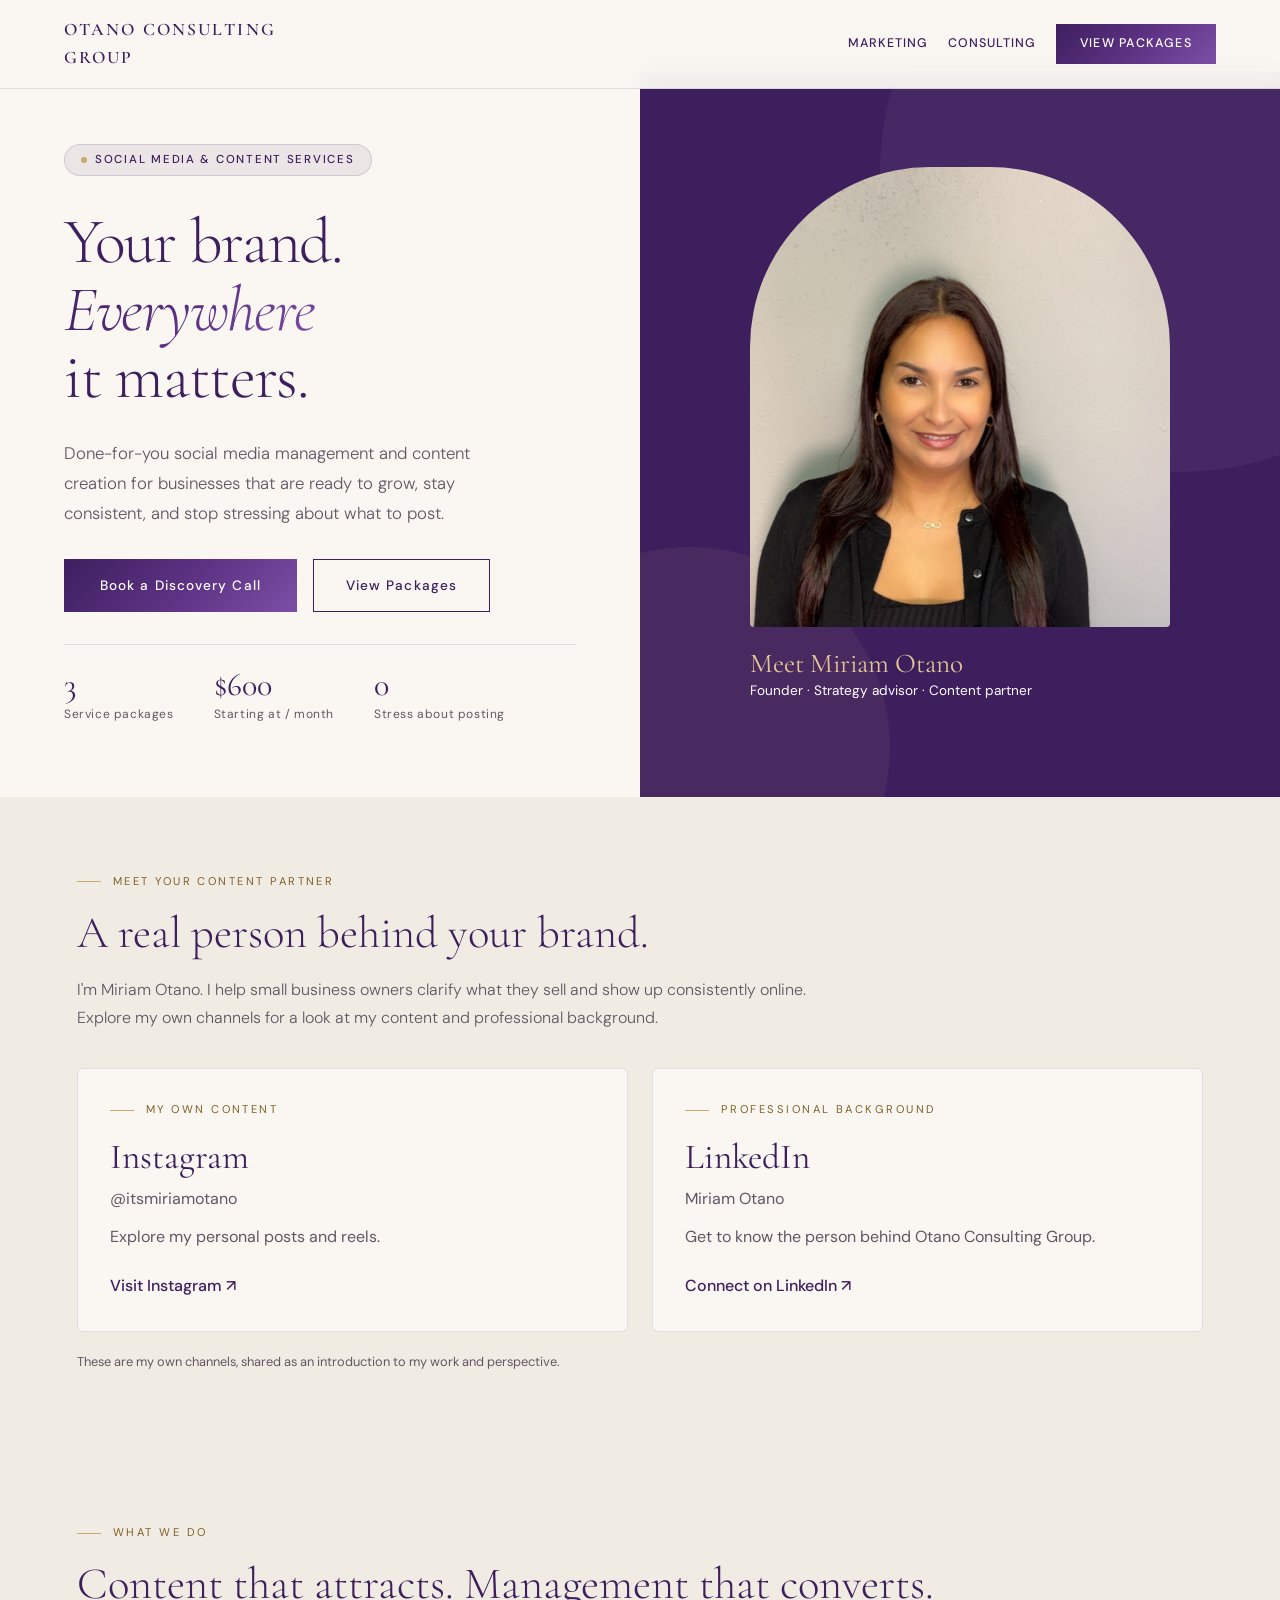
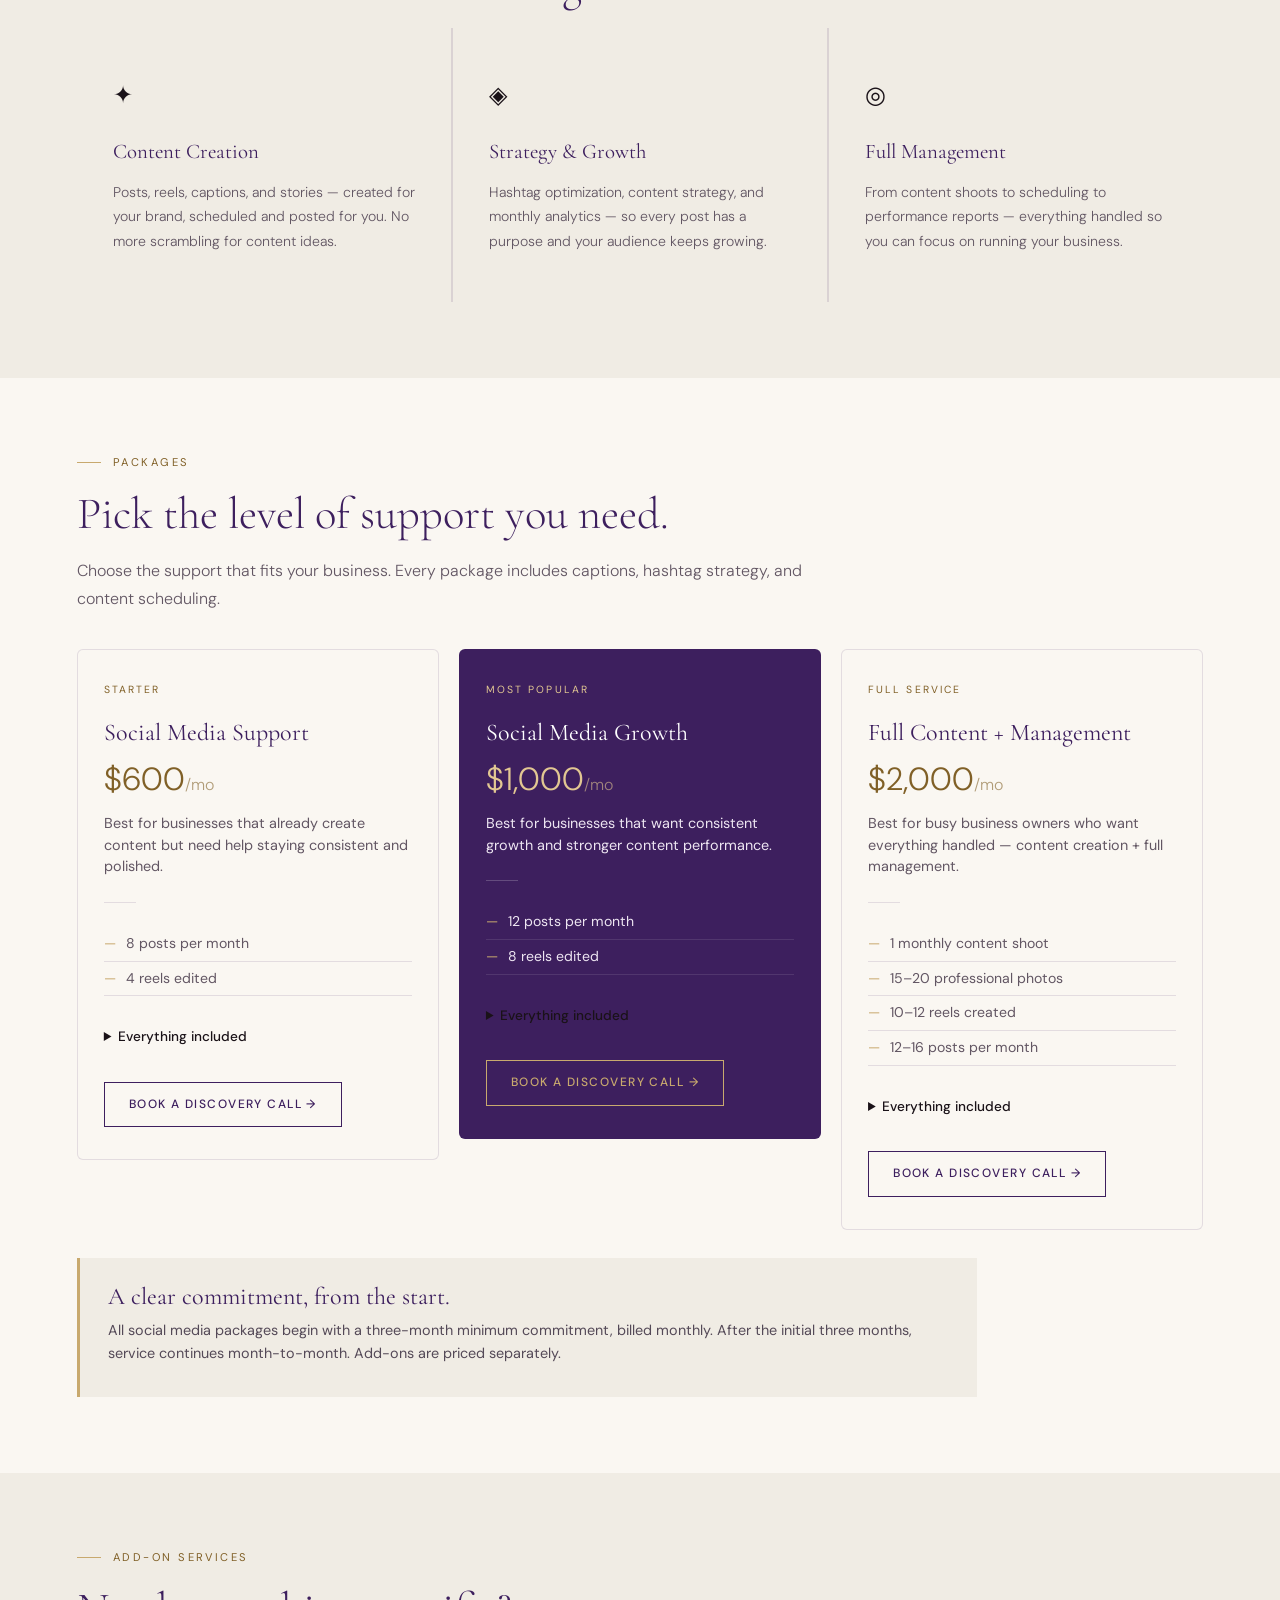
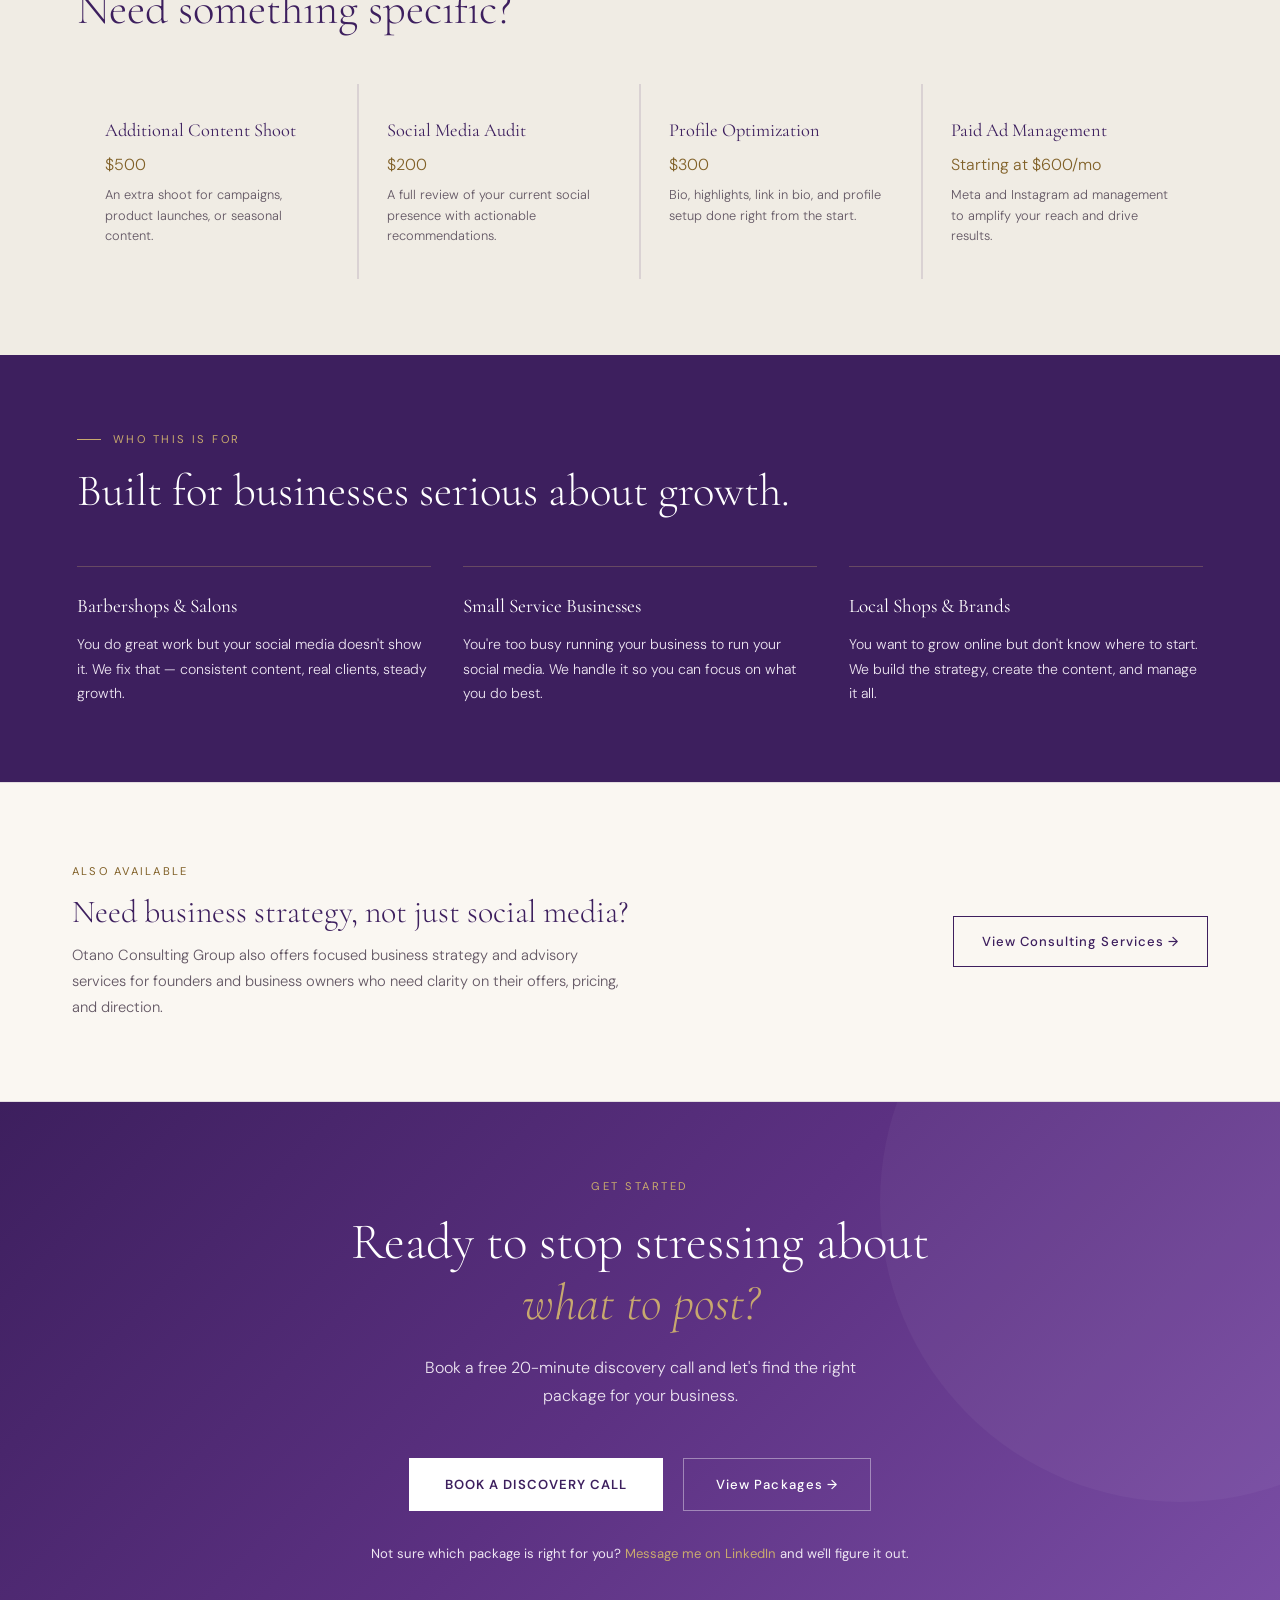
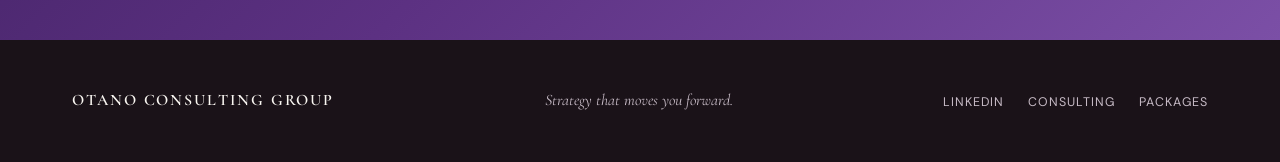
==== index.html @ 42128b5c "Tighten portrait framing to hide wall patch" ====
<!DOCTYPE html>
<html lang="en">
<head>
<meta charset="UTF-8"/>
<meta name="viewport" content="width=device-width, initial-scale=1.0"/>
<title>Otano Consulting Group — Social Media & Content Services</title>
<link href="https://fonts.googleapis.com/css2?family=Cormorant+Garamond:ital,wght@0,300;0,400;0,600;1,300;1,400&family=DM+Sans:wght@300;400;500;600&display=swap" rel="stylesheet"/>
<style>
  :root {
    --ink: #1a1218;
    --purple: #3d1f5e;
    --purple-mid: #5c3182;
    --purple-light: #7b4fa6;
    --gold: #c8a96e;
    --gold-light: #d4b87a;
    --cream: #faf7f2;
    --warm-gray: #f0ece4;
    --text-muted: #7a6e78;
    --border: rgba(61,31,94,0.12);
    --gradient: linear-gradient(135deg, #3d1f5e 0%, #5c3182 50%, #7b4fa6 100%);
  }

  *, *::before, *::after { box-sizing: border-box; margin: 0; padding: 0; }
  html { scroll-behavior: smooth; }
  body {
    font-family: 'DM Sans', sans-serif;
    background: var(--cream);
    color: var(--ink);
    font-size: 16px;
    line-height: 1.6;
    overflow-x: hidden;
  }

  /* ── NAV ── */
  nav {
    position: fixed; top: 0; left: 0; right: 0; z-index: 100;
    padding: 18px 48px;
    display: flex; align-items: center; justify-content: space-between;
    background: rgba(250,247,242,0.95);
    backdrop-filter: blur(12px);
    border-bottom: 1px solid var(--border);
  }
  .nav-logo {
    font-family: 'Cormorant Garamond', serif;
    font-size: 1.1rem;
    font-weight: 600;
    letter-spacing: 0.12em;
    text-transform: uppercase;
    color: var(--purple);
    text-decoration: none;
  }
  .nav-links { display: flex; gap: 16px; align-items: center; }
  .nav-link {
    font-size: 0.78rem;
    font-weight: 500;
    letter-spacing: 0.1em;
    text-transform: uppercase;
    color: var(--purple);
    text-decoration: none;
    opacity: 0.6;
    transition: opacity 0.2s;
  }
  .nav-link:hover { opacity: 1; }
  .nav-link.active { opacity: 1; border-bottom: 1px solid var(--gold); padding-bottom: 2px; }
  .nav-cta {
    font-size: 0.78rem;
    font-weight: 500;
    letter-spacing: 0.1em;
    text-transform: uppercase;
    color: white;
    text-decoration: none;
    background: var(--gradient);
    padding: 10px 24px;
    transition: all 0.25s;
  }
  .nav-cta:hover { opacity: 0.9; }

  /* ── HERO ── */
  .hero {
    min-height: 100vh;
    display: grid;
    grid-template-columns: 1fr 1fr;
    padding-top: 72px;
    overflow: hidden;
  }
  .hero-left {
    display: flex;
    flex-direction: column;
    justify-content: center;
    padding: 80px 56px 80px 72px;
    position: relative;
  }
  .hero-badge {
    display: inline-flex;
    align-items: center;
    gap: 8px;
    background: rgba(61,31,94,0.08);
    border: 1px solid rgba(61,31,94,0.15);
    padding: 6px 16px;
    border-radius: 100px;
    font-size: 0.72rem;
    font-weight: 500;
    letter-spacing: 0.15em;
    text-transform: uppercase;
    color: var(--purple);
    margin-bottom: 32px;
    width: fit-content;
  }
  .hero-badge::before {
    content: '';
    width: 6px; height: 6px;
    border-radius: 50%;
    background: var(--gold);
    animation: pulse 2s infinite;
  }
  @keyframes pulse {
    0%, 100% { opacity: 1; transform: scale(1); }
    50% { opacity: 0.5; transform: scale(0.8); }
  }
  .hero h1 {
    font-family: 'Cormorant Garamond', serif;
    font-size: clamp(3rem, 5vw, 5rem);
    font-weight: 300;
    line-height: 1.05;
    color: var(--purple);
    margin-bottom: 28px;
    letter-spacing: -0.02em;
  }
  .hero h1 em {
    font-style: italic;
    background: var(--gradient);
    -webkit-background-clip: text;
    -webkit-text-fill-color: transparent;
    background-clip: text;
  }
  .hero-sub {
    font-size: 1.05rem;
    font-weight: 300;
    color: var(--text-muted);
    line-height: 1.8;
    max-width: 420px;
    margin-bottom: 48px;
  }
  .hero-actions { display: flex; gap: 16px; flex-wrap: wrap; align-items: center; }
  .btn-gradient {
    display: inline-block;
    background: var(--gradient);
    color: white;
    padding: 16px 36px;
    font-size: 0.85rem;
    font-weight: 500;
    letter-spacing: 0.08em;
    text-decoration: none;
    transition: all 0.3s;
    position: relative;
    overflow: hidden;
  }
  .btn-gradient::after {
    content: '';
    position: absolute;
    inset: 0;
    background: rgba(255,255,255,0.1);
    opacity: 0;
    transition: opacity 0.2s;
  }
  .btn-gradient:hover::after { opacity: 1; }
  .btn-outline {
    display: inline-block;
    color: var(--purple);
    font-size: 0.85rem;
    font-weight: 500;
    letter-spacing: 0.08em;
    text-decoration: none;
    border: 1px solid var(--purple);
    padding: 15px 32px;
    transition: all 0.25s;
  }
  .btn-outline:hover { background: var(--purple); color: white; }
  .hero-stats {
    display: flex;
    gap: 40px;
    margin-top: 56px;
    padding-top: 40px;
    border-top: 1px solid var(--border);
  }
  .stat-number {
    font-family: 'Cormorant Garamond', serif;
    font-size: 2rem;
    font-weight: 400;
    color: var(--purple);
    line-height: 1;
    margin-bottom: 4px;
  }
  .stat-label {
    font-size: 0.75rem;
    font-weight: 400;
    color: var(--text-muted);
    letter-spacing: 0.05em;
  }

  .hero-right {
    background: var(--gradient);
    display: flex;
    align-items: center;
    justify-content: center;
    padding: 80px 56px;
    position: relative;
    overflow: hidden;
  }
  .hero-right::before {
    content: '';
    position: absolute;
    top: -200px; right: -200px;
    width: 600px; height: 600px;
    border-radius: 50%;
    background: rgba(255,255,255,0.04);
    pointer-events: none;
  }
  .hero-right::after {
    content: '';
    position: absolute;
    bottom: -150px; left: -150px;
    width: 400px; height: 400px;
    border-radius: 50%;
    background: rgba(200,169,110,0.08);
    pointer-events: none;
  }
  .hero-cards {
    display: flex;
    flex-direction: column;
    gap: 16px;
    width: 100%;
    max-width: 340px;
    position: relative;
    z-index: 2;
  }
  .hero-card {
    background: rgba(255,255,255,0.08);
    border: 1px solid rgba(255,255,255,0.15);
    backdrop-filter: blur(10px);
    padding: 24px 28px;
    transition: all 0.3s;
  }
  .hero-card:hover { background: rgba(255,255,255,0.12); transform: translateX(4px); }
  .hero-card-label {
    font-size: 0.65rem;
    letter-spacing: 0.2em;
    text-transform: uppercase;
    color: var(--gold);
    margin-bottom: 8px;
  }
  .hero-card-title {
    font-family: 'Cormorant Garamond', serif;
    font-size: 1.2rem;
    font-weight: 400;
    color: white;
    margin-bottom: 4px;
  }
  .hero-card-price {
    font-size: 0.88rem;
    color: rgba(255,255,255,0.6);
    font-weight: 300;
  }
  .hero-card-price span { color: var(--gold); font-weight: 500; }

  /* ── SECTION BASE ── */
  section { padding: 100px 72px; }
  .section-label {
    font-size: 0.7rem;
    letter-spacing: 0.22em;
    text-transform: uppercase;
    color: var(--gold);
    margin-bottom: 16px;
    display: flex;
    align-items: center;
    gap: 12px;
  }
  .section-label::before { content: ''; display: block; width: 24px; height: 1px; background: var(--gold); }
  .section-title {
    font-family: 'Cormorant Garamond', serif;
    font-size: clamp(2rem, 3.5vw, 3rem);
    font-weight: 300;
    line-height: 1.2;
    color: var(--purple);
    margin-bottom: 16px;
  }
  .section-sub {
    font-size: 1rem;
    font-weight: 300;
    color: var(--text-muted);
    max-width: 560px;
    line-height: 1.75;
    margin-bottom: 64px;
  }

  /* ── WHAT WE DO ── */
  .what { background: var(--warm-gray); }
  .what-grid {
    display: grid;
    grid-template-columns: repeat(3, 1fr);
    gap: 2px;
    background: var(--border);
    margin-top: 0;
  }
  .what-card {
    background: var(--warm-gray);
    padding: 48px 36px;
    transition: background 0.3s;
  }
  .what-card:hover { background: white; }
  .what-icon {
    font-size: 1.5rem;
    margin-bottom: 20px;
  }
  .what-title {
    font-family: 'Cormorant Garamond', serif;
    font-size: 1.3rem;
    font-weight: 400;
    color: var(--purple);
    margin-bottom: 12px;
  }
  .what-desc {
    font-size: 0.88rem;
    font-weight: 300;
    color: var(--text-muted);
    line-height: 1.75;
  }

  /* ── PACKAGES ── */
  .packages { background: var(--cream); }
  .packages-grid {
    display: grid;
    grid-template-columns: repeat(3, 1fr);
    gap: 2px;
    background: var(--border);
  }
  .package-card {
    background: var(--cream);
    padding: 48px 36px;
    transition: all 0.3s;
    position: relative;
  }
  .package-card:hover { background: white; transform: translateY(-4px); box-shadow: 0 20px 60px rgba(61,31,94,0.1); z-index: 2; }
  .package-card.featured { background: var(--gradient); }
  .package-card.featured:hover { opacity: 0.95; }
  .package-tag {
    font-size: 0.65rem;
    letter-spacing: 0.2em;
    text-transform: uppercase;
    color: var(--gold);
    margin-bottom: 20px;
    display: block;
  }
  .package-name {
    font-family: 'Cormorant Garamond', serif;
    font-size: 1.5rem;
    font-weight: 400;
    color: var(--purple);
    margin-bottom: 6px;
    line-height: 1.2;
  }
  .package-card.featured .package-name { color: white; }
  .package-price {
    font-size: 2rem;
    font-weight: 300;
    color: var(--gold);
    margin-bottom: 8px;
  }
  .package-ideal {
    font-size: 0.78rem;
    color: var(--text-muted);
    font-style: italic;
    margin-bottom: 24px;
    line-height: 1.5;
  }
  .package-card.featured .package-ideal { color: rgba(255,255,255,0.55); }
  .package-divider { width: 32px; height: 1px; background: var(--border); margin-bottom: 24px; }
  .package-card.featured .package-divider { background: rgba(255,255,255,0.2); }
  .package-includes { list-style: none; margin-bottom: 36px; }
  .package-includes li {
    font-size: 0.82rem;
    color: var(--text-muted);
    padding: 7px 0;
    border-bottom: 1px solid var(--border);
    display: flex;
    gap: 10px;
    align-items: flex-start;
    line-height: 1.4;
  }
  .package-card.featured .package-includes li { color: rgba(255,255,255,0.65); border-color: rgba(255,255,255,0.1); }
  .package-includes li::before { content: '—'; color: var(--gold); flex-shrink: 0; }
  .package-btn {
    display: inline-block;
    font-size: 0.75rem;
    font-weight: 500;
    letter-spacing: 0.12em;
    text-transform: uppercase;
    text-decoration: none;
    padding: 12px 24px;
    border: 1px solid var(--purple);
    color: var(--purple);
    transition: all 0.25s;
  }
  .package-btn:hover { background: var(--purple); color: white; }
  .package-card.featured .package-btn { border-color: var(--gold); color: var(--gold); }
  .package-card.featured .package-btn:hover { background: var(--gold); color: var(--purple); }

  /* ── ADD-ONS ── */
  .addons { background: var(--warm-gray); }
  .addons-grid {
    display: grid;
    grid-template-columns: repeat(4, 1fr);
    gap: 2px;
    background: var(--border);
    margin-top: 48px;
  }
  .addon-card { background: var(--warm-gray); padding: 32px 28px; transition: background 0.2s; }
  .addon-card:hover { background: white; }
  .addon-name { font-family: 'Cormorant Garamond', serif; font-size: 1.15rem; font-weight: 400; color: var(--purple); margin-bottom: 6px; }
  .addon-price { font-size: 1rem; font-weight: 300; color: var(--gold); margin-bottom: 8px; }
  .addon-desc { font-size: 0.8rem; color: var(--text-muted); font-weight: 300; line-height: 1.6; }

  /* ── WHO ── */
  .who { background: var(--purple); padding: 100px 72px; }
  .who .section-label { color: var(--gold); }
  .who .section-label::before { background: var(--gold); }
  .who .section-title { color: white; margin-bottom: 48px; }
  .who-grid { display: grid; grid-template-columns: repeat(3, 1fr); gap: 32px; }
  .who-card { border-top: 1px solid rgba(200,169,110,0.3); padding-top: 24px; }
  .who-card-title { font-family: 'Cormorant Garamond', serif; font-size: 1.2rem; font-weight: 400; color: white; margin-bottom: 10px; }
  .who-card p { font-size: 0.88rem; font-weight: 300; color: rgba(255,255,255,0.6); line-height: 1.75; }

  /* ── CONSULTING CALLOUT ── */
  .consulting-callout {
    background: var(--cream);
    padding: 80px 72px;
    display: grid;
    grid-template-columns: 1fr auto;
    gap: 48px;
    align-items: center;
    border-top: 1px solid var(--border);
    border-bottom: 1px solid var(--border);
  }
  .callout-label { font-size: 0.7rem; letter-spacing: 0.2em; text-transform: uppercase; color: var(--gold); margin-bottom: 12px; }
  .callout-title { font-family: 'Cormorant Garamond', serif; font-size: 2rem; font-weight: 300; color: var(--purple); margin-bottom: 12px; line-height: 1.2; }
  .callout-desc { font-size: 0.92rem; font-weight: 300; color: var(--text-muted); line-height: 1.75; max-width: 560px; }
  .btn-ghost-dark {
    display: inline-block;
    color: var(--purple);
    font-size: 0.82rem;
    font-weight: 500;
    letter-spacing: 0.08em;
    text-decoration: none;
    border: 1px solid var(--purple);
    padding: 14px 28px;
    white-space: nowrap;
    transition: all 0.25s;
  }
  .btn-ghost-dark:hover { background: var(--purple); color: white; }

  /* ── CTA ── */
  .cta-section { background: var(--gradient); padding: 120px 72px; text-align: center; position: relative; overflow: hidden; }
  .cta-section::before {
    content: '';
    position: absolute;
    top: -200px; right: -200px;
    width: 600px; height: 600px;
    border-radius: 50%;
    background: rgba(255,255,255,0.04);
    pointer-events: none;
  }
  .cta-section .section-label { justify-content: center; color: var(--gold); }
  .cta-section .section-label::before { display: none; }
  .cta-title {
    font-family: 'Cormorant Garamond', serif;
    font-size: clamp(2.2rem, 4vw, 3.8rem);
    font-weight: 300;
    color: white;
    max-width: 680px;
    margin: 0 auto 20px;
    line-height: 1.2;
  }
  .cta-title em { font-style: italic; color: var(--gold); }
  .cta-sub { font-size: 1rem; font-weight: 300; color: rgba(255,255,255,0.65); max-width: 460px; margin: 0 auto 48px; line-height: 1.75; }
  .cta-actions { display: flex; gap: 20px; justify-content: center; flex-wrap: wrap; }
  .btn-white {
    display: inline-block;
    background: white;
    color: var(--purple);
    padding: 16px 36px;
    font-size: 0.82rem;
    font-weight: 600;
    letter-spacing: 0.08em;
    text-transform: uppercase;
    text-decoration: none;
    transition: all 0.3s;
  }
  .btn-white:hover { background: var(--gold); color: white; }
  .btn-outline-white {
    display: inline-block;
    color: white;
    font-size: 0.82rem;
    font-weight: 500;
    letter-spacing: 0.08em;
    text-decoration: none;
    border: 1px solid rgba(255,255,255,0.4);
    padding: 15px 32px;
    transition: all 0.25s;
  }
  .btn-outline-white:hover { border-color: white; background: rgba(255,255,255,0.1); }
  .cta-note { margin-top: 32px; font-size: 0.82rem; color: rgba(255,255,255,0.5); }
  .cta-note a { color: var(--gold); text-decoration: none; }

  /* ── FOOTER ── */
  footer { background: var(--ink); padding: 48px 72px; display: flex; align-items: center; justify-content: space-between; }
  .footer-logo { font-family: 'Cormorant Garamond', serif; font-size: 1rem; font-weight: 600; letter-spacing: 0.12em; text-transform: uppercase; color: var(--cream); opacity: 0.6; }
  .footer-tagline { font-family: 'Cormorant Garamond', serif; font-size: 1rem; font-style: italic; color: rgba(250,247,242,0.35); }
  .footer-links { display: flex; gap: 24px; list-style: none; }
  .footer-links a { font-size: 0.78rem; color: rgba(250,247,242,0.4); text-decoration: none; letter-spacing: 0.08em; text-transform: uppercase; transition: color 0.2s; }
  .footer-links a:hover { color: var(--gold); }

  /* ── ANIMATIONS ── */
  .fade-up { opacity: 0; transform: translateY(28px); transition: opacity 0.7s ease, transform 0.7s ease; }
  .fade-up.visible { opacity: 1; transform: translateY(0); }

  /* ── RESPONSIVE ── */
  @media (max-width: 900px) {
    nav { padding: 16px 24px; }
    .hero { grid-template-columns: 1fr; min-height: auto; }
    .hero-left { padding: 100px 24px 60px; }
    .hero-right { display: none; }
    section, .who, .consulting-callout, .cta-section { padding: 72px 24px; }
    .what-grid, .packages-grid, .who-grid { grid-template-columns: 1fr; }
    .addons-grid { grid-template-columns: 1fr 1fr; }
    .consulting-callout { grid-template-columns: 1fr; }
    .hero-stats { gap: 24px; }
    footer { flex-direction: column; gap: 20px; text-align: center; padding: 40px 24px; }
    .footer-links { justify-content: center; }
  }

/* Shared visual refresh */
:root { --text-muted:#625663; }
html { scroll-padding-top:100px; }
section { padding:76px 6%; }
nav { padding:16px 5%; }
.nav-logo { max-width:260px; }
.nav-links { display:flex; gap:20px; align-items:center; }
.nav-link { color:var(--purple); opacity:1; text-decoration:none; font-size:.78rem; letter-spacing:.08em; text-transform:uppercase; }
.menu-toggle { display:none; }
a:focus-visible, summary:focus-visible, button:focus-visible { outline:3px solid #9b732f; outline-offset:5px; }
.hero { min-height:680px; }
.hero-left { padding:72px 10%; }
.hero-sub { color:#625663; margin-bottom:30px; }
.hero-right.portrait-panel { display:flex; padding:36px; background:var(--purple); }
.portrait { margin:0; width:100%; max-width:420px; position:relative; z-index:2; }
.portrait img { display:block; width:100%; height:460px; object-fit:cover; object-position:50% 40%; border-radius:180px 180px 4px 4px; }
.portrait figcaption { color:#fff; padding-top:20px; font-size:.85rem; }
.portrait figcaption strong { display:block; color:#e2c792; font:1.7rem 'Cormorant Garamond',Georgia,serif; }
.section-label,.callout-label,.package-tag,.offer-tag { color:#806027; }
.section-sub { max-width:740px; margin-bottom:36px; }
.packages-grid,.offers-grid { gap:20px; background:transparent; margin-top:32px; align-items:start; }
.package-card,.offer-card { border:1px solid var(--border); padding:32px 26px; border-radius:6px; }
.package-card.featured,.offer-card.featured { background:var(--purple); }
.package-price,.offer-price,.addon-price { color:#806027; }
.featured .package-price,.featured .offer-price,.featured .package-tag,.featured .offer-tag { color:#e2c792; }
.package-card.featured .package-ideal,.package-card.featured .package-includes li,.offer-card.featured .offer-desc,.offer-card.featured .offer-includes li { color:#eee6f2; }
.package-ideal,.offer-desc { font-style:normal; font-size:.9rem; }
.package-includes,.offer-includes { margin-bottom:20px; }
.package-includes li,.offer-includes li { font-size:.88rem; }
.service-details { margin:0 0 24px; }
.service-details summary { cursor:pointer; padding:10px 0; font-size:.85rem; font-weight:500; }
.service-details ul { margin-top:12px; }
.terms-panel { margin-top:28px; padding:24px 28px; background:var(--warm-gray); border-left:3px solid var(--gold); max-width:900px; color:#544957; }
.terms-panel h3 { font:1.5rem 'Cormorant Garamond',Georgia,serif; color:var(--purple); margin-bottom:8px; }
.terms-panel p { font-size:.9rem; margin:8px 0; }
.who,.cta-section { padding:76px 6%; }
.who-card p,.cta-section .cta-sub,.cta-section .cta-note { color:#eee6f2; }
.consulting-page .cta-section .cta-sub,.consulting-page .cta-section .cta-note { color:#625663; }
.about-left,.about-right { padding:64px 10%; }
.about-left p { color:#eee6f2; }
.footer-logo { opacity:1; }
.footer-links a,.footer-tagline { color:#c6bac5; }
.hero-stats { margin-top:32px; padding-top:24px; }
.fade-up { opacity:1; transform:none; }
@media(max-width:900px) {
 .hero { min-height:auto; }
 .hero-left { padding:64px 24px 36px; }
 .hero-right.portrait-panel { padding:28px 24px; }
 .portrait { max-width:340px; }
 .portrait img { height:360px; }
 section,.who,.cta-section { padding:52px 24px; }
 .package-card,.offer-card { padding:28px 24px; }
 .offers-grid { gap:20px; }
 .about-left,.about-right { padding:48px 24px; }
 nav { padding:14px 20px; }
 .nav-logo { font-size:.85rem; max-width:205px; }
 .menu-toggle { display:block; border:1px solid var(--purple); background:transparent; color:var(--purple); padding:9px 12px; font:inherit; font-size:.8rem; cursor:pointer; }
 .nav-links { display:none; position:absolute; top:100%; left:0; right:0; background:var(--cream); border-bottom:1px solid var(--border); padding:20px 24px; align-items:stretch; flex-direction:column; gap:20px; }
 .nav-links.is-open { display:flex; }
 .nav-links a { padding:8px; }
 .nav-links .nav-cta { padding:12px; text-align:center; }
 .hero-actions { gap:16px; flex-wrap:wrap; }
 .addons-grid { grid-template-columns:1fr; }
 .package-btn,.offer-btn { font-size:.72rem; letter-spacing:.06em; }
}
@media(prefers-reduced-motion:reduce) { html { scroll-behavior:auto; } *,*::before,*::after { animation:none!important; transition:none!important; } }

.social-proof { background:#f0ece4; }.social-grid { display:grid;grid-template-columns:1fr 1fr;gap:24px; }.social-card { display:block; padding:32px; background:#faf7f2; border:1px solid var(--border); text-decoration:none; color:var(--purple); border-radius:6px; }.social-card h3 { font:2.2rem 'Cormorant Garamond',Georgia,serif; margin-bottom:8px; }.social-card p { color:#625663; margin-bottom:12px; }.social-arrow { display:block; margin-top:24px; font-weight:500; }.social-note { font-size:.8rem; color:#625663; margin-top:20px; }@media(max-width:600px){.social-grid{grid-template-columns:1fr;}}
.consulting-page .hero h1 em { color:#806027; }
.portrait-crop { overflow:hidden; border-radius:180px 180px 4px 4px; }
.portrait-crop img { border-radius:0; transform:scale(1.18); transform-origin:50% 28%; object-position:50% 32%; }
</style>
<!-- Google tag (gtag.js) -->
<script async src="https://www.googletagmanager.com/gtag/js?id=G-FG1D96ST3H"></script>
<script>
  window.dataLayer = window.dataLayer || [];
  function gtag(){dataLayer.push(arguments);}
  gtag('js', new Date());
  gtag('config', 'G-FG1D96ST3H');
</script>
</head>
<body class="marketing-page">

<!-- NAV -->
<nav aria-label="Main navigation">
<a href="index.html" class="nav-logo">Otano Consulting Group</a>
<button class="menu-toggle" type="button" aria-expanded="false" aria-controls="site-menu">Menu</button>
<div class="nav-links" id="site-menu">
<a href="index.html" class="nav-link" aria-current="page">Marketing</a>
<a href="consulting.html" class="nav-link">Consulting</a>
<a href="#packages" class="nav-cta">View Packages</a>
</div></nav>

<!-- HERO -->
<div class="hero">
  <div class="hero-left">
    <div class="hero-badge">Social Media & Content Services</div>
    <h1>Your brand.<br/><em>Everywhere</em><br/>it matters.</h1>
    <p class="hero-sub">Done-for-you social media management and content creation for businesses that are ready to grow, stay consistent, and stop stressing about what to post.</p>
    <div class="hero-actions">
      <a href="https://calendly.com/otanoconsultinggroup/new-meeting-1" target="_blank" class="btn-gradient">Book a Discovery Call</a>
      <a href="#packages" class="btn-outline">View Packages</a>
    </div>
    <div class="hero-stats">
      <div>
        <div class="stat-number">3</div>
        <div class="stat-label">Service packages</div>
      </div>
      <div>
        <div class="stat-number">$600</div>
        <div class="stat-label">Starting at / month</div>
      </div>
      <div>
        <div class="stat-number">0</div>
        <div class="stat-label">Stress about posting</div>
      </div>
    </div>
  </div>
  <div class="hero-right portrait-panel">
<figure class="portrait"><div class="portrait-crop"><img src="miriam-otano.jpg" alt="Miriam Otano, founder of Otano Consulting Group" width="1242" height="2208" fetchpriority="high"/></div><figcaption><strong>Meet Miriam Otano</strong>Founder · Strategy advisor · Content partner</figcaption></figure>
</div>
</div>

<section class="social-proof" id="content"><div class="section-label">Meet your content partner</div><h2 class="section-title">A real person behind your brand.</h2><p class="section-sub">I'm Miriam Otano. I help small business owners clarify what they sell and show up consistently online. Explore my own channels for a look at my content and professional background.</p><div class="social-grid"><a class="social-card" href="https://www.instagram.com/itsmiriamotano/" target="_blank" rel="noopener noreferrer"><span class="section-label">My own content</span><h3>Instagram</h3><p>@itsmiriamotano</p><p>Explore my personal posts and reels.</p><span class="social-arrow">Visit Instagram ↗</span></a><a class="social-card" href="https://www.linkedin.com/in/miriamotano/" target="_blank" rel="noopener noreferrer"><span class="section-label">Professional background</span><h3>LinkedIn</h3><p>Miriam Otano</p><p>Get to know the person behind Otano Consulting Group.</p><span class="social-arrow">Connect on LinkedIn ↗</span></a></div><p class="social-note">These are my own channels, shared as an introduction to my work and perspective.</p></section>

<!-- WHAT WE DO -->
<section class="what">
  <div class="section-label">What We Do</div>
  <h2 class="section-title">Content that attracts. Management that converts.</h2>
  <div class="what-grid">
    <div class="what-card fade-up">
      <div class="what-icon">✦</div>
      <div class="what-title">Content Creation</div>
      <p class="what-desc">Posts, reels, captions, and stories — created for your brand, scheduled and posted for you. No more scrambling for content ideas.</p>
    </div>
    <div class="what-card fade-up">
      <div class="what-icon">◈</div>
      <div class="what-title">Strategy & Growth</div>
      <p class="what-desc">Hashtag optimization, content strategy, and monthly analytics — so every post has a purpose and your audience keeps growing.</p>
    </div>
    <div class="what-card fade-up">
      <div class="what-icon">◎</div>
      <div class="what-title">Full Management</div>
      <p class="what-desc">From content shoots to scheduling to performance reports — everything handled so you can focus on running your business.</p>
    </div>
  </div>
</section>

<!-- PACKAGES -->
<section class="packages" id="packages">
  <div class="section-label">Packages</div>
  <h2 class="section-title">Pick the level of support you need.</h2>
  <p class="section-sub">Choose the support that fits your business. Every package includes captions, hashtag strategy, and content scheduling.</p>

  <div class="packages-grid">
    <div class="package-card fade-up">
      <span class="package-tag">Starter</span>
      <div class="package-name">Social Media Support</div>
      <div class="package-price">$600<span style="font-size:1rem;opacity:0.6">/mo</span></div>
      <p class="package-ideal">Best for businesses that already create content but need help staying consistent and polished.</p>
      <div class="package-divider"></div>
      <ul class="package-includes"><li>8 posts per month</li><li>4 reels edited</li></ul><details class="service-details"><summary>Everything included</summary><ul class="package-includes"><li>Caption writing</li><li>Hashtag strategy</li><li>Content scheduling</li><li>Monthly content calendar</li></ul></details>
      <a href="https://calendly.com/otanoconsultinggroup/new-meeting-1" target="_blank" class="package-btn">Book a Discovery Call →</a>
    </div>

    <div class="package-card featured fade-up">
      <span class="package-tag">Most Popular</span>
      <div class="package-name">Social Media Growth</div>
      <div class="package-price">$1,000<span style="font-size:1rem;opacity:0.6">/mo</span></div>
      <p class="package-ideal">Best for businesses that want consistent growth and stronger content performance.</p>
      <div class="package-divider"></div>
      <ul class="package-includes"><li>12 posts per month</li><li>8 reels edited</li></ul><details class="service-details"><summary>Everything included</summary><ul class="package-includes"><li>Content strategy</li><li>Caption writing</li><li>Hashtag optimization</li><li>Story guidance</li><li>Monthly analytics report</li><li>Scheduling + posting</li></ul></details>
      <a href="https://calendly.com/otanoconsultinggroup/new-meeting-1" target="_blank" class="package-btn">Book a Discovery Call →</a>
    </div>

    <div class="package-card fade-up">
      <span class="package-tag">Full Service</span>
      <div class="package-name">Full Content + Management</div>
      <div class="package-price">$2,000<span style="font-size:1rem;opacity:0.6">/mo</span></div>
      <p class="package-ideal">Best for busy business owners who want everything handled — content creation + full management.</p>
      <div class="package-divider"></div>
      <ul class="package-includes"><li>1 monthly content shoot</li><li>15–20 professional photos</li><li>10–12 reels created</li><li>12–16 posts per month</li></ul><details class="service-details"><summary>Everything included</summary><ul class="package-includes"><li>Full social media management</li><li>Content strategy</li><li>Caption writing</li><li>Scheduling + posting</li><li>Monthly performance report</li></ul></details>
      <a href="https://calendly.com/otanoconsultinggroup/new-meeting-1" target="_blank" class="package-btn">Book a Discovery Call →</a>
    </div>
  </div>
<div class="terms-panel"><h3>A clear commitment, from the start.</h3><p>All social media packages begin with a three-month minimum commitment, billed monthly. After the initial three months, service continues month-to-month. Add-ons are priced separately.</p></div>
</section>

<!-- ADD-ONS -->
<section class="addons">
  <div class="section-label">Add-On Services</div>
  <h2 class="section-title">Need something specific?</h2>
  <div class="addons-grid">
    <div class="addon-card fade-up">
      <div class="addon-name">Additional Content Shoot</div>
      <div class="addon-price">$500</div>
      <p class="addon-desc">An extra shoot for campaigns, product launches, or seasonal content.</p>
    </div>
    <div class="addon-card fade-up">
      <div class="addon-name">Social Media Audit</div>
      <div class="addon-price">$200</div>
      <p class="addon-desc">A full review of your current social presence with actionable recommendations.</p>
    </div>
    <div class="addon-card fade-up">
      <div class="addon-name">Profile Optimization</div>
      <div class="addon-price">$300</div>
      <p class="addon-desc">Bio, highlights, link in bio, and profile setup done right from the start.</p>
    </div>
    <div class="addon-card fade-up">
      <div class="addon-name">Paid Ad Management</div>
      <div class="addon-price">Starting at $600/mo</div>
      <p class="addon-desc">Meta and Instagram ad management to amplify your reach and drive results.</p>
    </div>
  </div>
</section>

<!-- WHO THIS IS FOR -->
<div class="who">
  <div class="section-label">Who This Is For</div>
  <h2 class="section-title">Built for businesses serious about growth.</h2>
  <div class="who-grid">
    <div class="who-card fade-up">
      <div class="who-card-title">Barbershops & Salons</div>
      <p>You do great work but your social media doesn't show it. We fix that — consistent content, real clients, steady growth.</p>
    </div>
    <div class="who-card fade-up">
      <div class="who-card-title">Small Service Businesses</div>
      <p>You're too busy running your business to run your social media. We handle it so you can focus on what you do best.</p>
    </div>
    <div class="who-card fade-up">
      <div class="who-card-title">Local Shops & Brands</div>
      <p>You want to grow online but don't know where to start. We build the strategy, create the content, and manage it all.</p>
    </div>
  </div>
</div>

<!-- CONSULTING CALLOUT -->
<div class="consulting-callout">
  <div>
    <div class="callout-label">Also Available</div>
    <div class="callout-title">Need business strategy, not just social media?</div>
    <p class="callout-desc">Otano Consulting Group also offers focused business strategy and advisory services for founders and business owners who need clarity on their offers, pricing, and direction.</p>
  </div>
  <a href="consulting.html" class="btn-ghost-dark">View Consulting Services →</a>
</div>

<!-- CTA -->
<section class="cta-section">
  <div class="section-label">Get Started</div>
  <h2 class="cta-title">Ready to stop stressing about <em>what to post?</em></h2>
  <p class="cta-sub">Book a free 20-minute discovery call and let's find the right package for your business.</p>
  <div class="cta-actions">
    <a href="https://calendly.com/otanoconsultinggroup/new-meeting-1" target="_blank" class="btn-white">Book a Discovery Call</a>
    <a href="#packages" class="btn-outline-white">View Packages →</a>
  </div>
  <p class="cta-note">Not sure which package is right for you? <a href="https://www.linkedin.com/in/miriamotano/" target="_blank">Message me on LinkedIn</a> and we'll figure it out.</p>
</section>

<!-- FOOTER -->
<footer>
  <div class="footer-logo">Otano Consulting Group</div>
  <div class="footer-tagline">Strategy that moves you forward.</div>
  <ul class="footer-links">
    <li><a href="https://www.linkedin.com/in/miriamotano/" target="_blank">LinkedIn</a></li>
    <li><a href="consulting.html">Consulting</a></li>
    <li><a href="#packages">Packages</a></li>
  </ul>
</footer>

<script>
  const observer = new IntersectionObserver((entries) => {
    entries.forEach((entry, i) => {
      if (entry.isIntersecting) {
        setTimeout(() => entry.target.classList.add('visible'), i * 120);
      }
    });
  }, { threshold: 0.1 });
  document.querySelectorAll('.fade-up').forEach(el => observer.observe(el));
</script>


<script>
const menuButton = document.querySelector('.menu-toggle');
const menu = document.querySelector('#site-menu');
function closeMenu() { menu.classList.remove('is-open'); menuButton.setAttribute('aria-expanded','false'); }
menuButton.addEventListener('click', () => { const open=menu.classList.toggle('is-open'); menuButton.setAttribute('aria-expanded',String(open)); });
menu.querySelectorAll('a').forEach(link => link.addEventListener('click',closeMenu));
document.addEventListener('keydown', event => { if(event.key==='Escape' && menu.classList.contains('is-open')) { closeMenu(); menuButton.focus(); } });
</script>

</body>
</html>
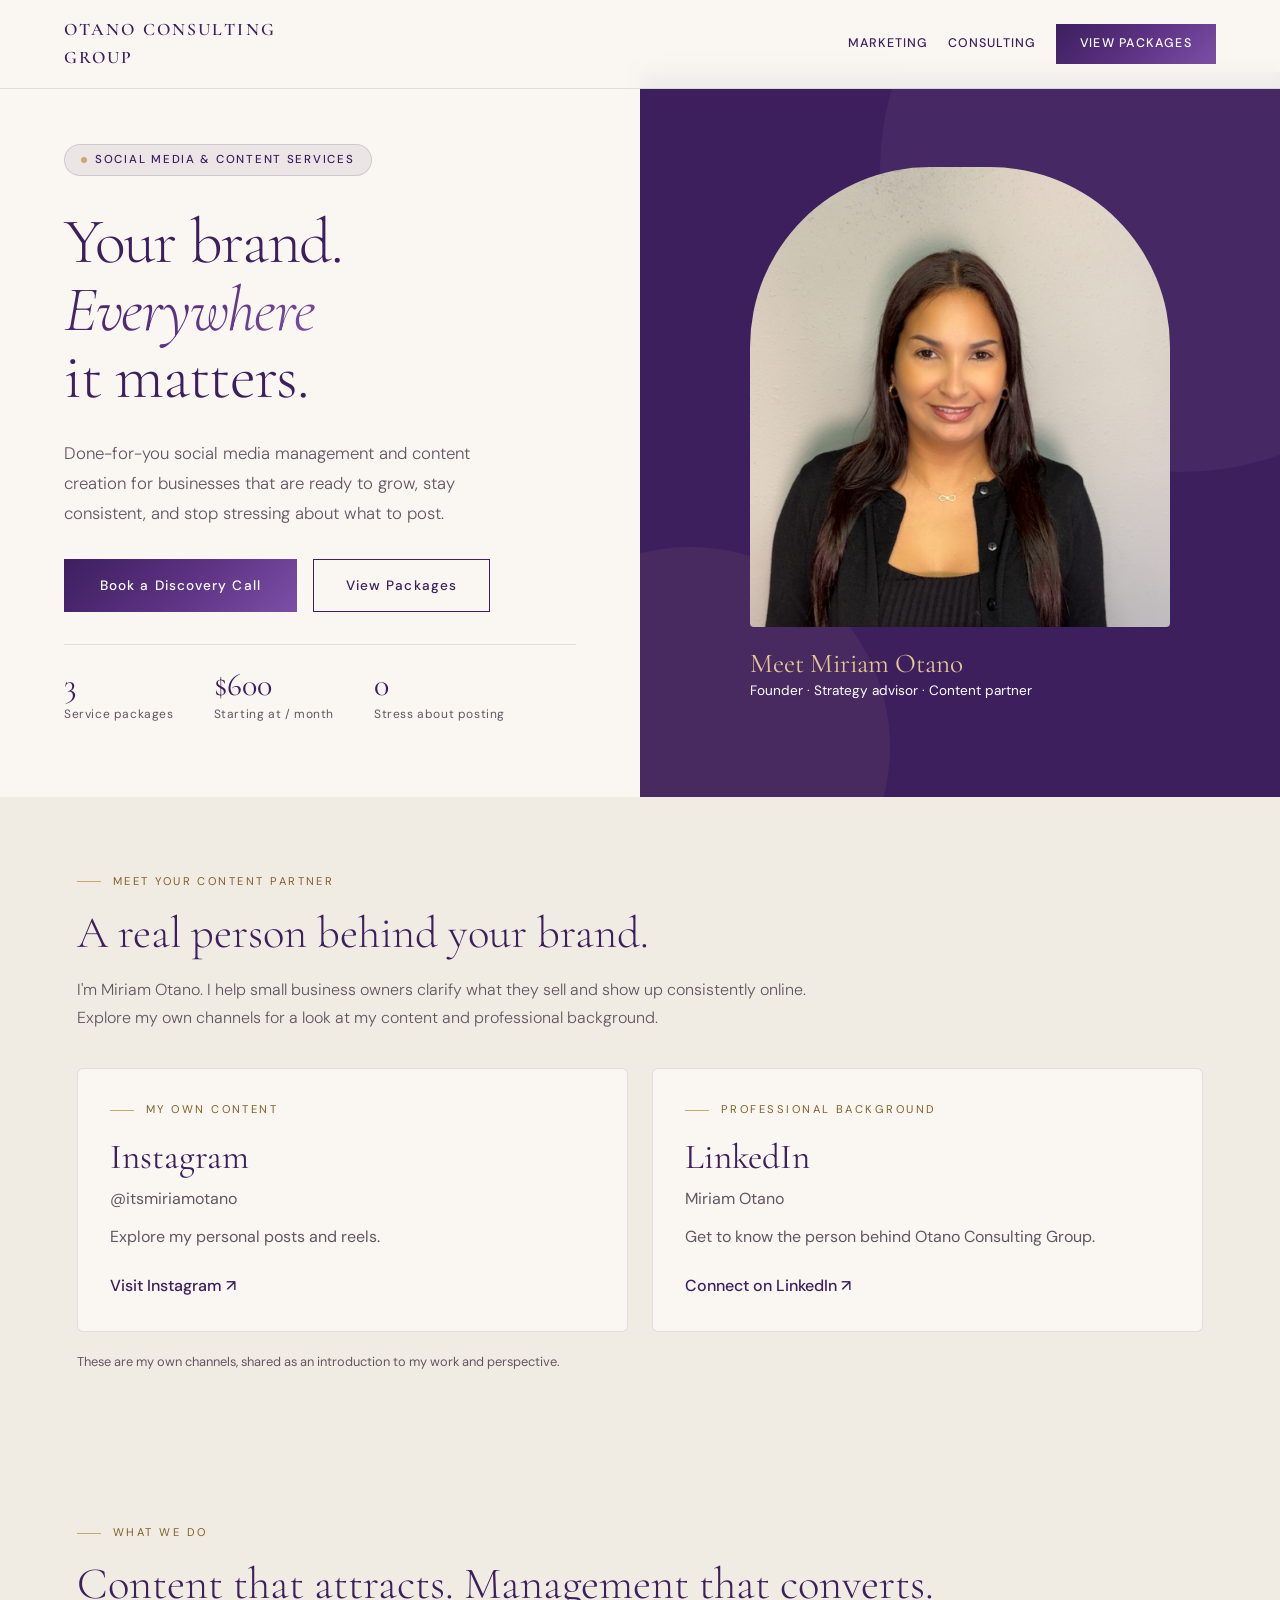
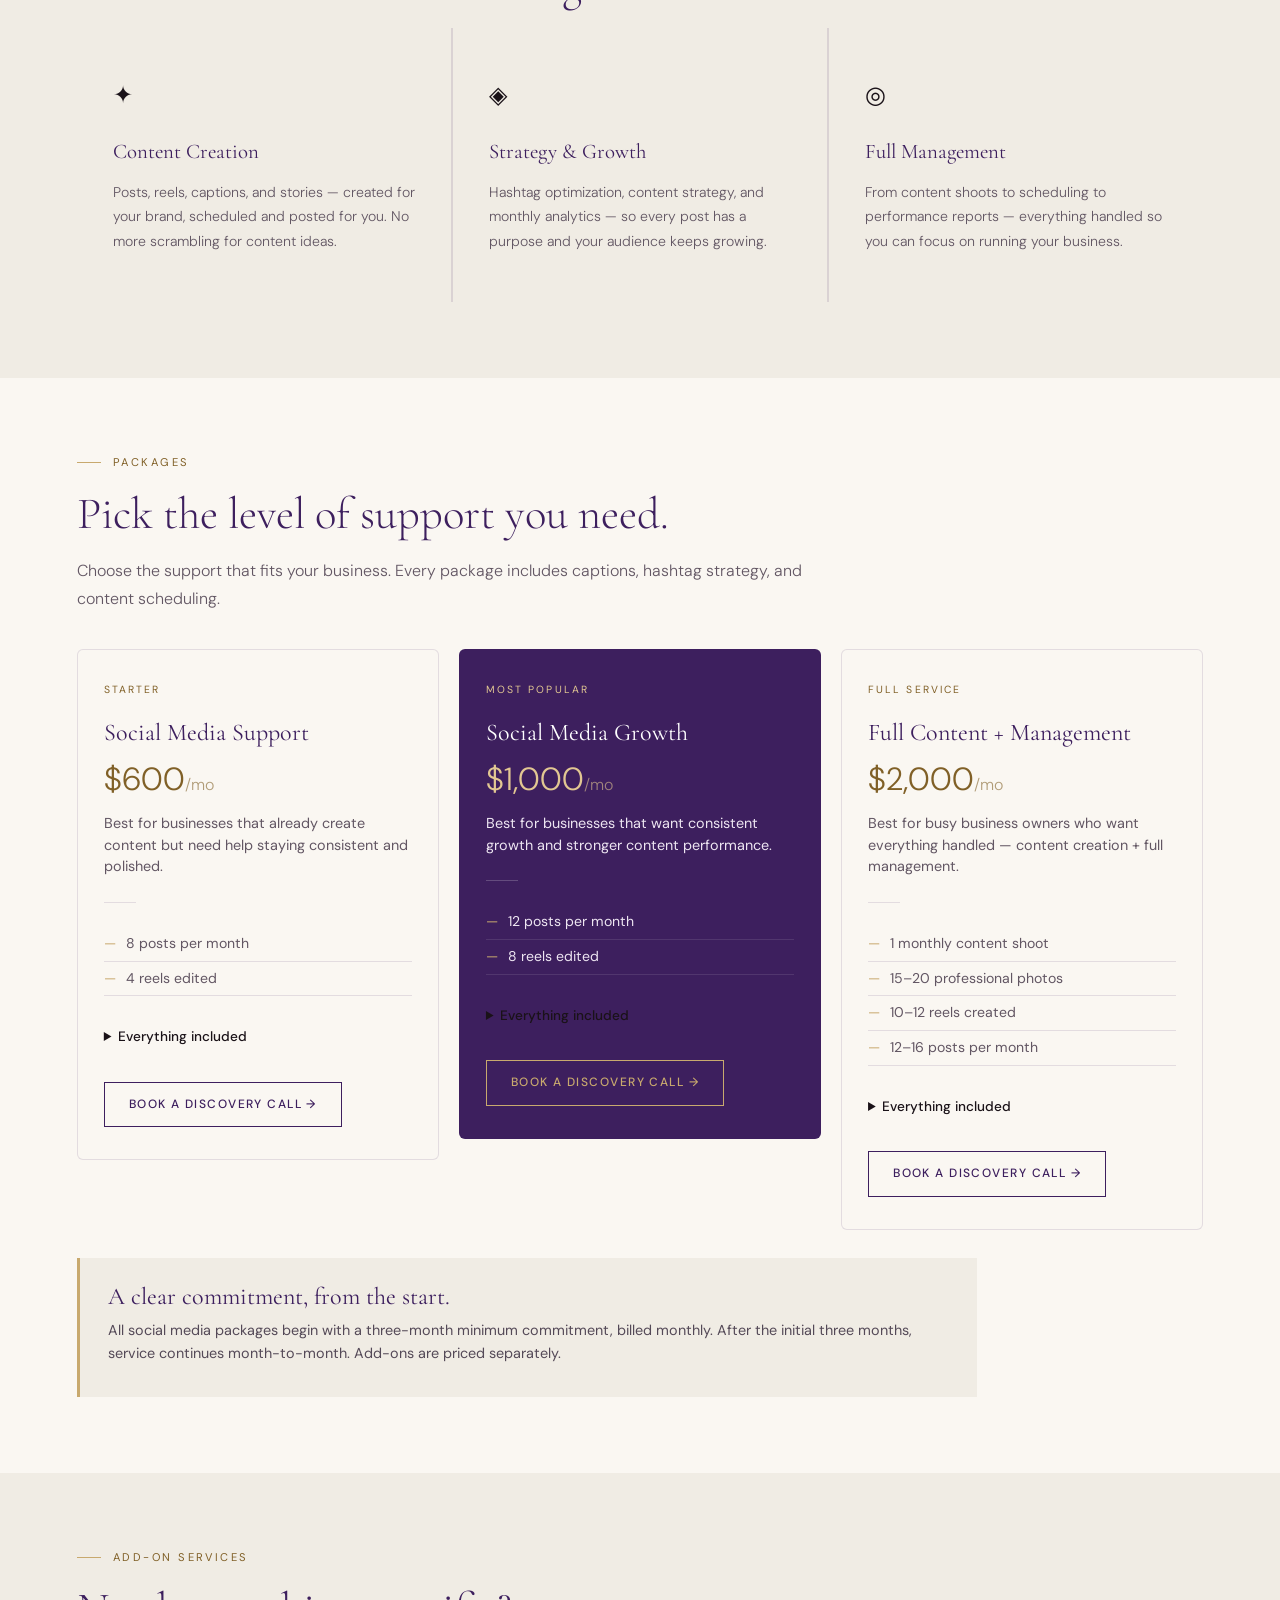
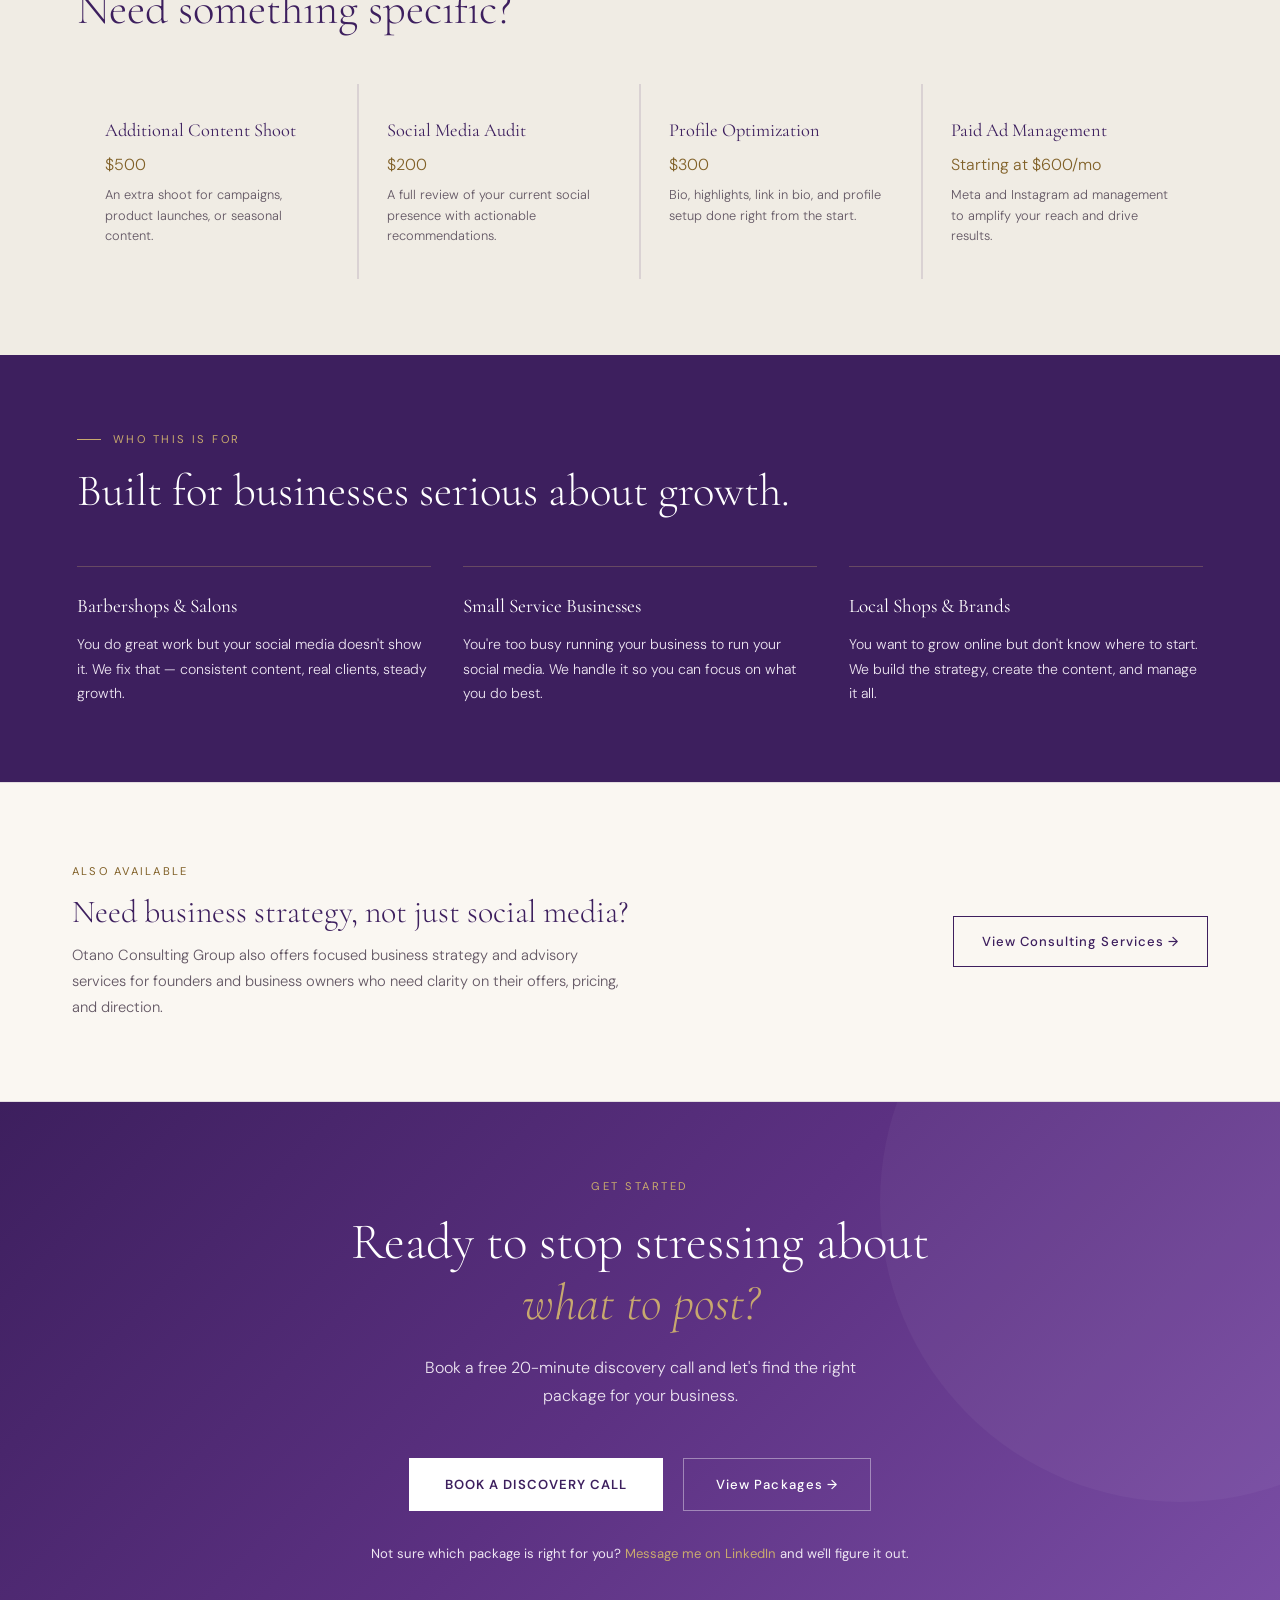
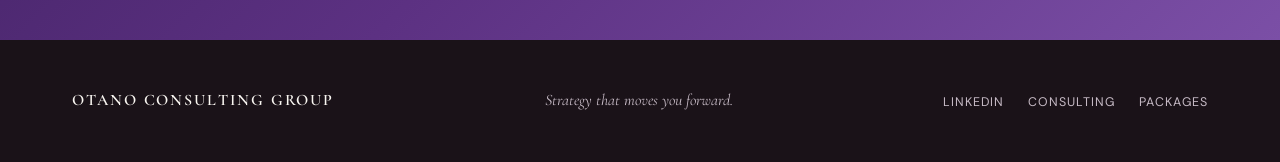
==== commit a04fd10a: "Center portrait within the photo frame" ====
--- a/index.html
+++ b/index.html
@@ -608,7 +608,7 @@
 .social-proof { background:#f0ece4; }.social-grid { display:grid;grid-template-columns:1fr 1fr;gap:24px; }.social-card { display:block; padding:32px; background:#faf7f2; border:1px solid var(--border); text-decoration:none; color:var(--purple); border-radius:6px; }.social-card h3 { font:2.2rem 'Cormorant Garamond',Georgia,serif; margin-bottom:8px; }.social-card p { color:#625663; margin-bottom:12px; }.social-arrow { display:block; margin-top:24px; font-weight:500; }.social-note { font-size:.8rem; color:#625663; margin-top:20px; }@media(max-width:600px){.social-grid{grid-template-columns:1fr;}}
 .consulting-page .hero h1 em { color:#806027; }
 .portrait-crop { overflow:hidden; border-radius:180px 180px 4px 4px; }
-.portrait-crop img { border-radius:0; transform:scale(1.18); transform-origin:50% 28%; object-position:50% 32%; }
+.portrait-crop img { border-radius:0; transform:scale(1.18) translateX(3%); transform-origin:50% 28%; object-position:50% 40%; }
 </style>
 <!-- Google tag (gtag.js) -->
 <script async src="https://www.googletagmanager.com/gtag/js?id=G-FG1D96ST3H"></script>
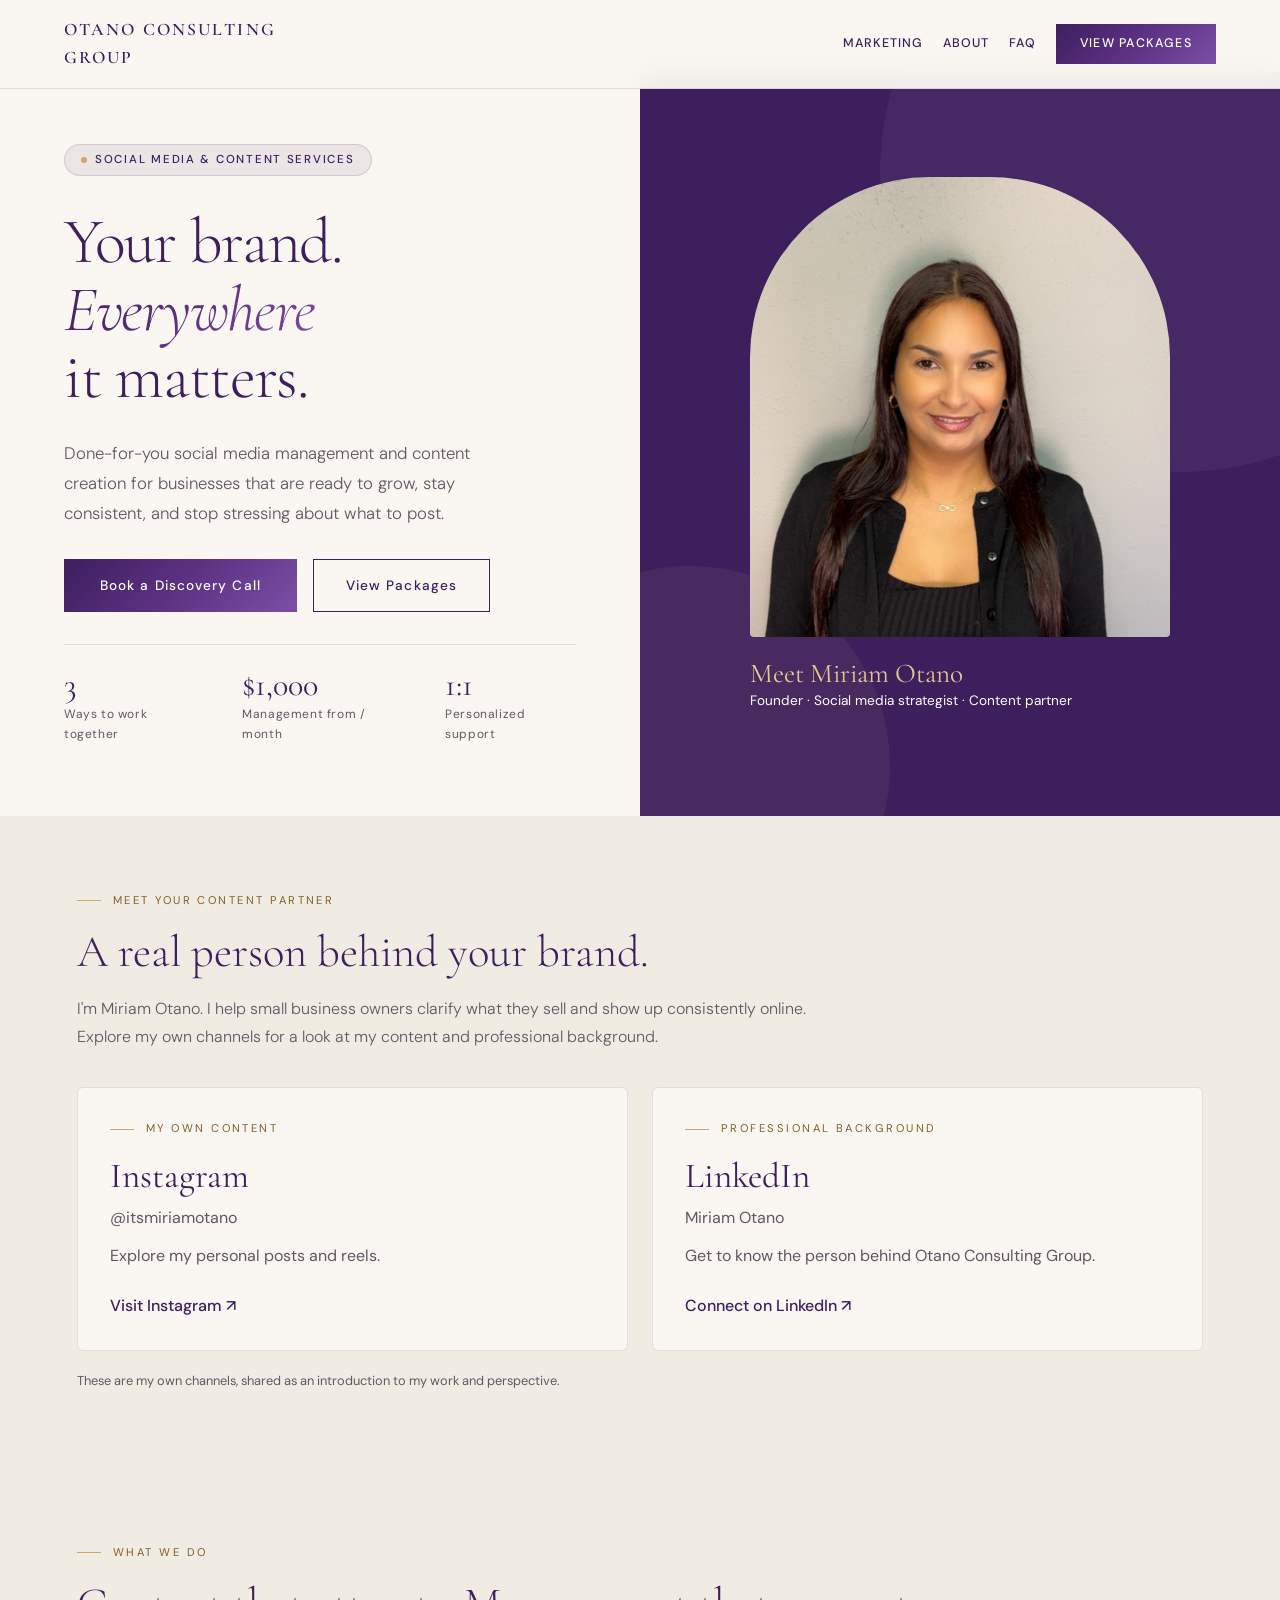
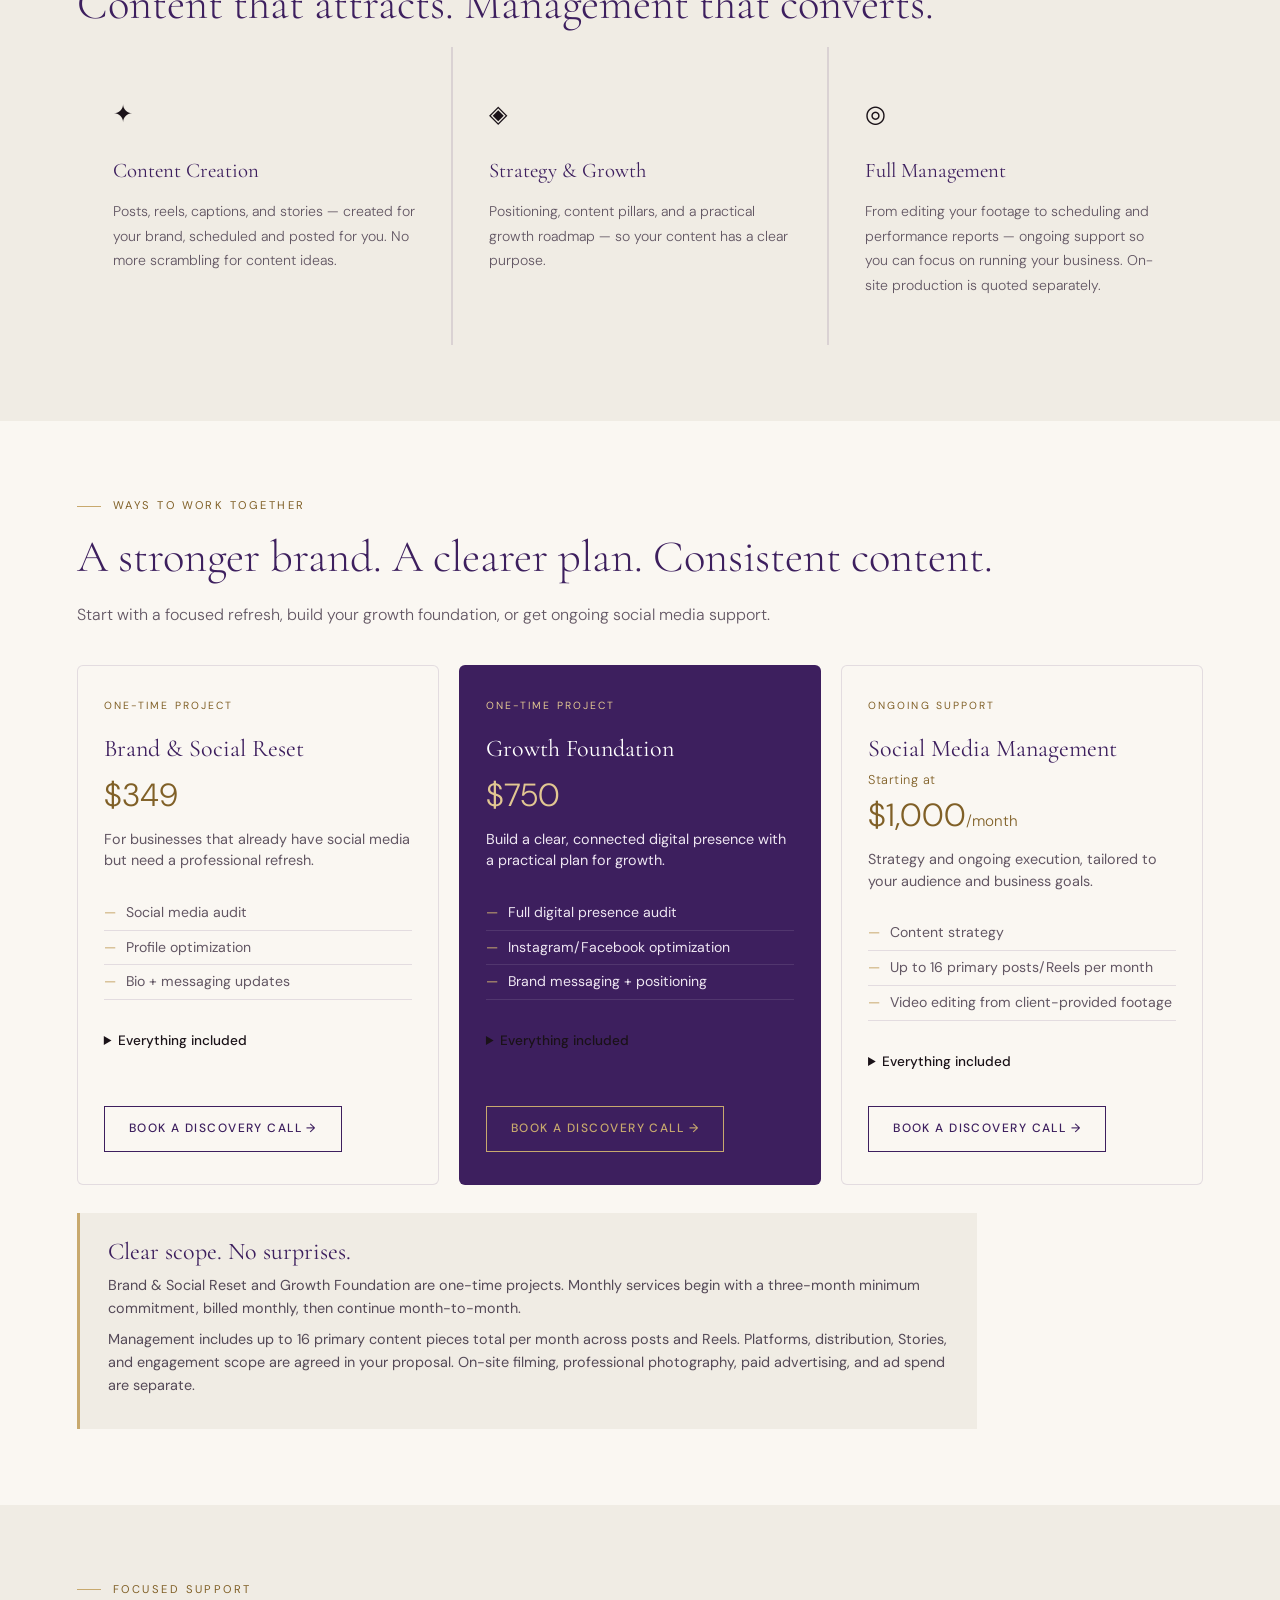
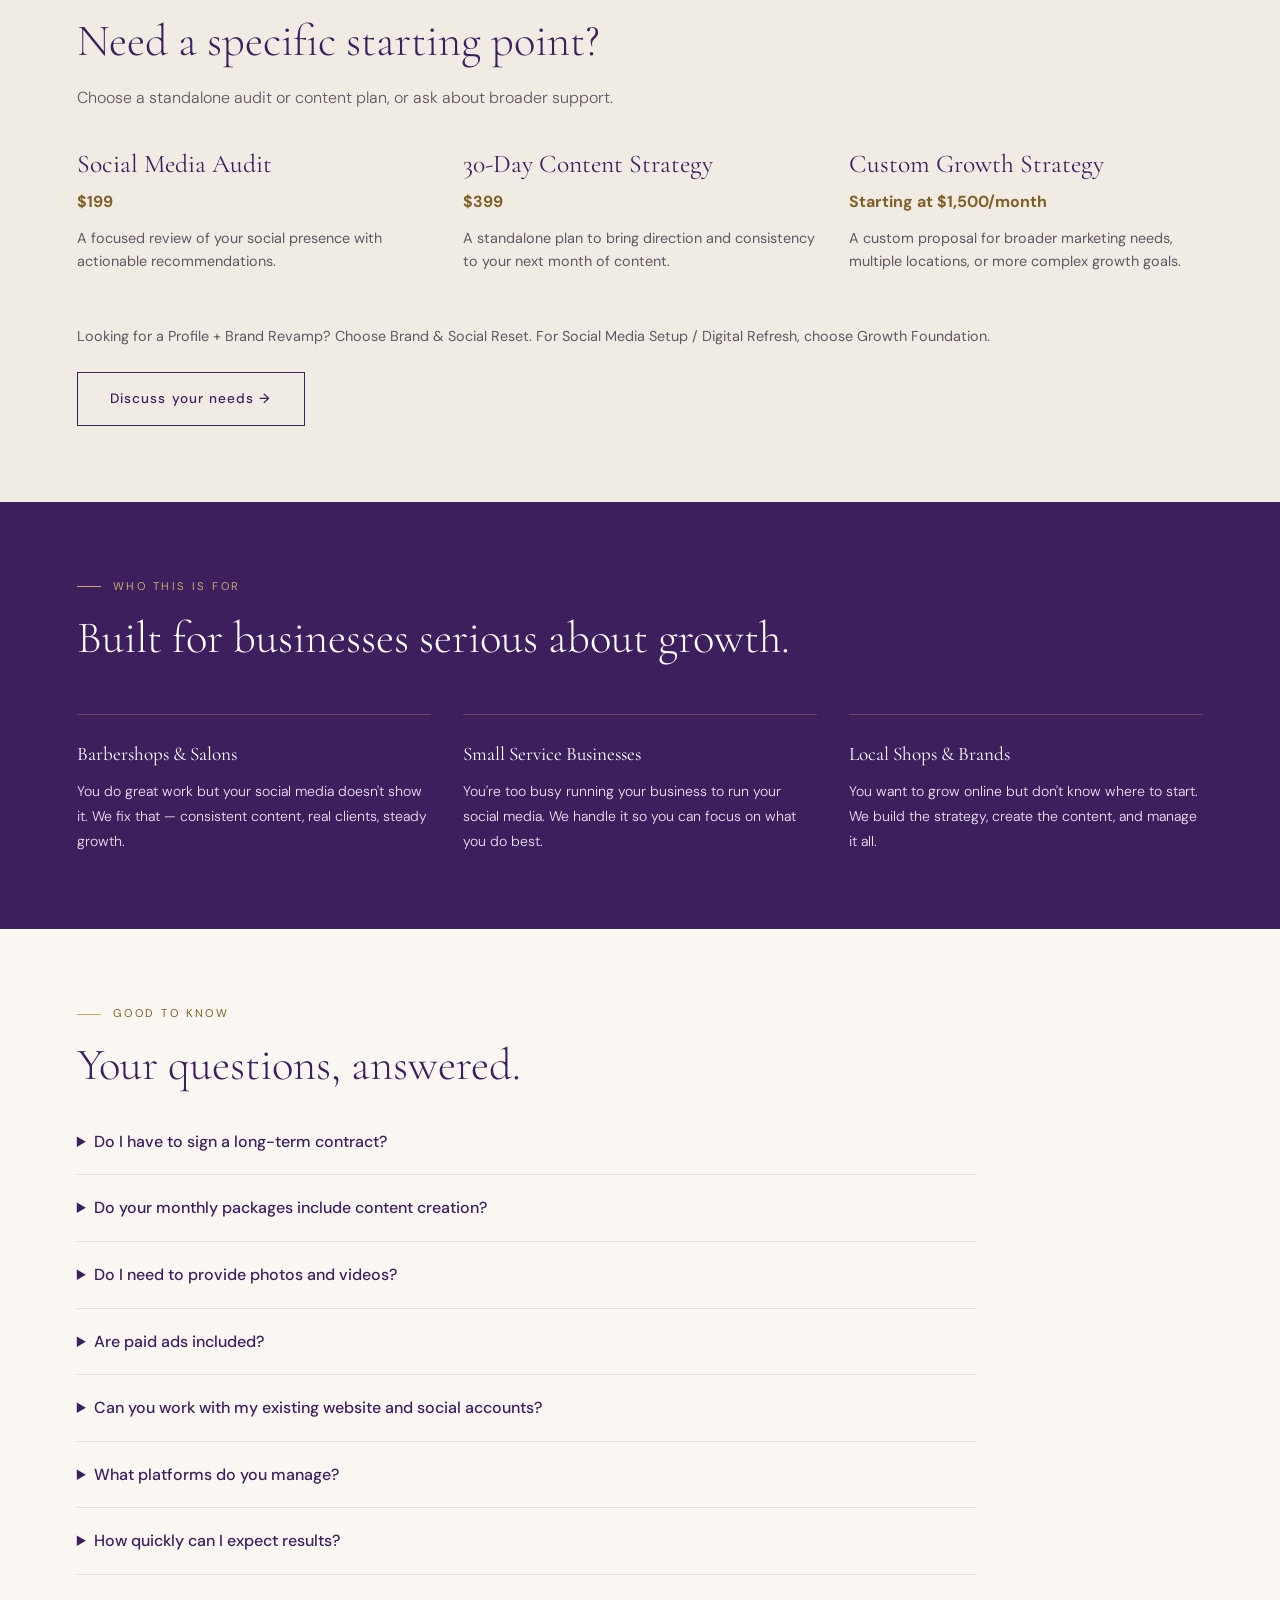
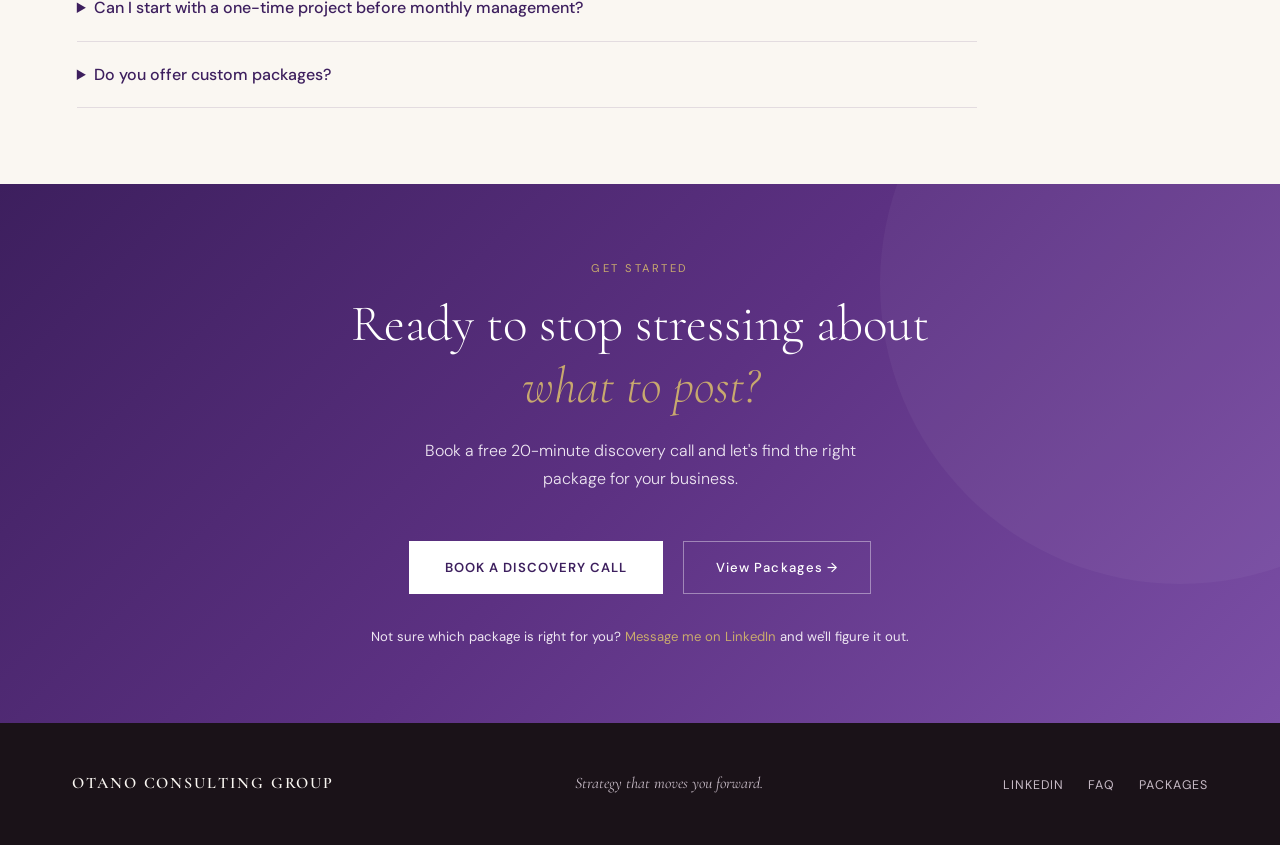
==== commit 75ea94b2: "Focus website on updated marketing offers and FAQ" ====
--- a/index.html
+++ b/index.html
@@ -609,6 +609,7 @@
 .consulting-page .hero h1 em { color:#806027; }
 .portrait-crop { overflow:hidden; border-radius:180px 180px 4px 4px; }
 .portrait-crop img { border-radius:0; transform:scale(1.18) translateX(3%); transform-origin:50% 28%; object-position:50% 40%; }
+.price-prefix { display:block; font-size:.8rem; letter-spacing:.04em; }.price-unit { font-size:.95rem; }.focused-services { background:var(--warm-gray); }.focused-grid { display:grid; grid-template-columns:repeat(3,1fr); gap:32px; margin-bottom:28px; }.focused-grid h3 { font:1.6rem 'Cormorant Garamond',Georgia,serif; color:var(--purple); margin-bottom:10px; }.focused-grid strong { color:#806027; }.focused-grid p,.service-note { color:var(--text-muted); font-size:.9rem; margin:12px 0 24px; }.faq-list { max-width:900px; }.faq details { border-bottom:1px solid var(--border); padding:20px 0; }.faq summary { cursor:pointer; color:var(--purple); font-weight:500; }.faq details p { padding:16px 0 0; color:var(--text-muted); max-width:760px; }.packages-grid { align-items:stretch; }.package-card { display:flex; flex-direction:column; }.package-btn { align-self:start; margin-top:auto; }@media(max-width:900px){.focused-grid{grid-template-columns:1fr;gap:12px;}.hero-stats{flex-wrap:wrap;}}
 </style>
 <!-- Google tag (gtag.js) -->
 <script async src="https://www.googletagmanager.com/gtag/js?id=G-FG1D96ST3H"></script>
@@ -627,7 +628,7 @@
 <button class="menu-toggle" type="button" aria-expanded="false" aria-controls="site-menu">Menu</button>
 <div class="nav-links" id="site-menu">
 <a href="index.html" class="nav-link" aria-current="page">Marketing</a>
-<a href="consulting.html" class="nav-link">Consulting</a>
+<a href="#content" class="nav-link">About</a><a href="#faq" class="nav-link">FAQ</a>
 <a href="#packages" class="nav-cta">View Packages</a>
 </div></nav>
 
@@ -644,20 +645,20 @@
     <div class="hero-stats">
       <div>
         <div class="stat-number">3</div>
-        <div class="stat-label">Service packages</div>
+        <div class="stat-label">Ways to work together</div>
       </div>
       <div>
-        <div class="stat-number">$600</div>
-        <div class="stat-label">Starting at / month</div>
+        <div class="stat-number">$1,000</div>
+        <div class="stat-label">Management from / month</div>
       </div>
       <div>
-        <div class="stat-number">0</div>
-        <div class="stat-label">Stress about posting</div>
+        <div class="stat-number">1:1</div>
+        <div class="stat-label">Personalized support</div>
       </div>
     </div>
   </div>
   <div class="hero-right portrait-panel">
-<figure class="portrait"><div class="portrait-crop"><img src="miriam-otano.jpg" alt="Miriam Otano, founder of Otano Consulting Group" width="1242" height="2208" fetchpriority="high"/></div><figcaption><strong>Meet Miriam Otano</strong>Founder · Strategy advisor · Content partner</figcaption></figure>
+<figure class="portrait"><div class="portrait-crop"><img src="miriam-otano.jpg" alt="Miriam Otano, founder of Otano Consulting Group" width="1242" height="2208" fetchpriority="high"/></div><figcaption><strong>Meet Miriam Otano</strong>Founder · Social media strategist · Content partner</figcaption></figure>
 </div>
 </div>
 
@@ -676,84 +677,19 @@
     <div class="what-card fade-up">
       <div class="what-icon">◈</div>
       <div class="what-title">Strategy & Growth</div>
-      <p class="what-desc">Hashtag optimization, content strategy, and monthly analytics — so every post has a purpose and your audience keeps growing.</p>
+      <p class="what-desc">Positioning, content pillars, and a practical growth roadmap — so your content has a clear purpose.</p>
     </div>
     <div class="what-card fade-up">
       <div class="what-icon">◎</div>
       <div class="what-title">Full Management</div>
-      <p class="what-desc">From content shoots to scheduling to performance reports — everything handled so you can focus on running your business.</p>
+      <p class="what-desc">From editing your footage to scheduling and performance reports — ongoing support so you can focus on running your business. On-site production is quoted separately.</p>
     </div>
   </div>
 </section>
 
 <!-- PACKAGES -->
-<section class="packages" id="packages">
-  <div class="section-label">Packages</div>
-  <h2 class="section-title">Pick the level of support you need.</h2>
-  <p class="section-sub">Choose the support that fits your business. Every package includes captions, hashtag strategy, and content scheduling.</p>
-
-  <div class="packages-grid">
-    <div class="package-card fade-up">
-      <span class="package-tag">Starter</span>
-      <div class="package-name">Social Media Support</div>
-      <div class="package-price">$600<span style="font-size:1rem;opacity:0.6">/mo</span></div>
-      <p class="package-ideal">Best for businesses that already create content but need help staying consistent and polished.</p>
-      <div class="package-divider"></div>
-      <ul class="package-includes"><li>8 posts per month</li><li>4 reels edited</li></ul><details class="service-details"><summary>Everything included</summary><ul class="package-includes"><li>Caption writing</li><li>Hashtag strategy</li><li>Content scheduling</li><li>Monthly content calendar</li></ul></details>
-      <a href="https://calendly.com/otanoconsultinggroup/new-meeting-1" target="_blank" class="package-btn">Book a Discovery Call →</a>
-    </div>
-
-    <div class="package-card featured fade-up">
-      <span class="package-tag">Most Popular</span>
-      <div class="package-name">Social Media Growth</div>
-      <div class="package-price">$1,000<span style="font-size:1rem;opacity:0.6">/mo</span></div>
-      <p class="package-ideal">Best for businesses that want consistent growth and stronger content performance.</p>
-      <div class="package-divider"></div>
-      <ul class="package-includes"><li>12 posts per month</li><li>8 reels edited</li></ul><details class="service-details"><summary>Everything included</summary><ul class="package-includes"><li>Content strategy</li><li>Caption writing</li><li>Hashtag optimization</li><li>Story guidance</li><li>Monthly analytics report</li><li>Scheduling + posting</li></ul></details>
-      <a href="https://calendly.com/otanoconsultinggroup/new-meeting-1" target="_blank" class="package-btn">Book a Discovery Call →</a>
-    </div>
-
-    <div class="package-card fade-up">
-      <span class="package-tag">Full Service</span>
-      <div class="package-name">Full Content + Management</div>
-      <div class="package-price">$2,000<span style="font-size:1rem;opacity:0.6">/mo</span></div>
-      <p class="package-ideal">Best for busy business owners who want everything handled — content creation + full management.</p>
-      <div class="package-divider"></div>
-      <ul class="package-includes"><li>1 monthly content shoot</li><li>15–20 professional photos</li><li>10–12 reels created</li><li>12–16 posts per month</li></ul><details class="service-details"><summary>Everything included</summary><ul class="package-includes"><li>Full social media management</li><li>Content strategy</li><li>Caption writing</li><li>Scheduling + posting</li><li>Monthly performance report</li></ul></details>
-      <a href="https://calendly.com/otanoconsultinggroup/new-meeting-1" target="_blank" class="package-btn">Book a Discovery Call →</a>
-    </div>
-  </div>
-<div class="terms-panel"><h3>A clear commitment, from the start.</h3><p>All social media packages begin with a three-month minimum commitment, billed monthly. After the initial three months, service continues month-to-month. Add-ons are priced separately.</p></div>
-</section>
-
-<!-- ADD-ONS -->
-<section class="addons">
-  <div class="section-label">Add-On Services</div>
-  <h2 class="section-title">Need something specific?</h2>
-  <div class="addons-grid">
-    <div class="addon-card fade-up">
-      <div class="addon-name">Additional Content Shoot</div>
-      <div class="addon-price">$500</div>
-      <p class="addon-desc">An extra shoot for campaigns, product launches, or seasonal content.</p>
-    </div>
-    <div class="addon-card fade-up">
-      <div class="addon-name">Social Media Audit</div>
-      <div class="addon-price">$200</div>
-      <p class="addon-desc">A full review of your current social presence with actionable recommendations.</p>
-    </div>
-    <div class="addon-card fade-up">
-      <div class="addon-name">Profile Optimization</div>
-      <div class="addon-price">$300</div>
-      <p class="addon-desc">Bio, highlights, link in bio, and profile setup done right from the start.</p>
-    </div>
-    <div class="addon-card fade-up">
-      <div class="addon-name">Paid Ad Management</div>
-      <div class="addon-price">Starting at $600/mo</div>
-      <p class="addon-desc">Meta and Instagram ad management to amplify your reach and drive results.</p>
-    </div>
-  </div>
-</section>
-
+<section class="packages" id="packages"><div class="section-label">Ways to work together</div><h2 class="section-title">A stronger brand. A clearer plan. Consistent content.</h2><p class="section-sub">Start with a focused refresh, build your growth foundation, or get ongoing social media support.</p><div class="packages-grid"><div class="package-card fade-up"><span class="package-tag">One-time project</span><h3 class="package-name">Brand &amp; Social Reset</h3><div class="package-price">$349</div><p class="package-ideal">For businesses that already have social media but need a professional refresh.</p><ul class="package-includes"><li>Social media audit</li><li>Profile optimization</li><li>Bio + messaging updates</li></ul><details class="service-details"><summary>Everything included</summary><ul class="package-includes"><li>Visual/content direction</li><li>Brand consistency recommendations</li><li>Action plan</li></ul></details><a href="https://calendly.com/otanoconsultinggroup/new-meeting-1" target="_blank" rel="noopener noreferrer" class="package-btn">Book a Discovery Call →</a></div><div class="package-card featured fade-up"><span class="package-tag">One-time project</span><h3 class="package-name">Growth Foundation</h3><div class="package-price">$750</div><p class="package-ideal">Build a clear, connected digital presence with a practical plan for growth.</p><ul class="package-includes"><li>Full digital presence audit</li><li>Instagram/Facebook optimization</li><li>Brand messaging + positioning</li></ul><details class="service-details"><summary>Everything included</summary><ul class="package-includes"><li>Content pillars</li><li>Content style/direction</li><li>Website messaging recommendations</li><li>30-day content strategy</li><li>Growth roadmap/playbook</li></ul></details><a href="https://calendly.com/otanoconsultinggroup/new-meeting-1" target="_blank" rel="noopener noreferrer" class="package-btn">Book a Discovery Call →</a></div><div class="package-card fade-up"><span class="package-tag">Ongoing support</span><h3 class="package-name">Social Media Management</h3><div class="package-price"><span class="price-prefix">Starting at</span> $1,000<span class="price-unit">/month</span></div><p class="package-ideal">Strategy and ongoing execution, tailored to your audience and business goals.</p><ul class="package-includes"><li>Content strategy</li><li>Up to 16 primary posts/Reels per month</li><li>Video editing from client-provided footage</li></ul><details class="service-details"><summary>Everything included</summary><ul class="package-includes"><li>Captions, hooks + calls to action</li><li>Branded graphics/Reel covers</li><li>Instagram + Facebook + TikTok/short-form distribution as appropriate</li><li>Stories</li><li>Content calendar</li><li>Basic engagement/community monitoring</li><li>Monthly analytics</li><li>Monthly optimization recommendations</li></ul></details><a href="https://calendly.com/otanoconsultinggroup/new-meeting-1" target="_blank" rel="noopener noreferrer" class="package-btn">Book a Discovery Call →</a></div></div><div class="terms-panel"><h3>Clear scope. No surprises.</h3><p>Brand &amp; Social Reset and Growth Foundation are one-time projects. Monthly services begin with a three-month minimum commitment, billed monthly, then continue month-to-month.</p><p>Management includes up to 16 primary content pieces total per month across posts and Reels. Platforms, distribution, Stories, and engagement scope are agreed in your proposal. On-site filming, professional photography, paid advertising, and ad spend are separate.</p></div></section>
+<section class="focused-services"><div class="section-label">Focused support</div><h2 class="section-title">Need a specific starting point?</h2><p class="section-sub">Choose a standalone audit or content plan, or ask about broader support.</p><div class="focused-grid"><div><h3>Social Media Audit</h3><strong>$199</strong><p>A focused review of your social presence with actionable recommendations.</p></div><div><h3>30-Day Content Strategy</h3><strong>$399</strong><p>A standalone plan to bring direction and consistency to your next month of content.</p></div><div><h3>Custom Growth Strategy</h3><strong>Starting at $1,500/month</strong><p>A custom proposal for broader marketing needs, multiple locations, or more complex growth goals.</p></div></div><p class="service-note">Looking for a Profile + Brand Revamp? Choose Brand &amp; Social Reset. For Social Media Setup / Digital Refresh, choose Growth Foundation.</p><a href="https://calendly.com/otanoconsultinggroup/new-meeting-1" class="btn-outline" target="_blank" rel="noopener noreferrer">Discuss your needs →</a></section>
 <!-- WHO THIS IS FOR -->
 <div class="who">
   <div class="section-label">Who This Is For</div>
@@ -774,16 +710,7 @@
   </div>
 </div>
 
-<!-- CONSULTING CALLOUT -->
-<div class="consulting-callout">
-  <div>
-    <div class="callout-label">Also Available</div>
-    <div class="callout-title">Need business strategy, not just social media?</div>
-    <p class="callout-desc">Otano Consulting Group also offers focused business strategy and advisory services for founders and business owners who need clarity on their offers, pricing, and direction.</p>
-  </div>
-  <a href="consulting.html" class="btn-ghost-dark">View Consulting Services →</a>
-</div>
-
+<section class="faq" id="faq"><div class="section-label">Good to know</div><h2 class="section-title">Your questions, answered.</h2><div class="faq-list"><details><summary>Do I have to sign a long-term contract?</summary><p>One-time projects have a defined scope. Monthly services begin with a three-month minimum commitment, billed monthly, then continue month-to-month. Your proposal and service agreement outline the scope and cancellation terms.</p></details><details><summary>Do your monthly packages include content creation?</summary><p>Yes. Monthly management includes content strategy, captions, graphics, video editing from client-provided footage, and publishing within the agreed scope. On-site filming and professional photography are quoted separately.</p></details><details><summary>Do I need to provide photos and videos?</summary><p>For most monthly management packages, you provide raw photos and video footage for us to transform into polished content. Additional content-production services can be discussed if needed.</p></details><details><summary>Are paid ads included?</summary><p>No. Paid advertising and ad spend are separate from organic social media management.</p></details><details><summary>Can you work with my existing website and social accounts?</summary><p>Yes. We can improve your current digital presence rather than requiring you to start over. Growth Foundation includes website messaging recommendations; website development is not included.</p></details><details><summary>What platforms do you manage?</summary><p>Services can include Instagram, Facebook, TikTok and other short-form platforms depending on your audience and strategy. Your proposal confirms the platforms and distribution included.</p></details><details><summary>How quickly can I expect results?</summary><p>Social media growth is cumulative. The initial focus is building a stronger brand presence, consistent content and a clear strategy; performance is then monitored and optimized over time.</p></details><details><summary>Can I start with a one-time project before monthly management?</summary><p>Yes. Brand &amp; Social Reset or Growth Foundation are good options if you are not ready for ongoing management.</p></details><details><summary>Do you offer custom packages?</summary><p>Yes. Businesses with larger content needs, multiple locations, paid campaigns or broader marketing support can receive a custom proposal.</p></details></div></section>
 <!-- CTA -->
 <section class="cta-section">
   <div class="section-label">Get Started</div>
@@ -802,7 +729,7 @@
   <div class="footer-tagline">Strategy that moves you forward.</div>
   <ul class="footer-links">
     <li><a href="https://www.linkedin.com/in/miriamotano/" target="_blank">LinkedIn</a></li>
-    <li><a href="consulting.html">Consulting</a></li>
+    <li><a href="#faq">FAQ</a></li>
     <li><a href="#packages">Packages</a></li>
   </ul>
 </footer>
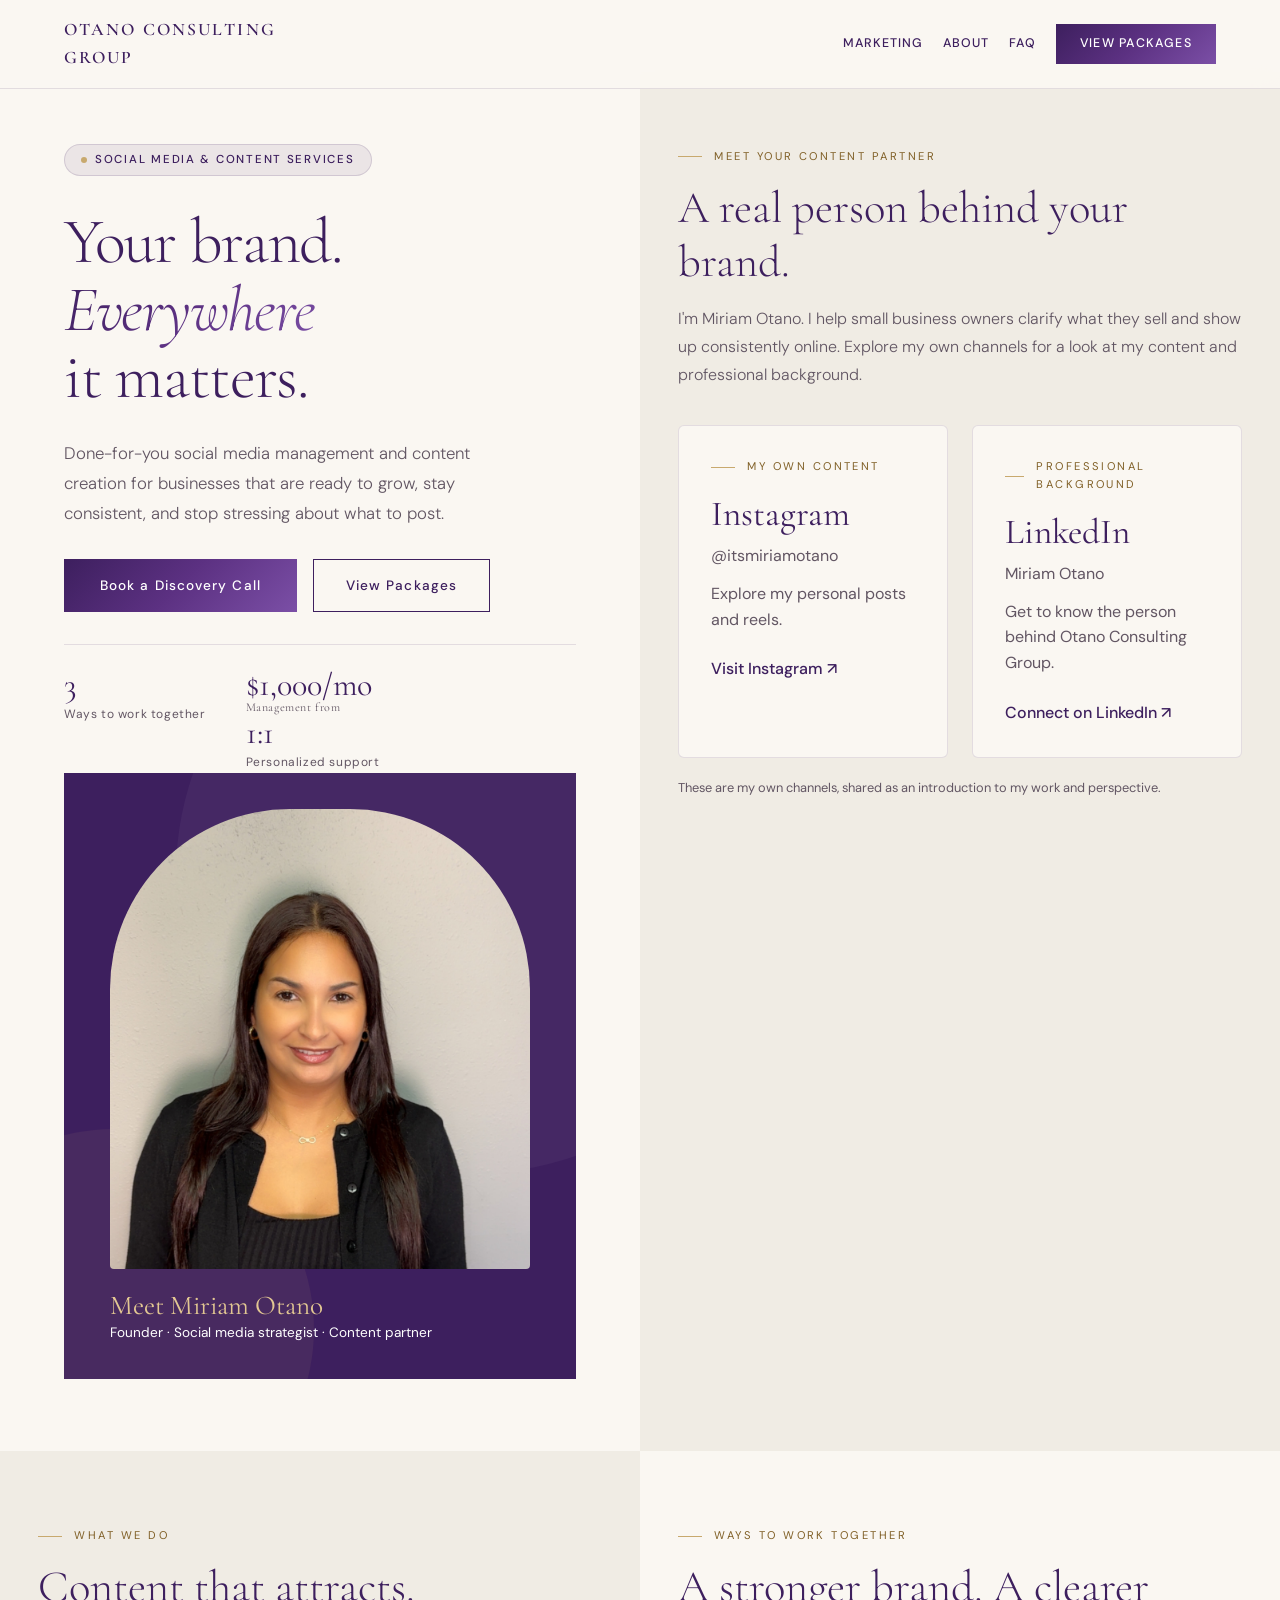
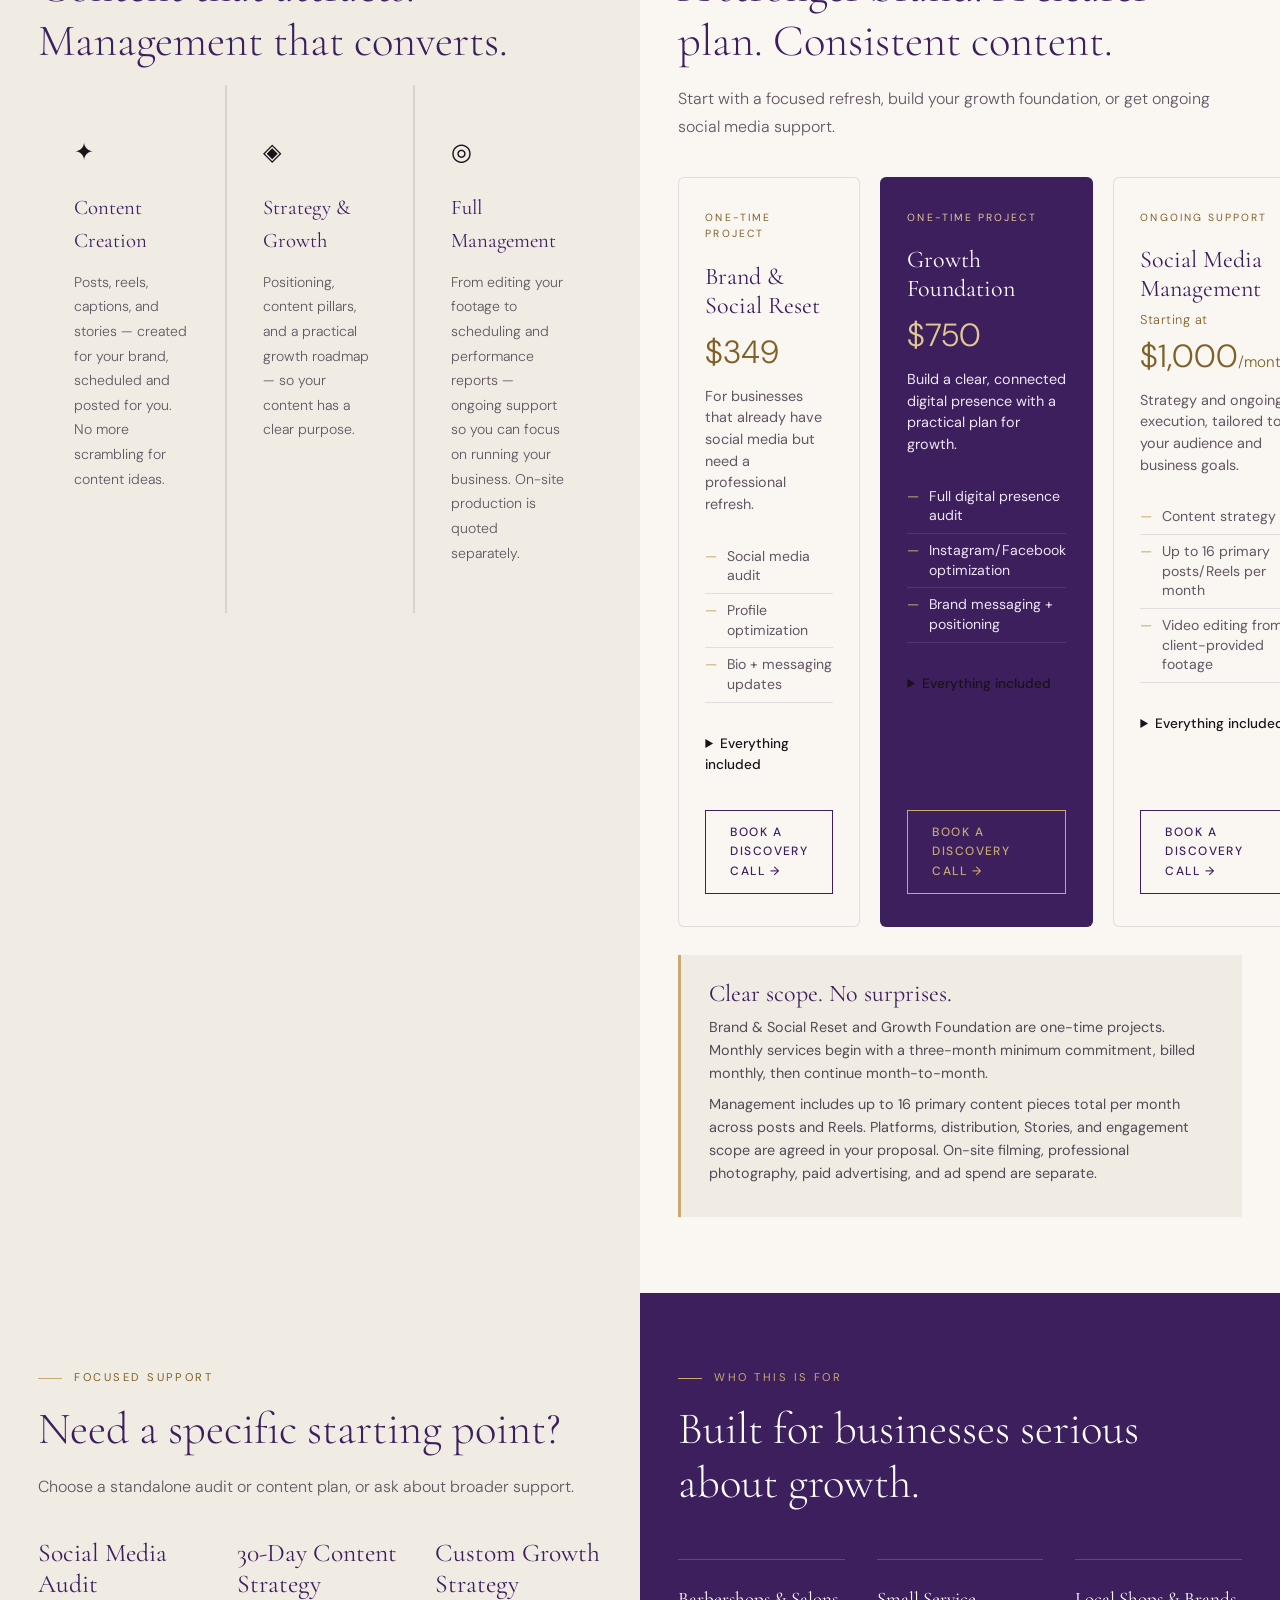
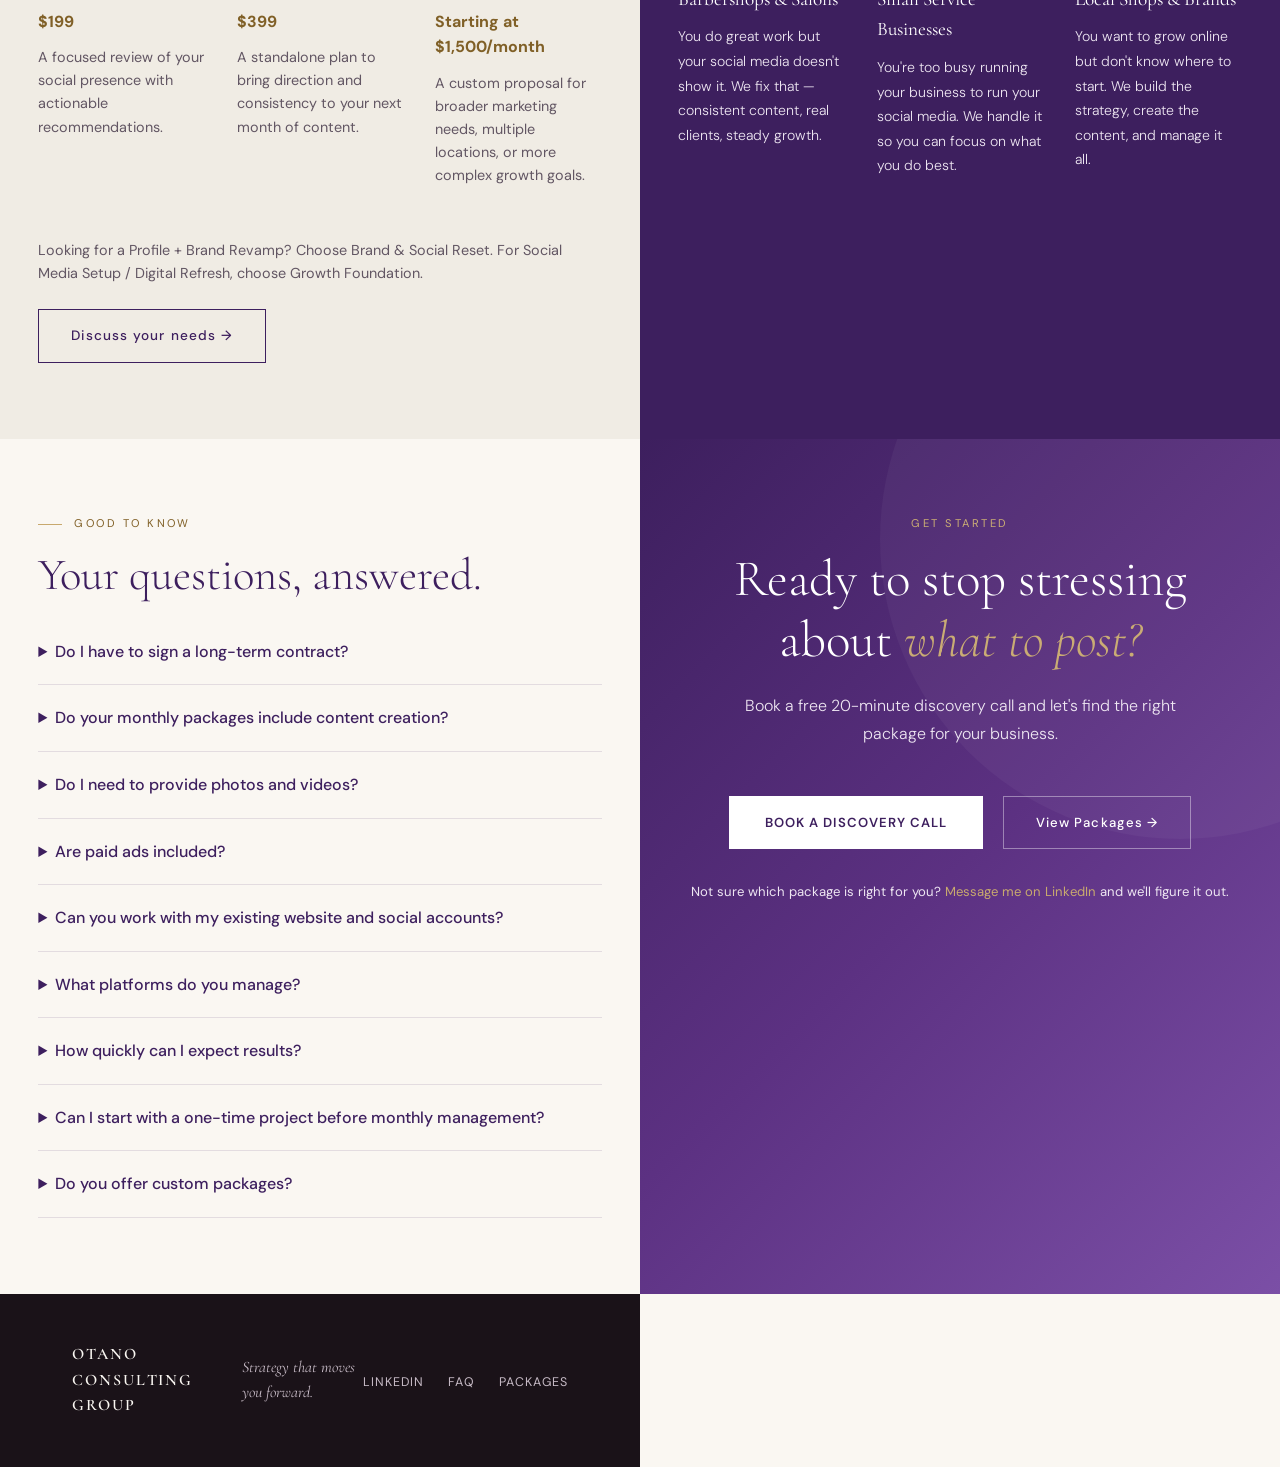
==== commit a2e14b82: "Update index.html" ====
--- a/index.html
+++ b/index.html
@@ -648,8 +648,8 @@
         <div class="stat-label">Ways to work together</div>
       </div>
       <div>
-        <div class="stat-number">$1,000</div>
-        <div class="stat-label">Management from / month</div>
+        <div class="stat-number">$1,000/mo
+        <div class="stat-label">Management from</div>
       </div>
       <div>
         <div class="stat-number">1:1</div>
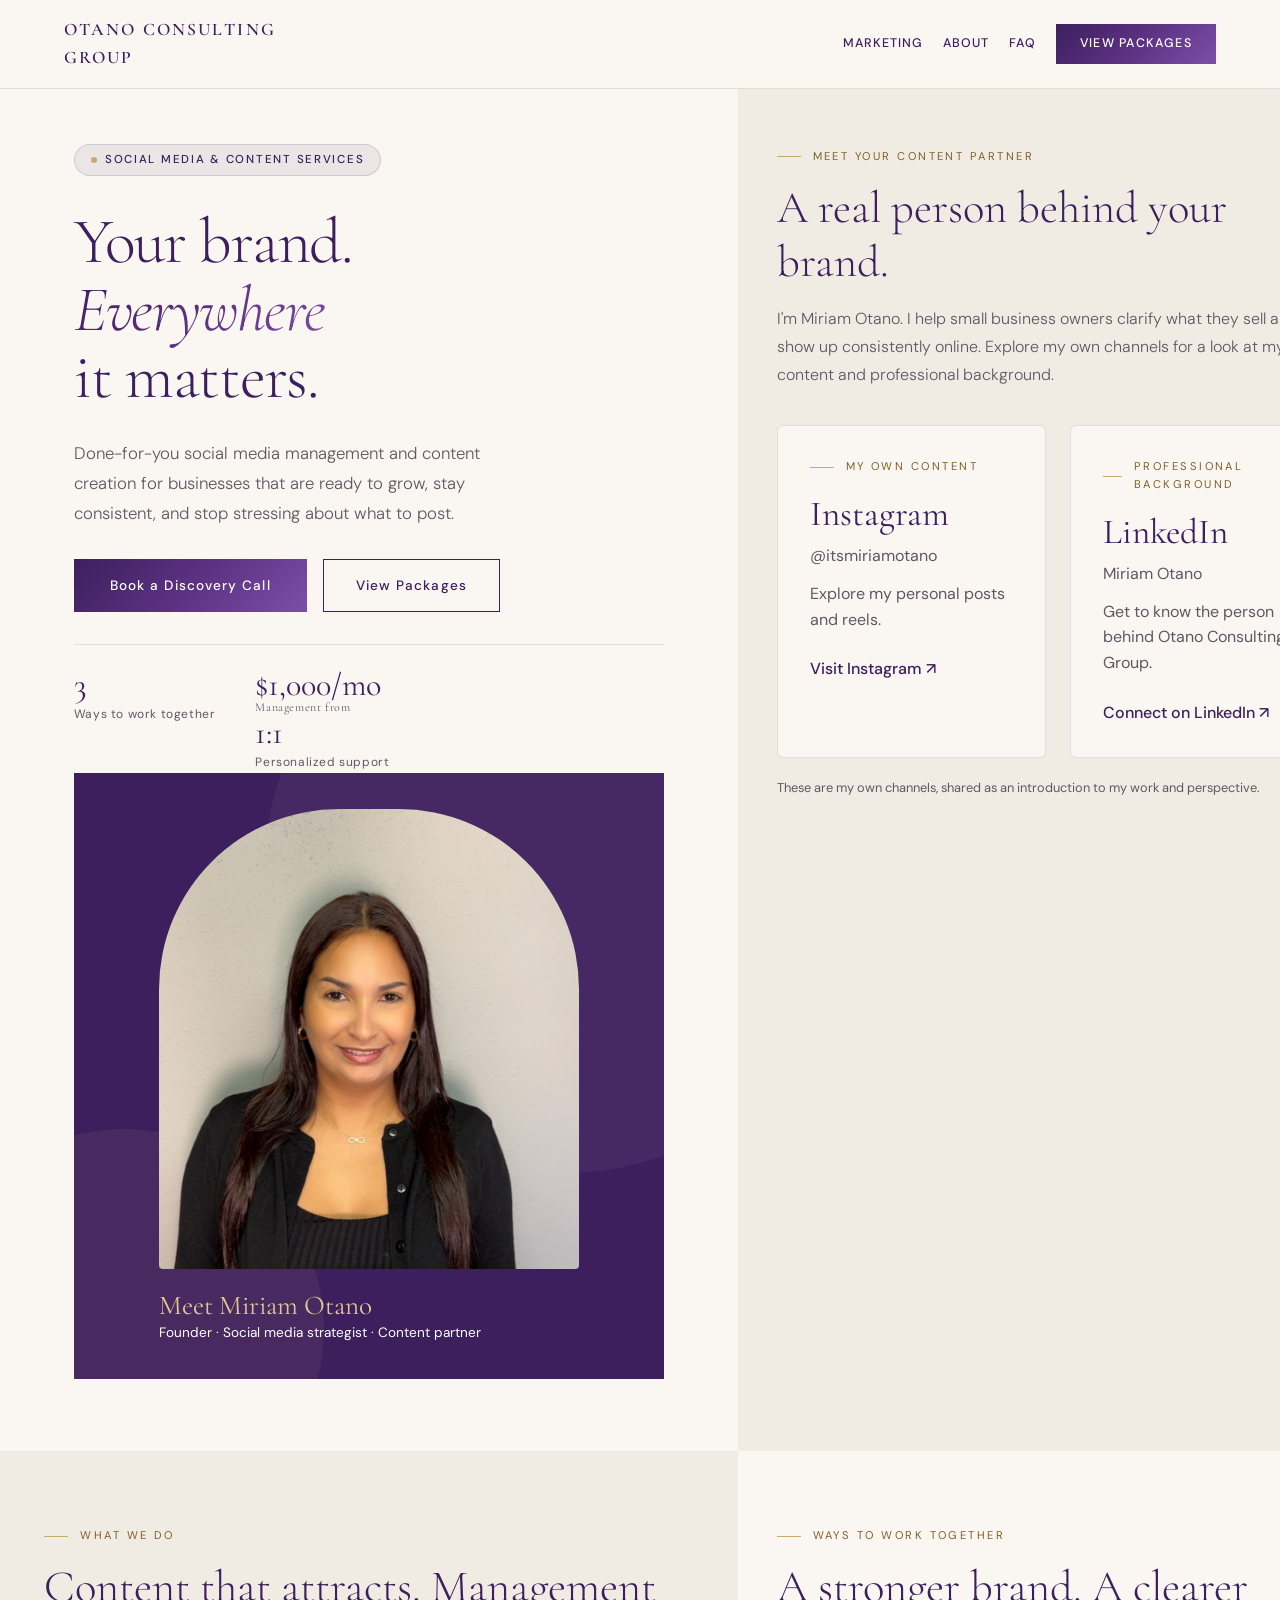
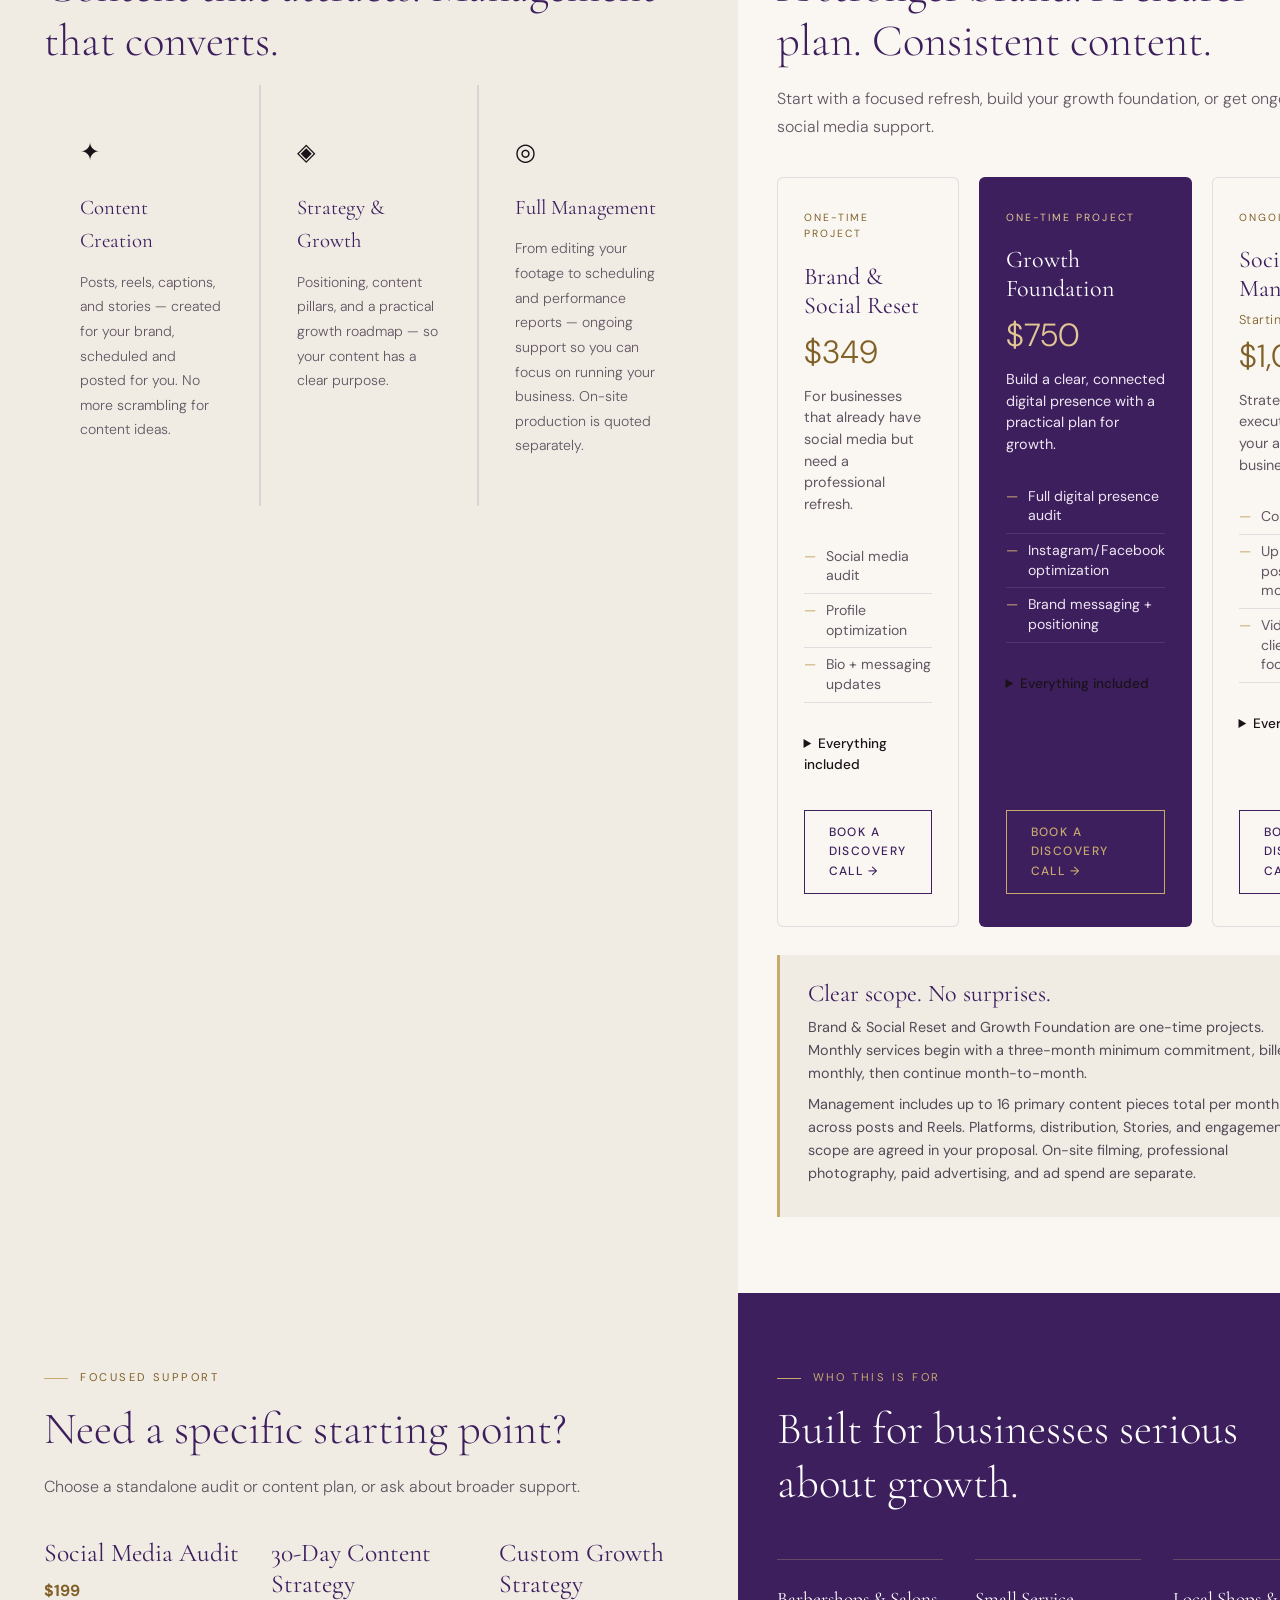
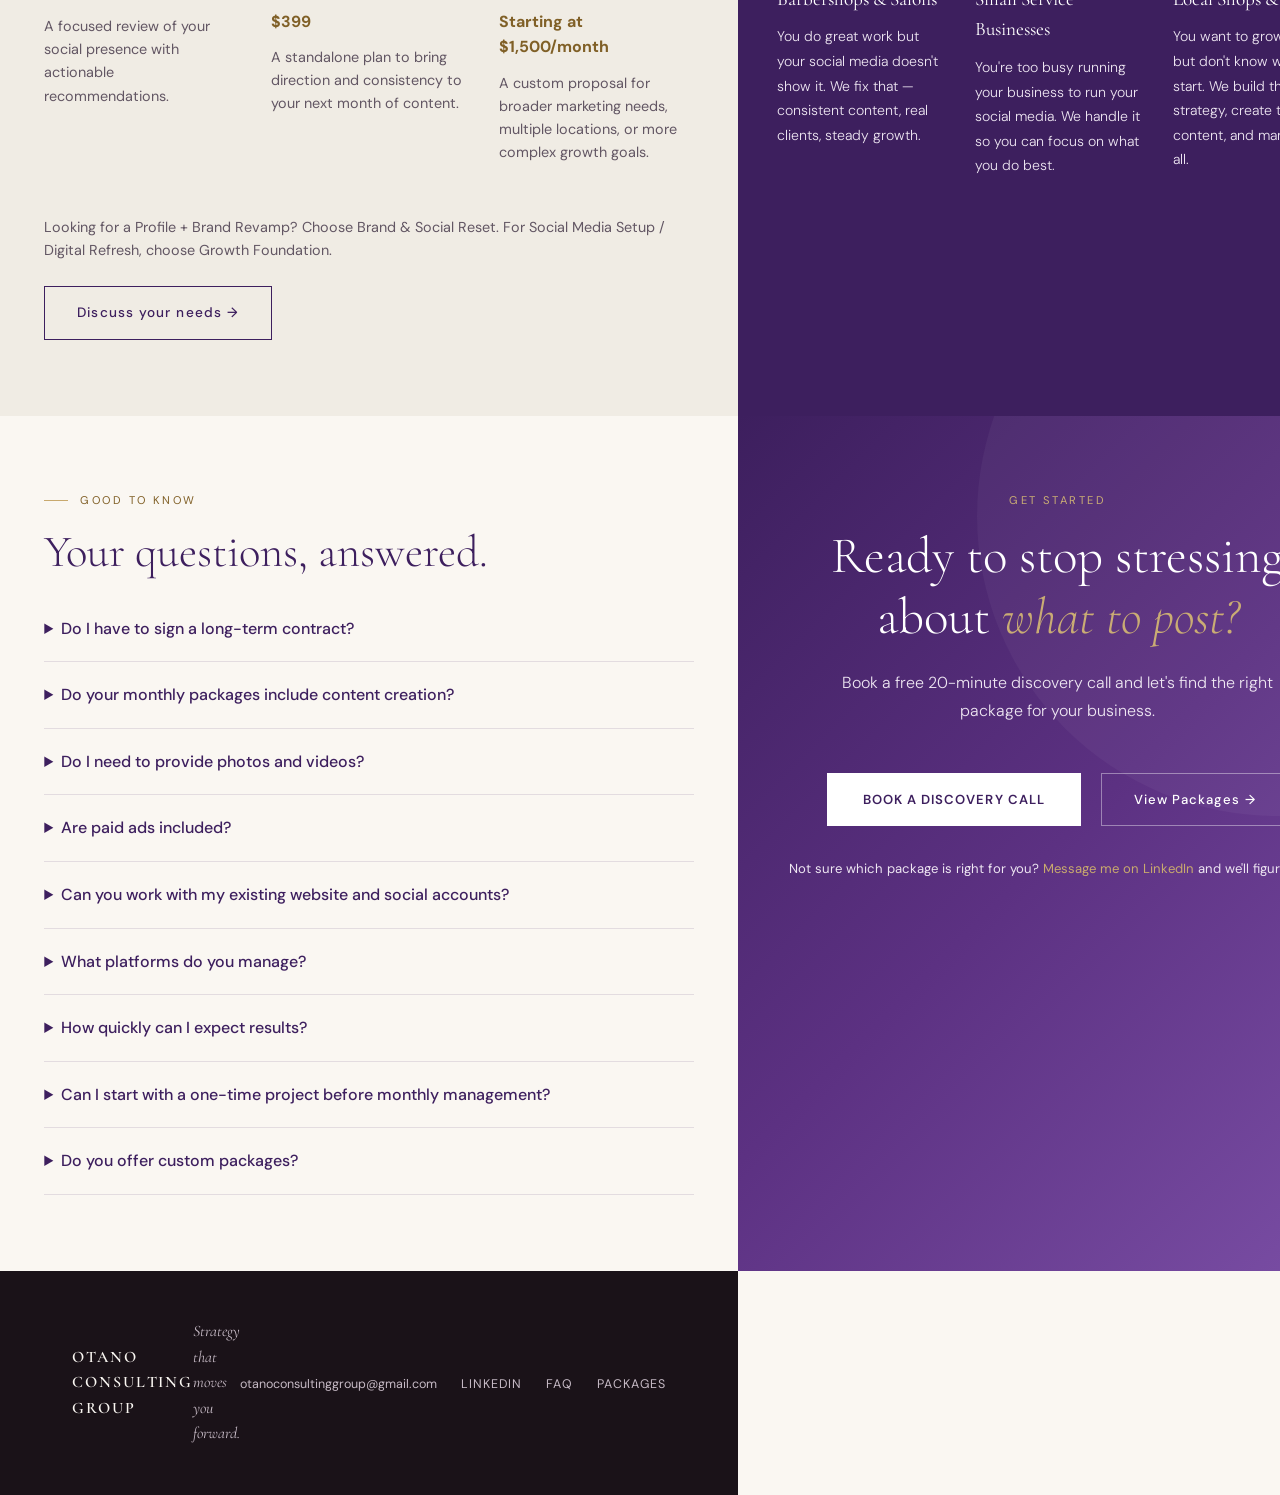
==== commit c91b4c61: "Update index.html" ====
--- a/index.html
+++ b/index.html
@@ -728,6 +728,7 @@
   <div class="footer-logo">Otano Consulting Group</div>
   <div class="footer-tagline">Strategy that moves you forward.</div>
   <ul class="footer-links">
+    <li><a href="mailto:otanoconsultinggroup@gmail.com" style="text-transform:none;letter-spacing:0;">otanoconsultinggroup@gmail.com</a></li>
     <li><a href="https://www.linkedin.com/in/miriamotano/" target="_blank">LinkedIn</a></li>
     <li><a href="#faq">FAQ</a></li>
     <li><a href="#packages">Packages</a></li>
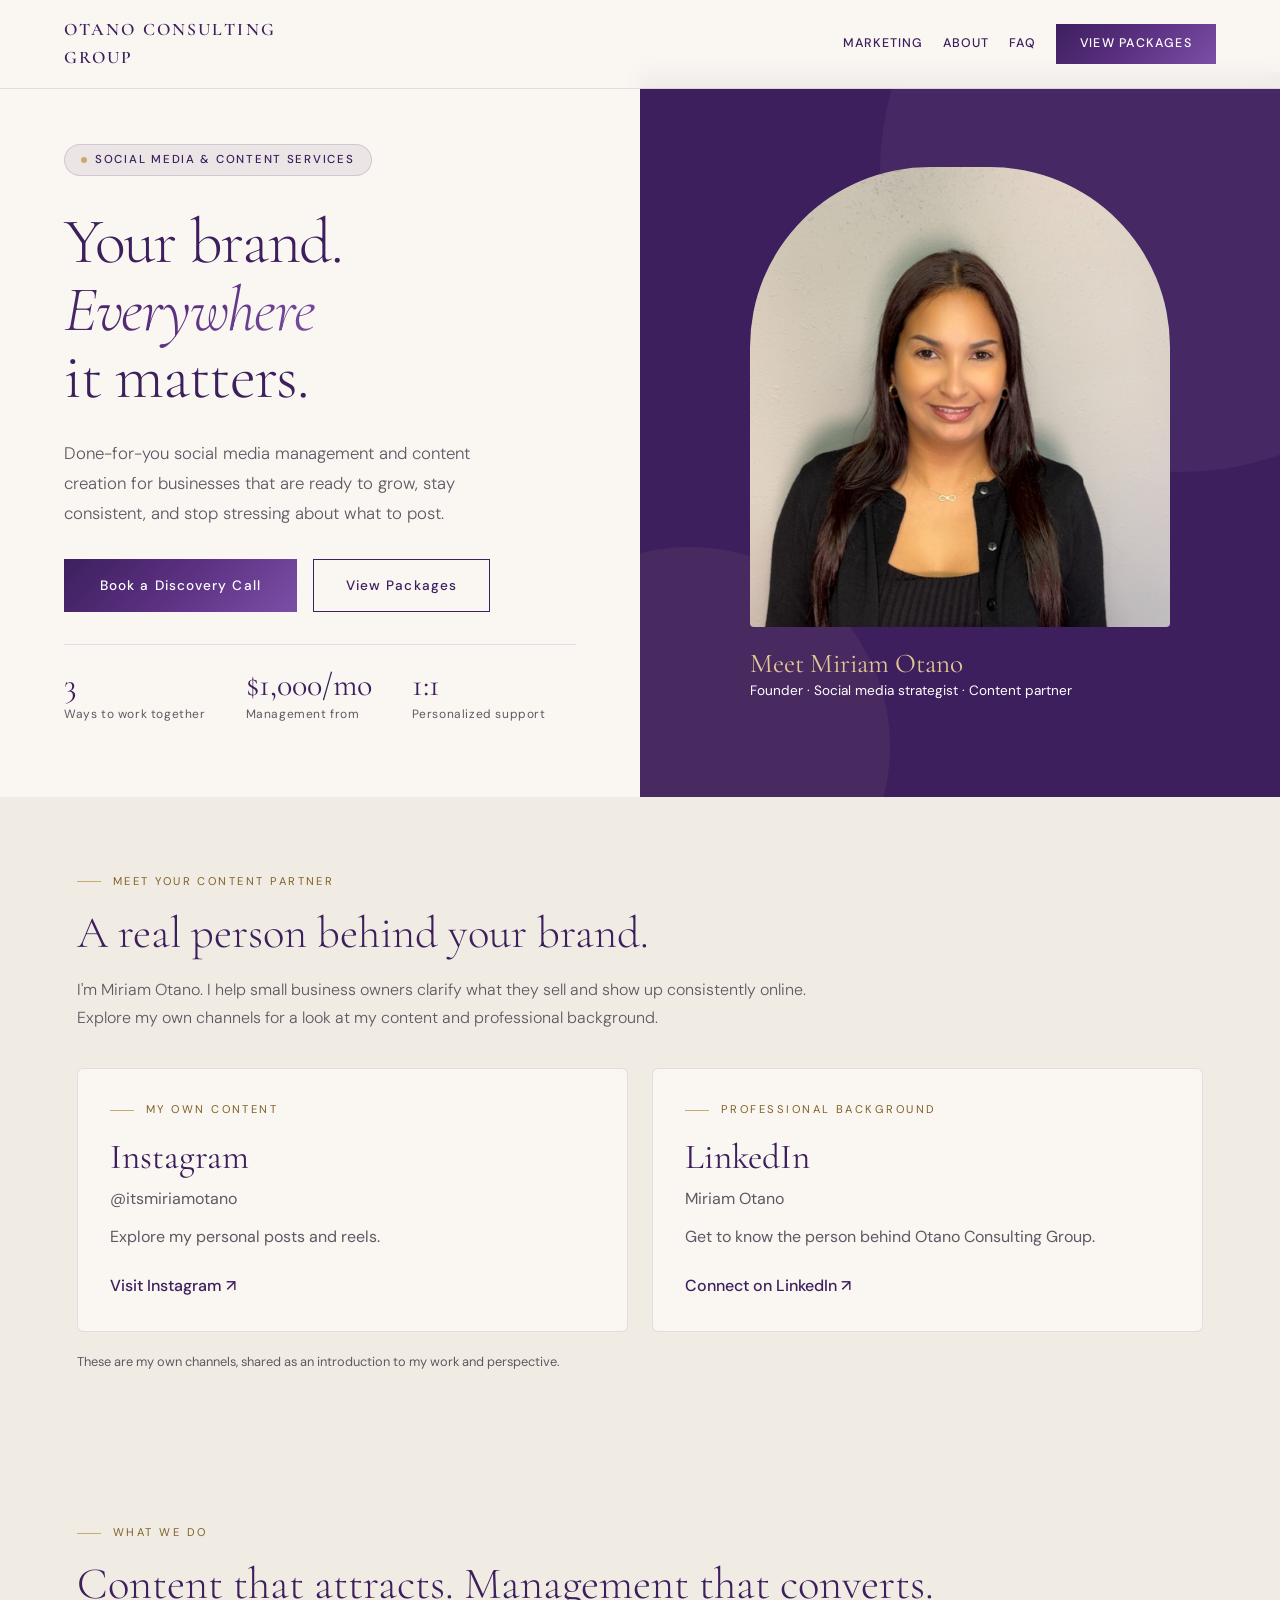
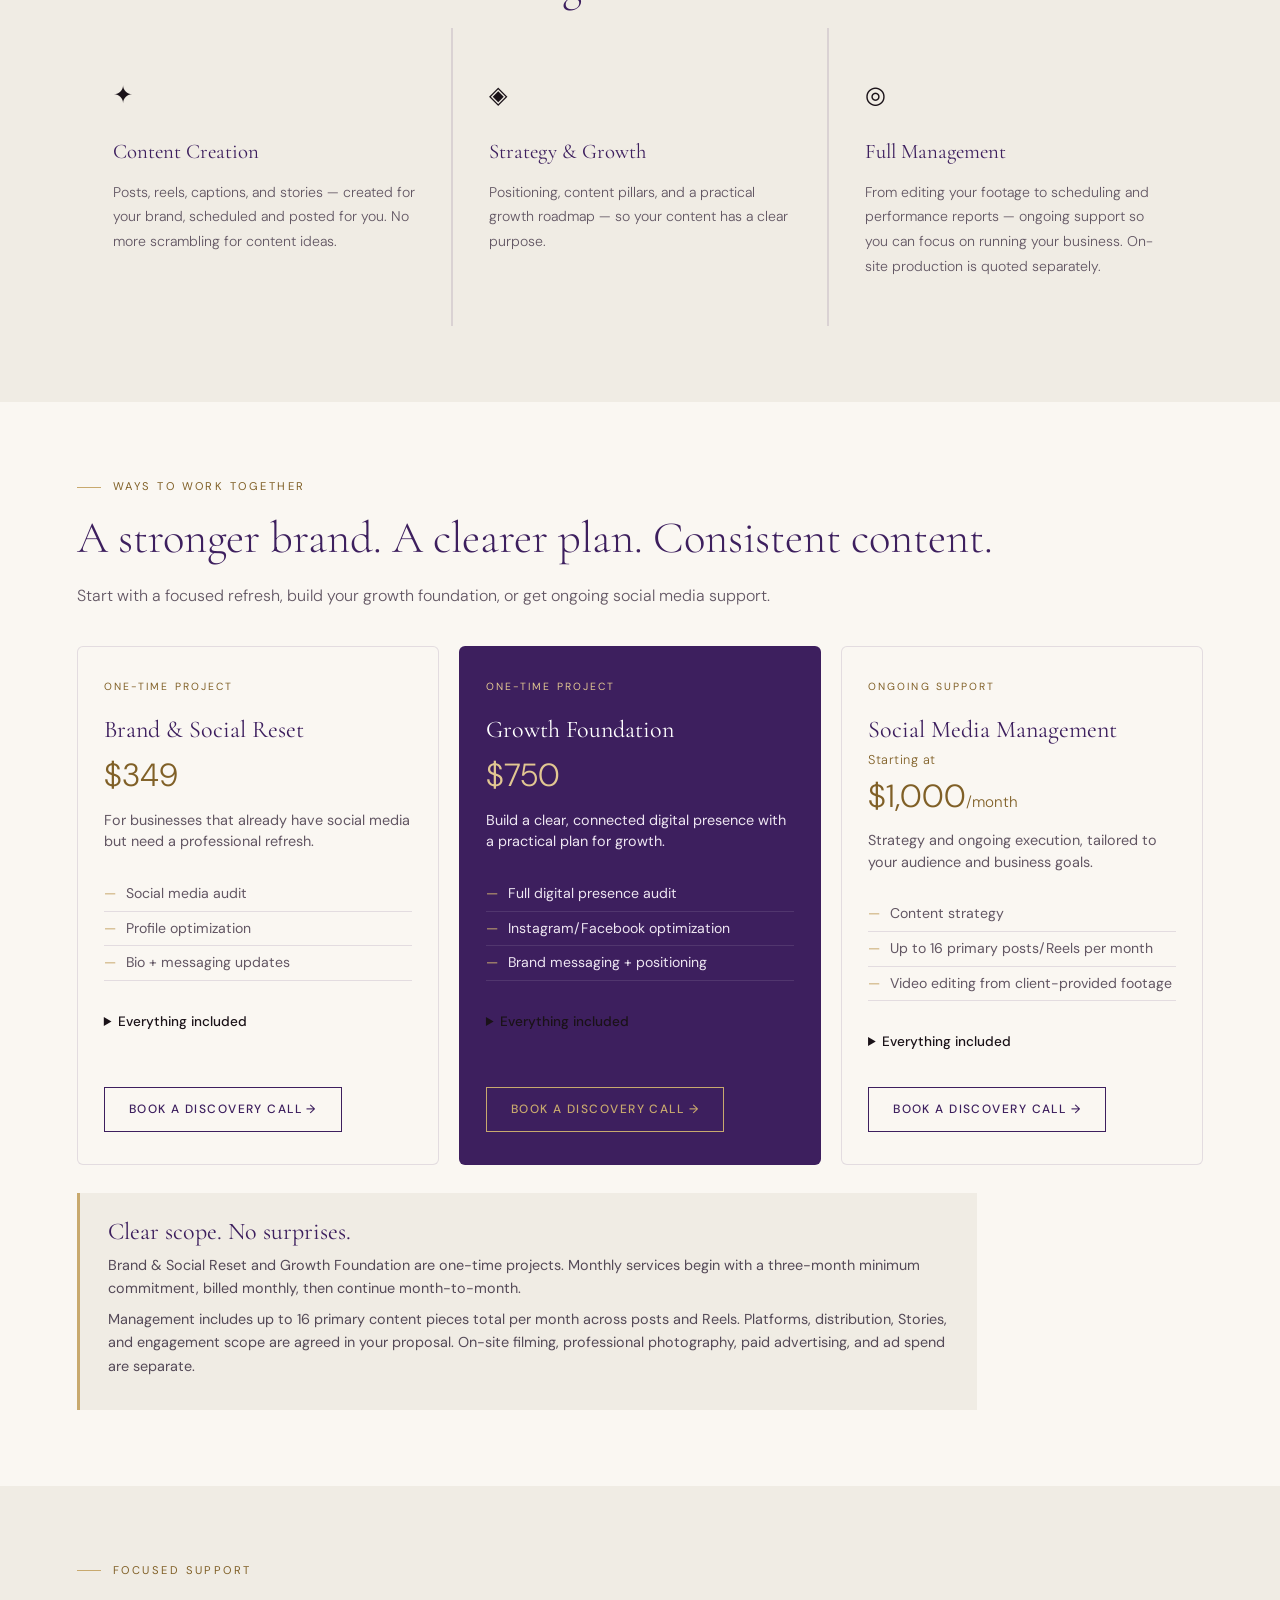
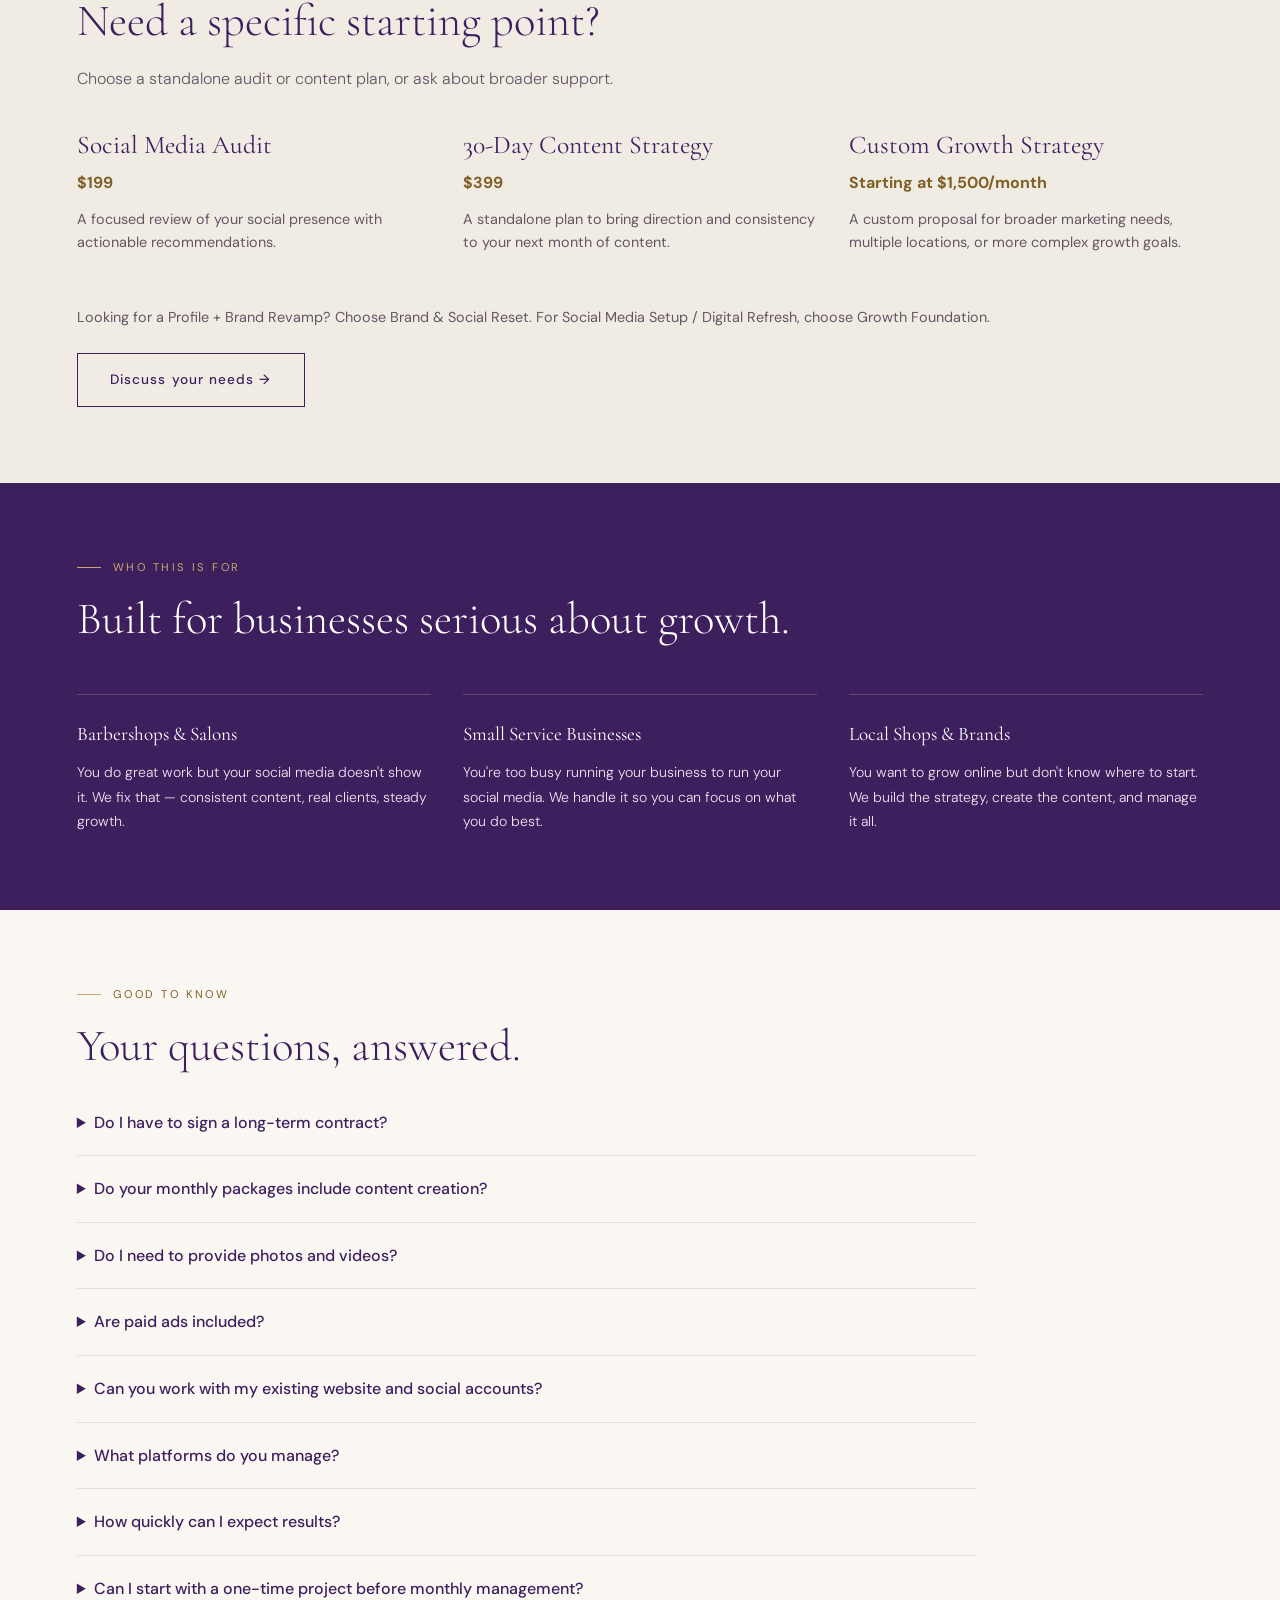
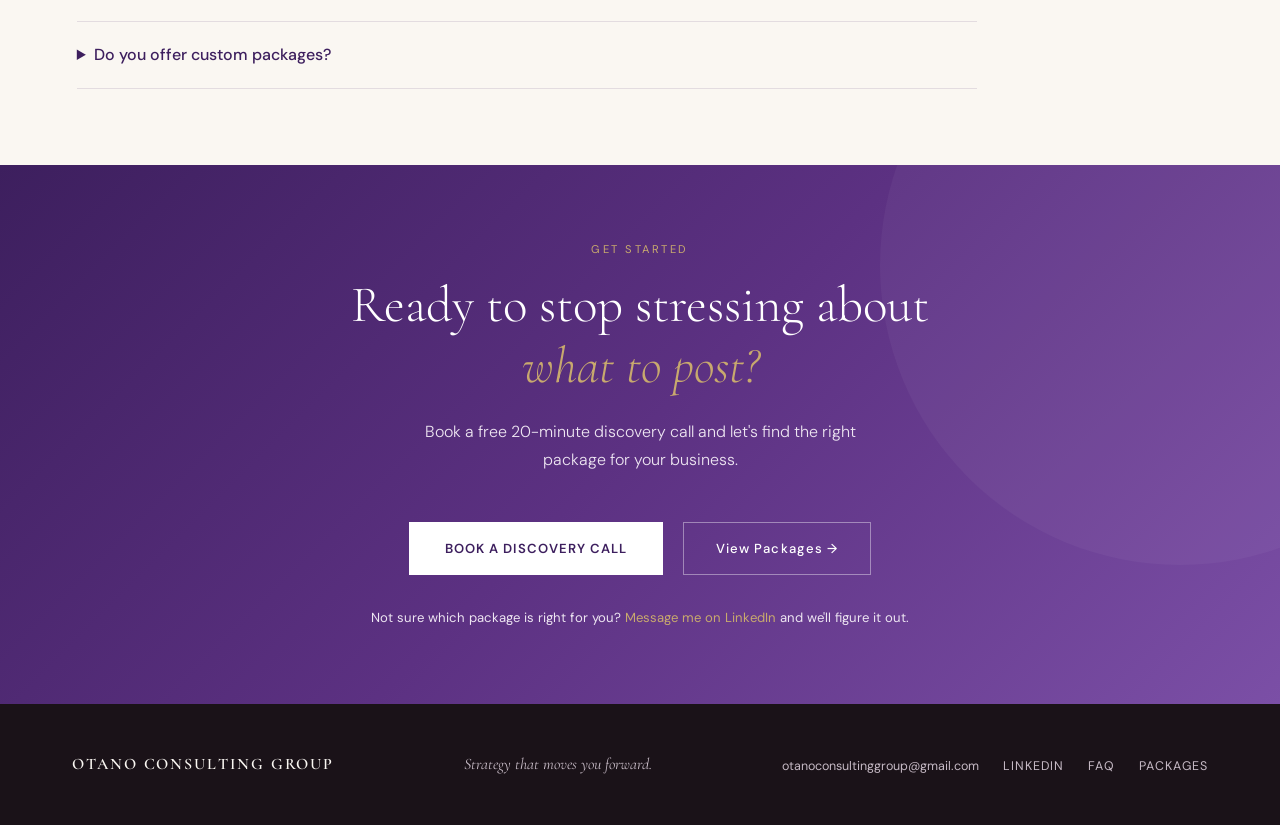
==== commit e888b845: "Update index.html" ====
--- a/index.html
+++ b/index.html
@@ -648,7 +648,7 @@
         <div class="stat-label">Ways to work together</div>
       </div>
       <div>
-        <div class="stat-number">$1,000/mo
+        <div class="stat-number">$1,000/mo</div>
         <div class="stat-label">Management from</div>
       </div>
       <div>
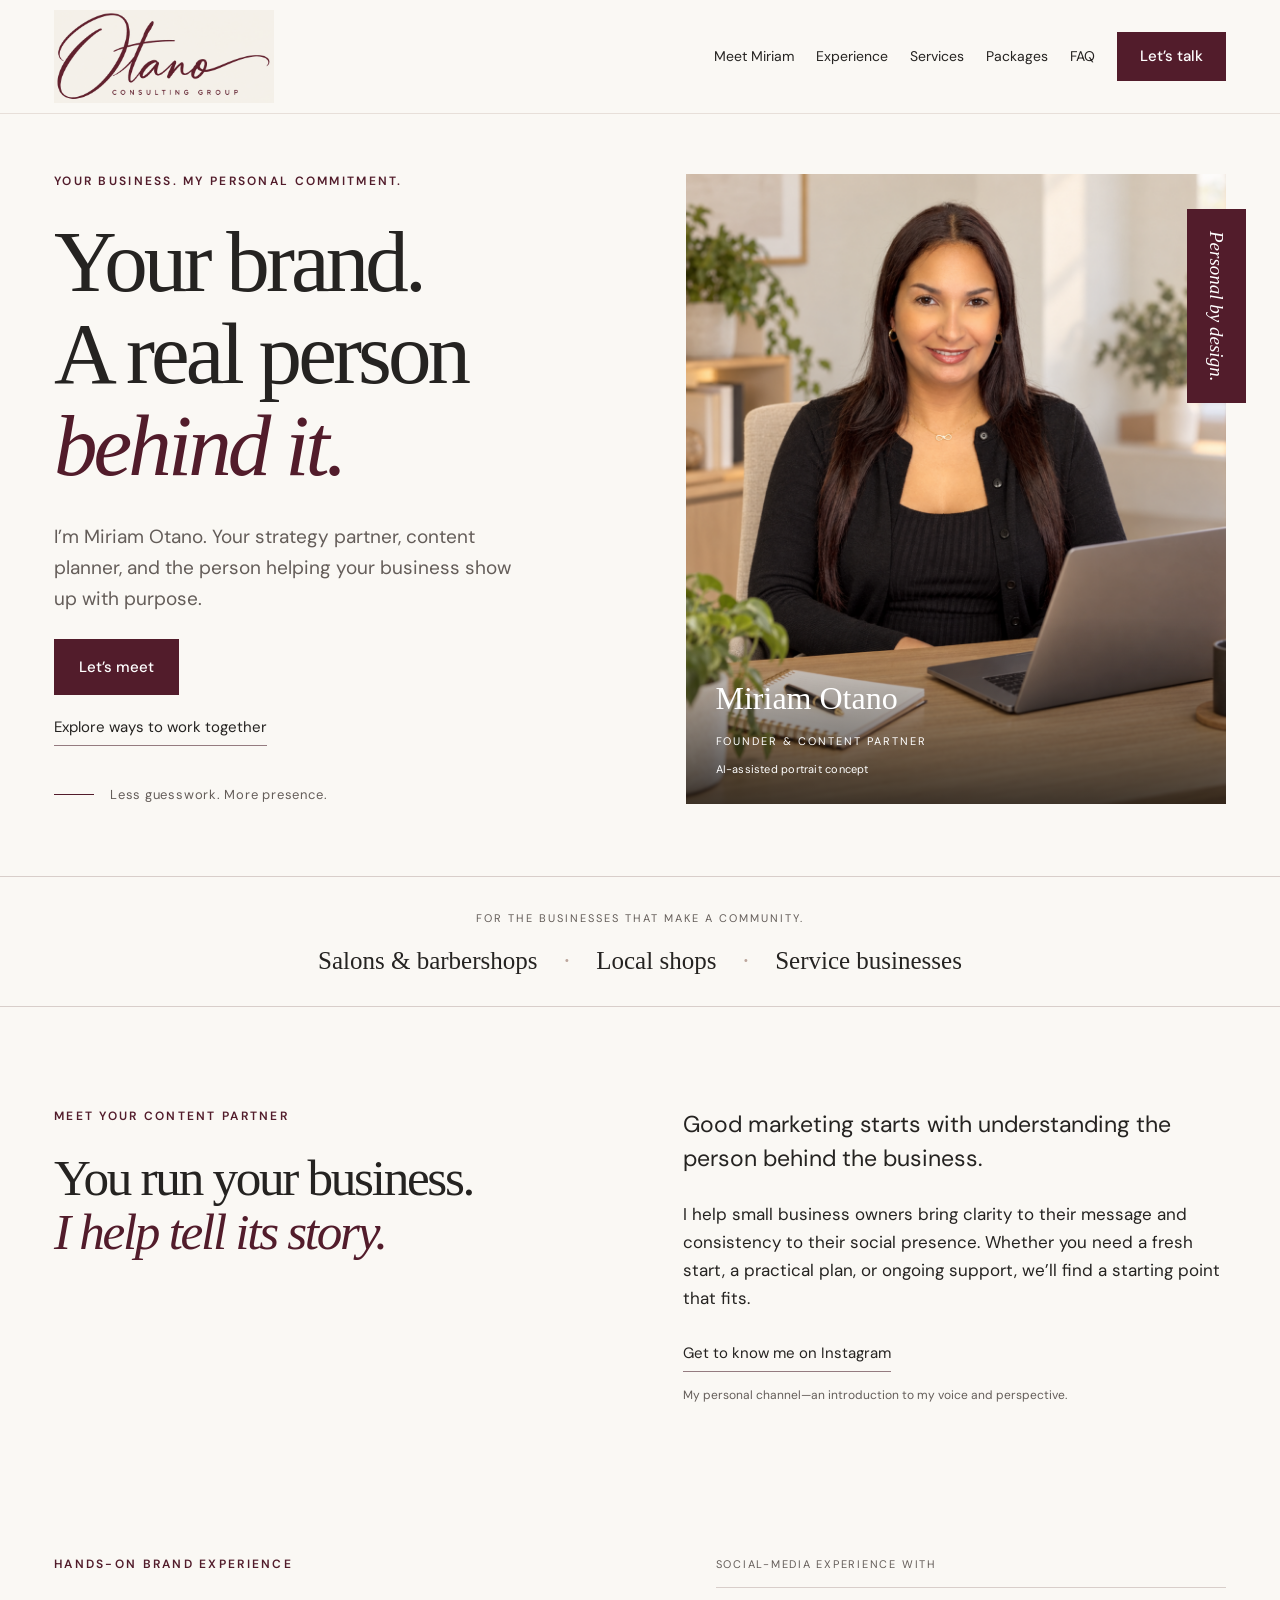
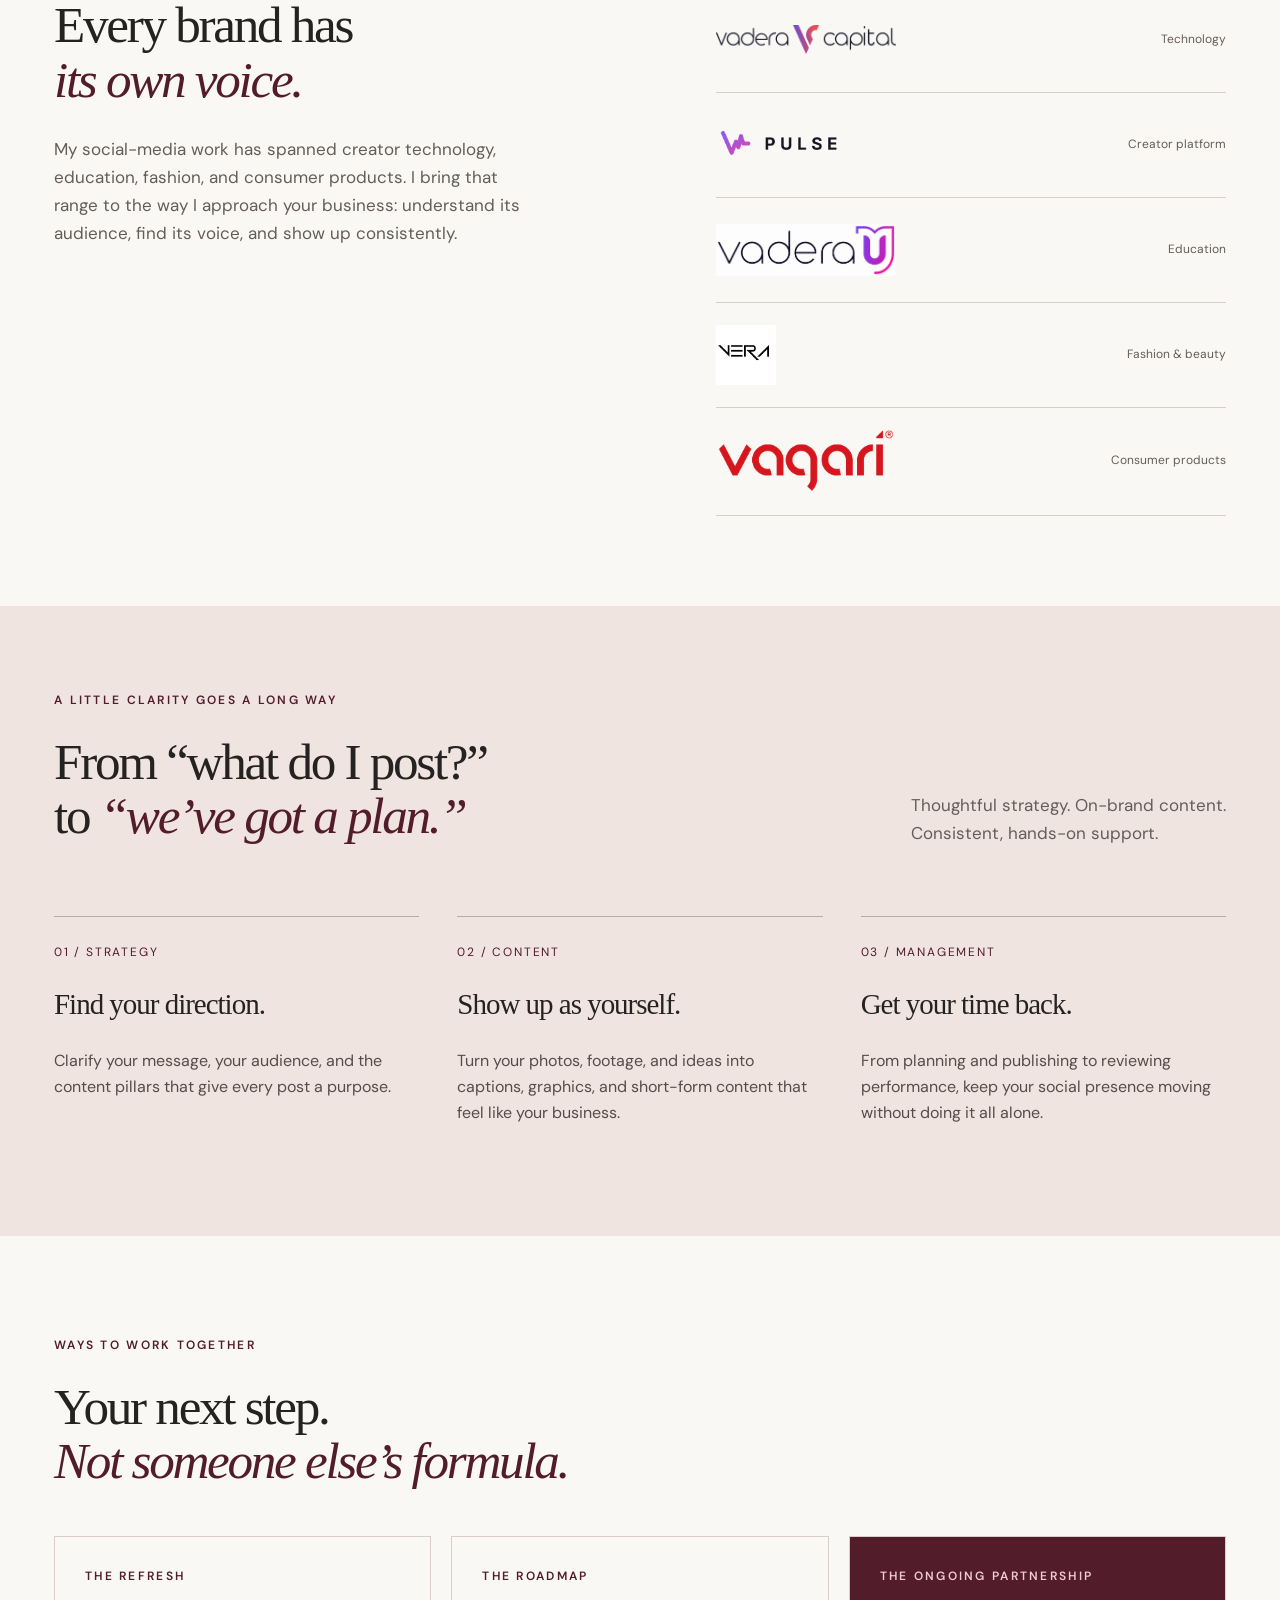
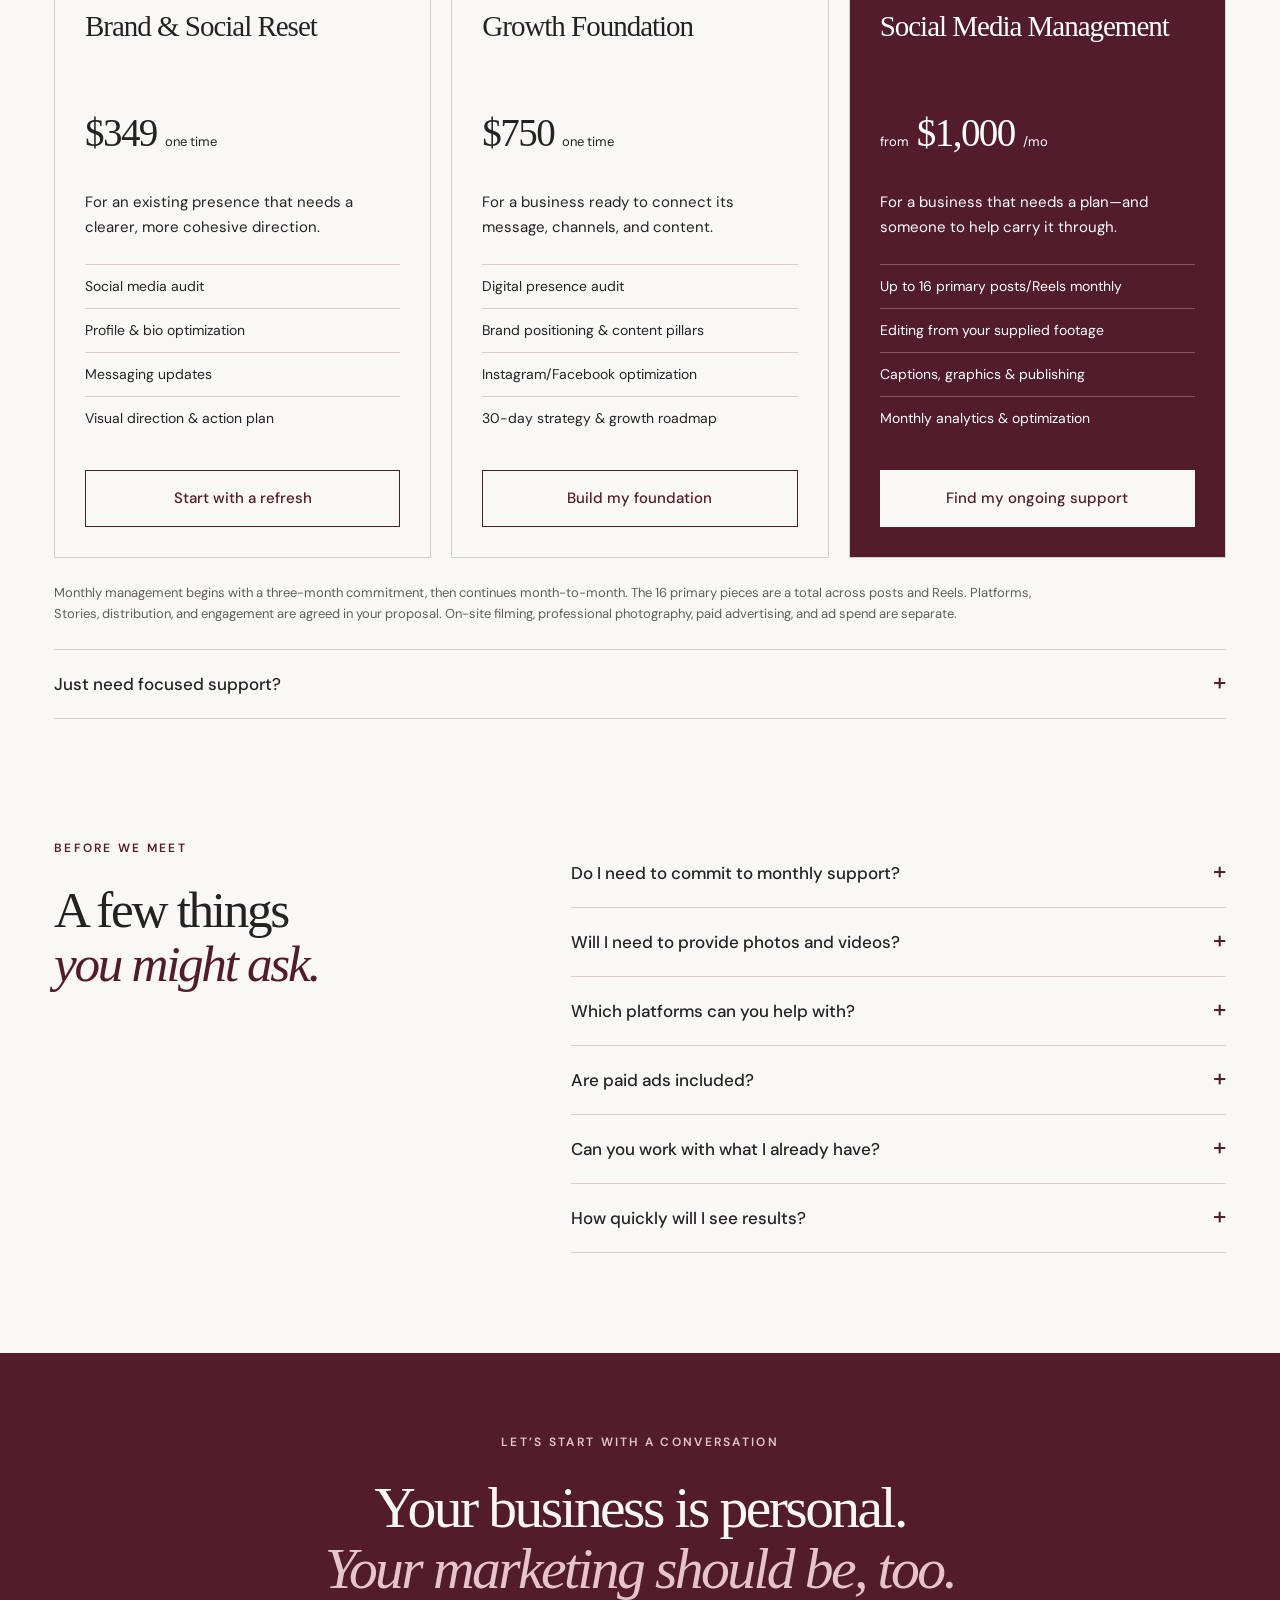
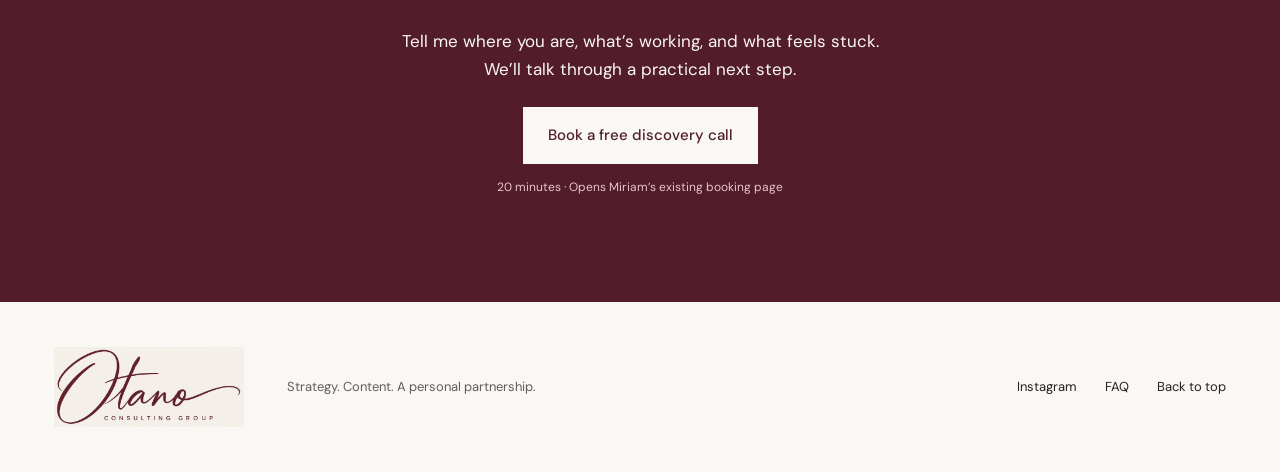
==== commit 7b3e16bf: "Publish approved September 21 website redesign" ====
--- a/index.html
+++ b/index.html
@@ -1,617 +1,5 @@
-<!DOCTYPE html>
-<html lang="en">
-<head>
-<meta charset="UTF-8"/>
-<meta name="viewport" content="width=device-width, initial-scale=1.0"/>
-<title>Otano Consulting Group — Social Media & Content Services</title>
-<link href="https://fonts.googleapis.com/css2?family=Cormorant+Garamond:ital,wght@0,300;0,400;0,600;1,300;1,400&family=DM+Sans:wght@300;400;500;600&display=swap" rel="stylesheet"/>
-<style>
-  :root {
-    --ink: #1a1218;
-    --purple: #3d1f5e;
-    --purple-mid: #5c3182;
-    --purple-light: #7b4fa6;
-    --gold: #c8a96e;
-    --gold-light: #d4b87a;
-    --cream: #faf7f2;
-    --warm-gray: #f0ece4;
-    --text-muted: #7a6e78;
-    --border: rgba(61,31,94,0.12);
-    --gradient: linear-gradient(135deg, #3d1f5e 0%, #5c3182 50%, #7b4fa6 100%);
-  }
-
-  *, *::before, *::after { box-sizing: border-box; margin: 0; padding: 0; }
-  html { scroll-behavior: smooth; }
-  body {
-    font-family: 'DM Sans', sans-serif;
-    background: var(--cream);
-    color: var(--ink);
-    font-size: 16px;
-    line-height: 1.6;
-    overflow-x: hidden;
-  }
-
-  /* ── NAV ── */
-  nav {
-    position: fixed; top: 0; left: 0; right: 0; z-index: 100;
-    padding: 18px 48px;
-    display: flex; align-items: center; justify-content: space-between;
-    background: rgba(250,247,242,0.95);
-    backdrop-filter: blur(12px);
-    border-bottom: 1px solid var(--border);
-  }
-  .nav-logo {
-    font-family: 'Cormorant Garamond', serif;
-    font-size: 1.1rem;
-    font-weight: 600;
-    letter-spacing: 0.12em;
-    text-transform: uppercase;
-    color: var(--purple);
-    text-decoration: none;
-  }
-  .nav-links { display: flex; gap: 16px; align-items: center; }
-  .nav-link {
-    font-size: 0.78rem;
-    font-weight: 500;
-    letter-spacing: 0.1em;
-    text-transform: uppercase;
-    color: var(--purple);
-    text-decoration: none;
-    opacity: 0.6;
-    transition: opacity 0.2s;
-  }
-  .nav-link:hover { opacity: 1; }
-  .nav-link.active { opacity: 1; border-bottom: 1px solid var(--gold); padding-bottom: 2px; }
-  .nav-cta {
-    font-size: 0.78rem;
-    font-weight: 500;
-    letter-spacing: 0.1em;
-    text-transform: uppercase;
-    color: white;
-    text-decoration: none;
-    background: var(--gradient);
-    padding: 10px 24px;
-    transition: all 0.25s;
-  }
-  .nav-cta:hover { opacity: 0.9; }
-
-  /* ── HERO ── */
-  .hero {
-    min-height: 100vh;
-    display: grid;
-    grid-template-columns: 1fr 1fr;
-    padding-top: 72px;
-    overflow: hidden;
-  }
-  .hero-left {
-    display: flex;
-    flex-direction: column;
-    justify-content: center;
-    padding: 80px 56px 80px 72px;
-    position: relative;
-  }
-  .hero-badge {
-    display: inline-flex;
-    align-items: center;
-    gap: 8px;
-    background: rgba(61,31,94,0.08);
-    border: 1px solid rgba(61,31,94,0.15);
-    padding: 6px 16px;
-    border-radius: 100px;
-    font-size: 0.72rem;
-    font-weight: 500;
-    letter-spacing: 0.15em;
-    text-transform: uppercase;
-    color: var(--purple);
-    margin-bottom: 32px;
-    width: fit-content;
-  }
-  .hero-badge::before {
-    content: '';
-    width: 6px; height: 6px;
-    border-radius: 50%;
-    background: var(--gold);
-    animation: pulse 2s infinite;
-  }
-  @keyframes pulse {
-    0%, 100% { opacity: 1; transform: scale(1); }
-    50% { opacity: 0.5; transform: scale(0.8); }
-  }
-  .hero h1 {
-    font-family: 'Cormorant Garamond', serif;
-    font-size: clamp(3rem, 5vw, 5rem);
-    font-weight: 300;
-    line-height: 1.05;
-    color: var(--purple);
-    margin-bottom: 28px;
-    letter-spacing: -0.02em;
-  }
-  .hero h1 em {
-    font-style: italic;
-    background: var(--gradient);
-    -webkit-background-clip: text;
-    -webkit-text-fill-color: transparent;
-    background-clip: text;
-  }
-  .hero-sub {
-    font-size: 1.05rem;
-    font-weight: 300;
-    color: var(--text-muted);
-    line-height: 1.8;
-    max-width: 420px;
-    margin-bottom: 48px;
-  }
-  .hero-actions { display: flex; gap: 16px; flex-wrap: wrap; align-items: center; }
-  .btn-gradient {
-    display: inline-block;
-    background: var(--gradient);
-    color: white;
-    padding: 16px 36px;
-    font-size: 0.85rem;
-    font-weight: 500;
-    letter-spacing: 0.08em;
-    text-decoration: none;
-    transition: all 0.3s;
-    position: relative;
-    overflow: hidden;
-  }
-  .btn-gradient::after {
-    content: '';
-    position: absolute;
-    inset: 0;
-    background: rgba(255,255,255,0.1);
-    opacity: 0;
-    transition: opacity 0.2s;
-  }
-  .btn-gradient:hover::after { opacity: 1; }
-  .btn-outline {
-    display: inline-block;
-    color: var(--purple);
-    font-size: 0.85rem;
-    font-weight: 500;
-    letter-spacing: 0.08em;
-    text-decoration: none;
-    border: 1px solid var(--purple);
-    padding: 15px 32px;
-    transition: all 0.25s;
-  }
-  .btn-outline:hover { background: var(--purple); color: white; }
-  .hero-stats {
-    display: flex;
-    gap: 40px;
-    margin-top: 56px;
-    padding-top: 40px;
-    border-top: 1px solid var(--border);
-  }
-  .stat-number {
-    font-family: 'Cormorant Garamond', serif;
-    font-size: 2rem;
-    font-weight: 400;
-    color: var(--purple);
-    line-height: 1;
-    margin-bottom: 4px;
-  }
-  .stat-label {
-    font-size: 0.75rem;
-    font-weight: 400;
-    color: var(--text-muted);
-    letter-spacing: 0.05em;
-  }
-
-  .hero-right {
-    background: var(--gradient);
-    display: flex;
-    align-items: center;
-    justify-content: center;
-    padding: 80px 56px;
-    position: relative;
-    overflow: hidden;
-  }
-  .hero-right::before {
-    content: '';
-    position: absolute;
-    top: -200px; right: -200px;
-    width: 600px; height: 600px;
-    border-radius: 50%;
-    background: rgba(255,255,255,0.04);
-    pointer-events: none;
-  }
-  .hero-right::after {
-    content: '';
-    position: absolute;
-    bottom: -150px; left: -150px;
-    width: 400px; height: 400px;
-    border-radius: 50%;
-    background: rgba(200,169,110,0.08);
-    pointer-events: none;
-  }
-  .hero-cards {
-    display: flex;
-    flex-direction: column;
-    gap: 16px;
-    width: 100%;
-    max-width: 340px;
-    position: relative;
-    z-index: 2;
-  }
-  .hero-card {
-    background: rgba(255,255,255,0.08);
-    border: 1px solid rgba(255,255,255,0.15);
-    backdrop-filter: blur(10px);
-    padding: 24px 28px;
-    transition: all 0.3s;
-  }
-  .hero-card:hover { background: rgba(255,255,255,0.12); transform: translateX(4px); }
-  .hero-card-label {
-    font-size: 0.65rem;
-    letter-spacing: 0.2em;
-    text-transform: uppercase;
-    color: var(--gold);
-    margin-bottom: 8px;
-  }
-  .hero-card-title {
-    font-family: 'Cormorant Garamond', serif;
-    font-size: 1.2rem;
-    font-weight: 400;
-    color: white;
-    margin-bottom: 4px;
-  }
-  .hero-card-price {
-    font-size: 0.88rem;
-    color: rgba(255,255,255,0.6);
-    font-weight: 300;
-  }
-  .hero-card-price span { color: var(--gold); font-weight: 500; }
-
-  /* ── SECTION BASE ── */
-  section { padding: 100px 72px; }
-  .section-label {
-    font-size: 0.7rem;
-    letter-spacing: 0.22em;
-    text-transform: uppercase;
-    color: var(--gold);
-    margin-bottom: 16px;
-    display: flex;
-    align-items: center;
-    gap: 12px;
-  }
-  .section-label::before { content: ''; display: block; width: 24px; height: 1px; background: var(--gold); }
-  .section-title {
-    font-family: 'Cormorant Garamond', serif;
-    font-size: clamp(2rem, 3.5vw, 3rem);
-    font-weight: 300;
-    line-height: 1.2;
-    color: var(--purple);
-    margin-bottom: 16px;
-  }
-  .section-sub {
-    font-size: 1rem;
-    font-weight: 300;
-    color: var(--text-muted);
-    max-width: 560px;
-    line-height: 1.75;
-    margin-bottom: 64px;
-  }
-
-  /* ── WHAT WE DO ── */
-  .what { background: var(--warm-gray); }
-  .what-grid {
-    display: grid;
-    grid-template-columns: repeat(3, 1fr);
-    gap: 2px;
-    background: var(--border);
-    margin-top: 0;
-  }
-  .what-card {
-    background: var(--warm-gray);
-    padding: 48px 36px;
-    transition: background 0.3s;
-  }
-  .what-card:hover { background: white; }
-  .what-icon {
-    font-size: 1.5rem;
-    margin-bottom: 20px;
-  }
-  .what-title {
-    font-family: 'Cormorant Garamond', serif;
-    font-size: 1.3rem;
-    font-weight: 400;
-    color: var(--purple);
-    margin-bottom: 12px;
-  }
-  .what-desc {
-    font-size: 0.88rem;
-    font-weight: 300;
-    color: var(--text-muted);
-    line-height: 1.75;
-  }
-
-  /* ── PACKAGES ── */
-  .packages { background: var(--cream); }
-  .packages-grid {
-    display: grid;
-    grid-template-columns: repeat(3, 1fr);
-    gap: 2px;
-    background: var(--border);
-  }
-  .package-card {
-    background: var(--cream);
-    padding: 48px 36px;
-    transition: all 0.3s;
-    position: relative;
-  }
-  .package-card:hover { background: white; transform: translateY(-4px); box-shadow: 0 20px 60px rgba(61,31,94,0.1); z-index: 2; }
-  .package-card.featured { background: var(--gradient); }
-  .package-card.featured:hover { opacity: 0.95; }
-  .package-tag {
-    font-size: 0.65rem;
-    letter-spacing: 0.2em;
-    text-transform: uppercase;
-    color: var(--gold);
-    margin-bottom: 20px;
-    display: block;
-  }
-  .package-name {
-    font-family: 'Cormorant Garamond', serif;
-    font-size: 1.5rem;
-    font-weight: 400;
-    color: var(--purple);
-    margin-bottom: 6px;
-    line-height: 1.2;
-  }
-  .package-card.featured .package-name { color: white; }
-  .package-price {
-    font-size: 2rem;
-    font-weight: 300;
-    color: var(--gold);
-    margin-bottom: 8px;
-  }
-  .package-ideal {
-    font-size: 0.78rem;
-    color: var(--text-muted);
-    font-style: italic;
-    margin-bottom: 24px;
-    line-height: 1.5;
-  }
-  .package-card.featured .package-ideal { color: rgba(255,255,255,0.55); }
-  .package-divider { width: 32px; height: 1px; background: var(--border); margin-bottom: 24px; }
-  .package-card.featured .package-divider { background: rgba(255,255,255,0.2); }
-  .package-includes { list-style: none; margin-bottom: 36px; }
-  .package-includes li {
-    font-size: 0.82rem;
-    color: var(--text-muted);
-    padding: 7px 0;
-    border-bottom: 1px solid var(--border);
-    display: flex;
-    gap: 10px;
-    align-items: flex-start;
-    line-height: 1.4;
-  }
-  .package-card.featured .package-includes li { color: rgba(255,255,255,0.65); border-color: rgba(255,255,255,0.1); }
-  .package-includes li::before { content: '—'; color: var(--gold); flex-shrink: 0; }
-  .package-btn {
-    display: inline-block;
-    font-size: 0.75rem;
-    font-weight: 500;
-    letter-spacing: 0.12em;
-    text-transform: uppercase;
-    text-decoration: none;
-    padding: 12px 24px;
-    border: 1px solid var(--purple);
-    color: var(--purple);
-    transition: all 0.25s;
-  }
-  .package-btn:hover { background: var(--purple); color: white; }
-  .package-card.featured .package-btn { border-color: var(--gold); color: var(--gold); }
-  .package-card.featured .package-btn:hover { background: var(--gold); color: var(--purple); }
-
-  /* ── ADD-ONS ── */
-  .addons { background: var(--warm-gray); }
-  .addons-grid {
-    display: grid;
-    grid-template-columns: repeat(4, 1fr);
-    gap: 2px;
-    background: var(--border);
-    margin-top: 48px;
-  }
-  .addon-card { background: var(--warm-gray); padding: 32px 28px; transition: background 0.2s; }
-  .addon-card:hover { background: white; }
-  .addon-name { font-family: 'Cormorant Garamond', serif; font-size: 1.15rem; font-weight: 400; color: var(--purple); margin-bottom: 6px; }
-  .addon-price { font-size: 1rem; font-weight: 300; color: var(--gold); margin-bottom: 8px; }
-  .addon-desc { font-size: 0.8rem; color: var(--text-muted); font-weight: 300; line-height: 1.6; }
-
-  /* ── WHO ── */
-  .who { background: var(--purple); padding: 100px 72px; }
-  .who .section-label { color: var(--gold); }
-  .who .section-label::before { background: var(--gold); }
-  .who .section-title { color: white; margin-bottom: 48px; }
-  .who-grid { display: grid; grid-template-columns: repeat(3, 1fr); gap: 32px; }
-  .who-card { border-top: 1px solid rgba(200,169,110,0.3); padding-top: 24px; }
-  .who-card-title { font-family: 'Cormorant Garamond', serif; font-size: 1.2rem; font-weight: 400; color: white; margin-bottom: 10px; }
-  .who-card p { font-size: 0.88rem; font-weight: 300; color: rgba(255,255,255,0.6); line-height: 1.75; }
-
-  /* ── CONSULTING CALLOUT ── */
-  .consulting-callout {
-    background: var(--cream);
-    padding: 80px 72px;
-    display: grid;
-    grid-template-columns: 1fr auto;
-    gap: 48px;
-    align-items: center;
-    border-top: 1px solid var(--border);
-    border-bottom: 1px solid var(--border);
-  }
-  .callout-label { font-size: 0.7rem; letter-spacing: 0.2em; text-transform: uppercase; color: var(--gold); margin-bottom: 12px; }
-  .callout-title { font-family: 'Cormorant Garamond', serif; font-size: 2rem; font-weight: 300; color: var(--purple); margin-bottom: 12px; line-height: 1.2; }
-  .callout-desc { font-size: 0.92rem; font-weight: 300; color: var(--text-muted); line-height: 1.75; max-width: 560px; }
-  .btn-ghost-dark {
-    display: inline-block;
-    color: var(--purple);
-    font-size: 0.82rem;
-    font-weight: 500;
-    letter-spacing: 0.08em;
-    text-decoration: none;
-    border: 1px solid var(--purple);
-    padding: 14px 28px;
-    white-space: nowrap;
-    transition: all 0.25s;
-  }
-  .btn-ghost-dark:hover { background: var(--purple); color: white; }
-
-  /* ── CTA ── */
-  .cta-section { background: var(--gradient); padding: 120px 72px; text-align: center; position: relative; overflow: hidden; }
-  .cta-section::before {
-    content: '';
-    position: absolute;
-    top: -200px; right: -200px;
-    width: 600px; height: 600px;
-    border-radius: 50%;
-    background: rgba(255,255,255,0.04);
-    pointer-events: none;
-  }
-  .cta-section .section-label { justify-content: center; color: var(--gold); }
-  .cta-section .section-label::before { display: none; }
-  .cta-title {
-    font-family: 'Cormorant Garamond', serif;
-    font-size: clamp(2.2rem, 4vw, 3.8rem);
-    font-weight: 300;
-    color: white;
-    max-width: 680px;
-    margin: 0 auto 20px;
-    line-height: 1.2;
-  }
-  .cta-title em { font-style: italic; color: var(--gold); }
-  .cta-sub { font-size: 1rem; font-weight: 300; color: rgba(255,255,255,0.65); max-width: 460px; margin: 0 auto 48px; line-height: 1.75; }
-  .cta-actions { display: flex; gap: 20px; justify-content: center; flex-wrap: wrap; }
-  .btn-white {
-    display: inline-block;
-    background: white;
-    color: var(--purple);
-    padding: 16px 36px;
-    font-size: 0.82rem;
-    font-weight: 600;
-    letter-spacing: 0.08em;
-    text-transform: uppercase;
-    text-decoration: none;
-    transition: all 0.3s;
-  }
-  .btn-white:hover { background: var(--gold); color: white; }
-  .btn-outline-white {
-    display: inline-block;
-    color: white;
-    font-size: 0.82rem;
-    font-weight: 500;
-    letter-spacing: 0.08em;
-    text-decoration: none;
-    border: 1px solid rgba(255,255,255,0.4);
-    padding: 15px 32px;
-    transition: all 0.25s;
-  }
-  .btn-outline-white:hover { border-color: white; background: rgba(255,255,255,0.1); }
-  .cta-note { margin-top: 32px; font-size: 0.82rem; color: rgba(255,255,255,0.5); }
-  .cta-note a { color: var(--gold); text-decoration: none; }
-
-  /* ── FOOTER ── */
-  footer { background: var(--ink); padding: 48px 72px; display: flex; align-items: center; justify-content: space-between; }
-  .footer-logo { font-family: 'Cormorant Garamond', serif; font-size: 1rem; font-weight: 600; letter-spacing: 0.12em; text-transform: uppercase; color: var(--cream); opacity: 0.6; }
-  .footer-tagline { font-family: 'Cormorant Garamond', serif; font-size: 1rem; font-style: italic; color: rgba(250,247,242,0.35); }
-  .footer-links { display: flex; gap: 24px; list-style: none; }
-  .footer-links a { font-size: 0.78rem; color: rgba(250,247,242,0.4); text-decoration: none; letter-spacing: 0.08em; text-transform: uppercase; transition: color 0.2s; }
-  .footer-links a:hover { color: var(--gold); }
-
-  /* ── ANIMATIONS ── */
-  .fade-up { opacity: 0; transform: translateY(28px); transition: opacity 0.7s ease, transform 0.7s ease; }
-  .fade-up.visible { opacity: 1; transform: translateY(0); }
-
-  /* ── RESPONSIVE ── */
-  @media (max-width: 900px) {
-    nav { padding: 16px 24px; }
-    .hero { grid-template-columns: 1fr; min-height: auto; }
-    .hero-left { padding: 100px 24px 60px; }
-    .hero-right { display: none; }
-    section, .who, .consulting-callout, .cta-section { padding: 72px 24px; }
-    .what-grid, .packages-grid, .who-grid { grid-template-columns: 1fr; }
-    .addons-grid { grid-template-columns: 1fr 1fr; }
-    .consulting-callout { grid-template-columns: 1fr; }
-    .hero-stats { gap: 24px; }
-    footer { flex-direction: column; gap: 20px; text-align: center; padding: 40px 24px; }
-    .footer-links { justify-content: center; }
-  }
-
-/* Shared visual refresh */
-:root { --text-muted:#625663; }
-html { scroll-padding-top:100px; }
-section { padding:76px 6%; }
-nav { padding:16px 5%; }
-.nav-logo { max-width:260px; }
-.nav-links { display:flex; gap:20px; align-items:center; }
-.nav-link { color:var(--purple); opacity:1; text-decoration:none; font-size:.78rem; letter-spacing:.08em; text-transform:uppercase; }
-.menu-toggle { display:none; }
-a:focus-visible, summary:focus-visible, button:focus-visible { outline:3px solid #9b732f; outline-offset:5px; }
-.hero { min-height:680px; }
-.hero-left { padding:72px 10%; }
-.hero-sub { color:#625663; margin-bottom:30px; }
-.hero-right.portrait-panel { display:flex; padding:36px; background:var(--purple); }
-.portrait { margin:0; width:100%; max-width:420px; position:relative; z-index:2; }
-.portrait img { display:block; width:100%; height:460px; object-fit:cover; object-position:50% 40%; border-radius:180px 180px 4px 4px; }
-.portrait figcaption { color:#fff; padding-top:20px; font-size:.85rem; }
-.portrait figcaption strong { display:block; color:#e2c792; font:1.7rem 'Cormorant Garamond',Georgia,serif; }
-.section-label,.callout-label,.package-tag,.offer-tag { color:#806027; }
-.section-sub { max-width:740px; margin-bottom:36px; }
-.packages-grid,.offers-grid { gap:20px; background:transparent; margin-top:32px; align-items:start; }
-.package-card,.offer-card { border:1px solid var(--border); padding:32px 26px; border-radius:6px; }
-.package-card.featured,.offer-card.featured { background:var(--purple); }
-.package-price,.offer-price,.addon-price { color:#806027; }
-.featured .package-price,.featured .offer-price,.featured .package-tag,.featured .offer-tag { color:#e2c792; }
-.package-card.featured .package-ideal,.package-card.featured .package-includes li,.offer-card.featured .offer-desc,.offer-card.featured .offer-includes li { color:#eee6f2; }
-.package-ideal,.offer-desc { font-style:normal; font-size:.9rem; }
-.package-includes,.offer-includes { margin-bottom:20px; }
-.package-includes li,.offer-includes li { font-size:.88rem; }
-.service-details { margin:0 0 24px; }
-.service-details summary { cursor:pointer; padding:10px 0; font-size:.85rem; font-weight:500; }
-.service-details ul { margin-top:12px; }
-.terms-panel { margin-top:28px; padding:24px 28px; background:var(--warm-gray); border-left:3px solid var(--gold); max-width:900px; color:#544957; }
-.terms-panel h3 { font:1.5rem 'Cormorant Garamond',Georgia,serif; color:var(--purple); margin-bottom:8px; }
-.terms-panel p { font-size:.9rem; margin:8px 0; }
-.who,.cta-section { padding:76px 6%; }
-.who-card p,.cta-section .cta-sub,.cta-section .cta-note { color:#eee6f2; }
-.consulting-page .cta-section .cta-sub,.consulting-page .cta-section .cta-note { color:#625663; }
-.about-left,.about-right { padding:64px 10%; }
-.about-left p { color:#eee6f2; }
-.footer-logo { opacity:1; }
-.footer-links a,.footer-tagline { color:#c6bac5; }
-.hero-stats { margin-top:32px; padding-top:24px; }
-.fade-up { opacity:1; transform:none; }
-@media(max-width:900px) {
- .hero { min-height:auto; }
- .hero-left { padding:64px 24px 36px; }
- .hero-right.portrait-panel { padding:28px 24px; }
- .portrait { max-width:340px; }
- .portrait img { height:360px; }
- section,.who,.cta-section { padding:52px 24px; }
- .package-card,.offer-card { padding:28px 24px; }
- .offers-grid { gap:20px; }
- .about-left,.about-right { padding:48px 24px; }
- nav { padding:14px 20px; }
- .nav-logo { font-size:.85rem; max-width:205px; }
- .menu-toggle { display:block; border:1px solid var(--purple); background:transparent; color:var(--purple); padding:9px 12px; font:inherit; font-size:.8rem; cursor:pointer; }
- .nav-links { display:none; position:absolute; top:100%; left:0; right:0; background:var(--cream); border-bottom:1px solid var(--border); padding:20px 24px; align-items:stretch; flex-direction:column; gap:20px; }
- .nav-links.is-open { display:flex; }
- .nav-links a { padding:8px; }
- .nav-links .nav-cta { padding:12px; text-align:center; }
- .hero-actions { gap:16px; flex-wrap:wrap; }
- .addons-grid { grid-template-columns:1fr; }
- .package-btn,.offer-btn { font-size:.72rem; letter-spacing:.06em; }
-}
-@media(prefers-reduced-motion:reduce) { html { scroll-behavior:auto; } *,*::before,*::after { animation:none!important; transition:none!important; } }
-
-.social-proof { background:#f0ece4; }.social-grid { display:grid;grid-template-columns:1fr 1fr;gap:24px; }.social-card { display:block; padding:32px; background:#faf7f2; border:1px solid var(--border); text-decoration:none; color:var(--purple); border-radius:6px; }.social-card h3 { font:2.2rem 'Cormorant Garamond',Georgia,serif; margin-bottom:8px; }.social-card p { color:#625663; margin-bottom:12px; }.social-arrow { display:block; margin-top:24px; font-weight:500; }.social-note { font-size:.8rem; color:#625663; margin-top:20px; }@media(max-width:600px){.social-grid{grid-template-columns:1fr;}}
-.consulting-page .hero h1 em { color:#806027; }
-.portrait-crop { overflow:hidden; border-radius:180px 180px 4px 4px; }
-.portrait-crop img { border-radius:0; transform:scale(1.18) translateX(3%); transform-origin:50% 28%; object-position:50% 40%; }
-.price-prefix { display:block; font-size:.8rem; letter-spacing:.04em; }.price-unit { font-size:.95rem; }.focused-services { background:var(--warm-gray); }.focused-grid { display:grid; grid-template-columns:repeat(3,1fr); gap:32px; margin-bottom:28px; }.focused-grid h3 { font:1.6rem 'Cormorant Garamond',Georgia,serif; color:var(--purple); margin-bottom:10px; }.focused-grid strong { color:#806027; }.focused-grid p,.service-note { color:var(--text-muted); font-size:.9rem; margin:12px 0 24px; }.faq-list { max-width:900px; }.faq details { border-bottom:1px solid var(--border); padding:20px 0; }.faq summary { cursor:pointer; color:var(--purple); font-weight:500; }.faq details p { padding:16px 0 0; color:var(--text-muted); max-width:760px; }.packages-grid { align-items:stretch; }.package-card { display:flex; flex-direction:column; }.package-btn { align-self:start; margin-top:auto; }@media(max-width:900px){.focused-grid{grid-template-columns:1fr;gap:12px;}.hero-stats{flex-wrap:wrap;}}
-</style>
-<!-- Google tag (gtag.js) -->
+<!doctype html>
+<html lang="en"><head><meta charset="utf-8"><meta name="viewport" content="width=device-width,initial-scale=1"><title>Otano Consulting Group | Meet your content partner</title><meta name="description" content="Social media strategy, content creation, and management for small businesses. Meet Miriam Otano and find the right support for your brand."><link rel="icon" href="data:image/svg+xml,%3Csvg xmlns='http://www.w3.org/2000/svg' viewBox='0 0 64 64'%3E%3Crect width='64' height='64' rx='12' fill='%23521c2b'/%3E%3Ctext x='13' y='48' font-size='48' fill='white' font-family='Georgia'%3EO%3C/text%3E%3C/svg%3E"><link rel="stylesheet" href="style.css"><link rel="stylesheet" href="brand.css?v=9">
 <script async src="https://www.googletagmanager.com/gtag/js?id=G-FG1D96ST3H"></script>
 <script>
   window.dataLayer = window.dataLayer || [];
@@ -620,141 +8,12 @@
   gtag('config', 'G-FG1D96ST3H');
 </script>
 </head>
-<body class="marketing-page">
-
-<!-- NAV -->
-<nav aria-label="Main navigation">
-<a href="index.html" class="nav-logo">Otano Consulting Group</a>
-<button class="menu-toggle" type="button" aria-expanded="false" aria-controls="site-menu">Menu</button>
-<div class="nav-links" id="site-menu">
-<a href="index.html" class="nav-link" aria-current="page">Marketing</a>
-<a href="#content" class="nav-link">About</a><a href="#faq" class="nav-link">FAQ</a>
-<a href="#packages" class="nav-cta">View Packages</a>
-</div></nav>
-
-<!-- HERO -->
-<div class="hero">
-  <div class="hero-left">
-    <div class="hero-badge">Social Media & Content Services</div>
-    <h1>Your brand.<br/><em>Everywhere</em><br/>it matters.</h1>
-    <p class="hero-sub">Done-for-you social media management and content creation for businesses that are ready to grow, stay consistent, and stop stressing about what to post.</p>
-    <div class="hero-actions">
-      <a href="https://calendly.com/otanoconsultinggroup/new-meeting-1" target="_blank" class="btn-gradient">Book a Discovery Call</a>
-      <a href="#packages" class="btn-outline">View Packages</a>
-    </div>
-    <div class="hero-stats">
-      <div>
-        <div class="stat-number">3</div>
-        <div class="stat-label">Ways to work together</div>
-      </div>
-      <div>
-        <div class="stat-number">$1,000/mo</div>
-        <div class="stat-label">Management from</div>
-      </div>
-      <div>
-        <div class="stat-number">1:1</div>
-        <div class="stat-label">Personalized support</div>
-      </div>
-    </div>
-  </div>
-  <div class="hero-right portrait-panel">
-<figure class="portrait"><div class="portrait-crop"><img src="miriam-otano.jpg" alt="Miriam Otano, founder of Otano Consulting Group" width="1242" height="2208" fetchpriority="high"/></div><figcaption><strong>Meet Miriam Otano</strong>Founder · Social media strategist · Content partner</figcaption></figure>
-</div>
-</div>
-
-<section class="social-proof" id="content"><div class="section-label">Meet your content partner</div><h2 class="section-title">A real person behind your brand.</h2><p class="section-sub">I'm Miriam Otano. I help small business owners clarify what they sell and show up consistently online. Explore my own channels for a look at my content and professional background.</p><div class="social-grid"><a class="social-card" href="https://www.instagram.com/itsmiriamotano/" target="_blank" rel="noopener noreferrer"><span class="section-label">My own content</span><h3>Instagram</h3><p>@itsmiriamotano</p><p>Explore my personal posts and reels.</p><span class="social-arrow">Visit Instagram ↗</span></a><a class="social-card" href="https://www.linkedin.com/in/miriamotano/" target="_blank" rel="noopener noreferrer"><span class="section-label">Professional background</span><h3>LinkedIn</h3><p>Miriam Otano</p><p>Get to know the person behind Otano Consulting Group.</p><span class="social-arrow">Connect on LinkedIn ↗</span></a></div><p class="social-note">These are my own channels, shared as an introduction to my work and perspective.</p></section>
-
-<!-- WHAT WE DO -->
-<section class="what">
-  <div class="section-label">What We Do</div>
-  <h2 class="section-title">Content that attracts. Management that converts.</h2>
-  <div class="what-grid">
-    <div class="what-card fade-up">
-      <div class="what-icon">✦</div>
-      <div class="what-title">Content Creation</div>
-      <p class="what-desc">Posts, reels, captions, and stories — created for your brand, scheduled and posted for you. No more scrambling for content ideas.</p>
-    </div>
-    <div class="what-card fade-up">
-      <div class="what-icon">◈</div>
-      <div class="what-title">Strategy & Growth</div>
-      <p class="what-desc">Positioning, content pillars, and a practical growth roadmap — so your content has a clear purpose.</p>
-    </div>
-    <div class="what-card fade-up">
-      <div class="what-icon">◎</div>
-      <div class="what-title">Full Management</div>
-      <p class="what-desc">From editing your footage to scheduling and performance reports — ongoing support so you can focus on running your business. On-site production is quoted separately.</p>
-    </div>
-  </div>
-</section>
-
-<!-- PACKAGES -->
-<section class="packages" id="packages"><div class="section-label">Ways to work together</div><h2 class="section-title">A stronger brand. A clearer plan. Consistent content.</h2><p class="section-sub">Start with a focused refresh, build your growth foundation, or get ongoing social media support.</p><div class="packages-grid"><div class="package-card fade-up"><span class="package-tag">One-time project</span><h3 class="package-name">Brand &amp; Social Reset</h3><div class="package-price">$349</div><p class="package-ideal">For businesses that already have social media but need a professional refresh.</p><ul class="package-includes"><li>Social media audit</li><li>Profile optimization</li><li>Bio + messaging updates</li></ul><details class="service-details"><summary>Everything included</summary><ul class="package-includes"><li>Visual/content direction</li><li>Brand consistency recommendations</li><li>Action plan</li></ul></details><a href="https://calendly.com/otanoconsultinggroup/new-meeting-1" target="_blank" rel="noopener noreferrer" class="package-btn">Book a Discovery Call →</a></div><div class="package-card featured fade-up"><span class="package-tag">One-time project</span><h3 class="package-name">Growth Foundation</h3><div class="package-price">$750</div><p class="package-ideal">Build a clear, connected digital presence with a practical plan for growth.</p><ul class="package-includes"><li>Full digital presence audit</li><li>Instagram/Facebook optimization</li><li>Brand messaging + positioning</li></ul><details class="service-details"><summary>Everything included</summary><ul class="package-includes"><li>Content pillars</li><li>Content style/direction</li><li>Website messaging recommendations</li><li>30-day content strategy</li><li>Growth roadmap/playbook</li></ul></details><a href="https://calendly.com/otanoconsultinggroup/new-meeting-1" target="_blank" rel="noopener noreferrer" class="package-btn">Book a Discovery Call →</a></div><div class="package-card fade-up"><span class="package-tag">Ongoing support</span><h3 class="package-name">Social Media Management</h3><div class="package-price"><span class="price-prefix">Starting at</span> $1,000<span class="price-unit">/month</span></div><p class="package-ideal">Strategy and ongoing execution, tailored to your audience and business goals.</p><ul class="package-includes"><li>Content strategy</li><li>Up to 16 primary posts/Reels per month</li><li>Video editing from client-provided footage</li></ul><details class="service-details"><summary>Everything included</summary><ul class="package-includes"><li>Captions, hooks + calls to action</li><li>Branded graphics/Reel covers</li><li>Instagram + Facebook + TikTok/short-form distribution as appropriate</li><li>Stories</li><li>Content calendar</li><li>Basic engagement/community monitoring</li><li>Monthly analytics</li><li>Monthly optimization recommendations</li></ul></details><a href="https://calendly.com/otanoconsultinggroup/new-meeting-1" target="_blank" rel="noopener noreferrer" class="package-btn">Book a Discovery Call →</a></div></div><div class="terms-panel"><h3>Clear scope. No surprises.</h3><p>Brand &amp; Social Reset and Growth Foundation are one-time projects. Monthly services begin with a three-month minimum commitment, billed monthly, then continue month-to-month.</p><p>Management includes up to 16 primary content pieces total per month across posts and Reels. Platforms, distribution, Stories, and engagement scope are agreed in your proposal. On-site filming, professional photography, paid advertising, and ad spend are separate.</p></div></section>
-<section class="focused-services"><div class="section-label">Focused support</div><h2 class="section-title">Need a specific starting point?</h2><p class="section-sub">Choose a standalone audit or content plan, or ask about broader support.</p><div class="focused-grid"><div><h3>Social Media Audit</h3><strong>$199</strong><p>A focused review of your social presence with actionable recommendations.</p></div><div><h3>30-Day Content Strategy</h3><strong>$399</strong><p>A standalone plan to bring direction and consistency to your next month of content.</p></div><div><h3>Custom Growth Strategy</h3><strong>Starting at $1,500/month</strong><p>A custom proposal for broader marketing needs, multiple locations, or more complex growth goals.</p></div></div><p class="service-note">Looking for a Profile + Brand Revamp? Choose Brand &amp; Social Reset. For Social Media Setup / Digital Refresh, choose Growth Foundation.</p><a href="https://calendly.com/otanoconsultinggroup/new-meeting-1" class="btn-outline" target="_blank" rel="noopener noreferrer">Discuss your needs →</a></section>
-<!-- WHO THIS IS FOR -->
-<div class="who">
-  <div class="section-label">Who This Is For</div>
-  <h2 class="section-title">Built for businesses serious about growth.</h2>
-  <div class="who-grid">
-    <div class="who-card fade-up">
-      <div class="who-card-title">Barbershops & Salons</div>
-      <p>You do great work but your social media doesn't show it. We fix that — consistent content, real clients, steady growth.</p>
-    </div>
-    <div class="who-card fade-up">
-      <div class="who-card-title">Small Service Businesses</div>
-      <p>You're too busy running your business to run your social media. We handle it so you can focus on what you do best.</p>
-    </div>
-    <div class="who-card fade-up">
-      <div class="who-card-title">Local Shops & Brands</div>
-      <p>You want to grow online but don't know where to start. We build the strategy, create the content, and manage it all.</p>
-    </div>
-  </div>
-</div>
-
-<section class="faq" id="faq"><div class="section-label">Good to know</div><h2 class="section-title">Your questions, answered.</h2><div class="faq-list"><details><summary>Do I have to sign a long-term contract?</summary><p>One-time projects have a defined scope. Monthly services begin with a three-month minimum commitment, billed monthly, then continue month-to-month. Your proposal and service agreement outline the scope and cancellation terms.</p></details><details><summary>Do your monthly packages include content creation?</summary><p>Yes. Monthly management includes content strategy, captions, graphics, video editing from client-provided footage, and publishing within the agreed scope. On-site filming and professional photography are quoted separately.</p></details><details><summary>Do I need to provide photos and videos?</summary><p>For most monthly management packages, you provide raw photos and video footage for us to transform into polished content. Additional content-production services can be discussed if needed.</p></details><details><summary>Are paid ads included?</summary><p>No. Paid advertising and ad spend are separate from organic social media management.</p></details><details><summary>Can you work with my existing website and social accounts?</summary><p>Yes. We can improve your current digital presence rather than requiring you to start over. Growth Foundation includes website messaging recommendations; website development is not included.</p></details><details><summary>What platforms do you manage?</summary><p>Services can include Instagram, Facebook, TikTok and other short-form platforms depending on your audience and strategy. Your proposal confirms the platforms and distribution included.</p></details><details><summary>How quickly can I expect results?</summary><p>Social media growth is cumulative. The initial focus is building a stronger brand presence, consistent content and a clear strategy; performance is then monitored and optimized over time.</p></details><details><summary>Can I start with a one-time project before monthly management?</summary><p>Yes. Brand &amp; Social Reset or Growth Foundation are good options if you are not ready for ongoing management.</p></details><details><summary>Do you offer custom packages?</summary><p>Yes. Businesses with larger content needs, multiple locations, paid campaigns or broader marketing support can receive a custom proposal.</p></details></div></section>
-<!-- CTA -->
-<section class="cta-section">
-  <div class="section-label">Get Started</div>
-  <h2 class="cta-title">Ready to stop stressing about <em>what to post?</em></h2>
-  <p class="cta-sub">Book a free 20-minute discovery call and let's find the right package for your business.</p>
-  <div class="cta-actions">
-    <a href="https://calendly.com/otanoconsultinggroup/new-meeting-1" target="_blank" class="btn-white">Book a Discovery Call</a>
-    <a href="#packages" class="btn-outline-white">View Packages →</a>
-  </div>
-  <p class="cta-note">Not sure which package is right for you? <a href="https://www.linkedin.com/in/miriamotano/" target="_blank">Message me on LinkedIn</a> and we'll figure it out.</p>
-</section>
-
-<!-- FOOTER -->
-<footer>
-  <div class="footer-logo">Otano Consulting Group</div>
-  <div class="footer-tagline">Strategy that moves you forward.</div>
-  <ul class="footer-links">
-    <li><a href="mailto:otanoconsultinggroup@gmail.com" style="text-transform:none;letter-spacing:0;">otanoconsultinggroup@gmail.com</a></li>
-    <li><a href="https://www.linkedin.com/in/miriamotano/" target="_blank">LinkedIn</a></li>
-    <li><a href="#faq">FAQ</a></li>
-    <li><a href="#packages">Packages</a></li>
-  </ul>
-</footer>
-
-<script>
-  const observer = new IntersectionObserver((entries) => {
-    entries.forEach((entry, i) => {
-      if (entry.isIntersecting) {
-        setTimeout(() => entry.target.classList.add('visible'), i * 120);
-      }
-    });
-  }, { threshold: 0.1 });
-  document.querySelectorAll('.fade-up').forEach(el => observer.observe(el));
-</script>
-
-
-<script>
-const menuButton = document.querySelector('.menu-toggle');
-const menu = document.querySelector('#site-menu');
-function closeMenu() { menu.classList.remove('is-open'); menuButton.setAttribute('aria-expanded','false'); }
-menuButton.addEventListener('click', () => { const open=menu.classList.toggle('is-open'); menuButton.setAttribute('aria-expanded',String(open)); });
-menu.querySelectorAll('a').forEach(link => link.addEventListener('click',closeMenu));
-document.addEventListener('keydown', event => { if(event.key==='Escape' && menu.classList.contains('is-open')) { closeMenu(); menuButton.focus(); } });
-</script>
-
-</body>
-</html>
+<body><header><a class="brand" href="#home" aria-label="Otano home"><svg class="approved-logo" viewBox="180 215 1300 550" role="img" aria-label="Otano Consulting Group"><image href="otano-approved-signature.png" width="1536" height="1024"/></svg></a><button class="menu" aria-expanded="false" aria-controls="navigation">Menu</button><nav id="navigation"><a href="#miriam">Meet Miriam</a><a href="#experience">Experience</a><a href="#services">Services</a><a href="#packages">Packages</a><a href="#faq">FAQ</a><a class="button small" href="#contact">Let’s talk</a></nav></header>
+<main><section class="hero wrap" id="home"><div class="hero-copy"><p class="eyebrow">YOUR BUSINESS. MY PERSONAL COMMITMENT.</p><h1>Your brand.<br>A real person<br><em>behind it.</em></h1><p class="intro">I’m Miriam Otano. Your strategy partner, content planner, and the person helping your business show up with purpose.</p><a class="button" href="#contact">Let’s meet</a><a class="text-link" href="#packages">Explore ways to work together</a><div class="hero-note"><span class="line"></span>Less guesswork. More presence.</div></div><figure class="portrait"><img src="miriam-desk-concept.png" alt="AI-assisted portrait concept of Miriam Otano seated behind a desk" fetchpriority="high"><figcaption><span>Miriam Otano</span><small>FOUNDER & CONTENT PARTNER</small><small class="concept-label">AI-assisted portrait concept</small></figcaption><div class="photo-tag">Personal by design.</div></figure></section>
+<div class="audience"><span>FOR THE BUSINESSES THAT MAKE A COMMUNITY.</span><p>Salons & barbershops <b>·</b> Local shops <b>·</b> Service businesses</p></div>
+<section class="wrap about" id="miriam"><div><p class="eyebrow">MEET YOUR CONTENT PARTNER</p><h2>You run your business.<br><em>I help tell its story.</em></h2></div><div><p class="large">Good marketing starts with understanding the person behind the business.</p><p>I help small business owners bring clarity to their message and consistency to their social presence. Whether you need a fresh start, a practical plan, or ongoing support, we’ll find a starting point that fits.</p><a class="text-link" href="https://www.instagram.com/itsmiriamotano/" target="_blank" rel="noopener">Get to know me on Instagram</a><p class="fine">My personal channel—an introduction to my voice and perspective.</p></div></section>
+<section class="experience wrap" id="experience"><div class="experience-editorial"><p class="eyebrow">HANDS-ON BRAND EXPERIENCE</p><h2>Every brand has<br><em>its own voice.</em></h2><p>My social-media work has spanned creator technology, education, fashion, and consumer products. I bring that range to the way I approach your business: understand its audience, find its voice, and show up consistently.</p></div><div class="brand-roster" aria-label="Brands Miriam has supported"><p class="roster-label">SOCIAL-MEDIA EXPERIENCE WITH</p><div><span class="roster-brand"><img src="vadera-capital.png" alt="Vadera Capital" loading="lazy" class=""><span class="roster-name">Vadera Capital</span></span><small>Technology</small></div><div><span class="roster-brand"><img src="pulse.png" alt="Vadera Pulse" loading="lazy" class=""><span class="roster-name">Vadera Pulse</span></span><small>Creator platform</small></div><div><span class="roster-brand"><img src="vaderau.png" alt="vaderaU" loading="lazy" class=""><span class="roster-name">vaderaU</span></span><small>Education</small></div><div><span class="roster-brand"><img src="vera-wear.jpg" alt="Vera Wear" loading="lazy" class=""><span class="roster-name">Vera Wear</span></span><small>Fashion & beauty</small></div><div><span class="roster-brand"><img src="vagari-red.png" alt="VAGARi" loading="lazy" class="vagari-logo"><span class="roster-name">VAGARi</span></span><small>Consumer products</small></div></div></section>
+<section class="services" id="services"><div class="wrap"><div class="section-head"><div><p class="eyebrow">A LITTLE CLARITY GOES A LONG WAY</p><h2>From “what do I post?”<br>to <em>“we’ve got a plan.”</em></h2></div><p>Thoughtful strategy. On-brand content.<br>Consistent, hands-on support.</p></div><div class="service-grid"><article><span class="number">01 / STRATEGY</span><h3>Find your direction.</h3><p>Clarify your message, your audience, and the content pillars that give every post a purpose.</p></article><article><span class="number">02 / CONTENT</span><h3>Show up as yourself.</h3><p>Turn your photos, footage, and ideas into captions, graphics, and short-form content that feel like your business.</p></article><article><span class="number">03 / MANAGEMENT</span><h3>Get your time back.</h3><p>From planning and publishing to reviewing performance, keep your social presence moving without doing it all alone.</p></article></div></div></section>
+<section class="wrap packages" id="packages"><p class="eyebrow">WAYS TO WORK TOGETHER</p><h2>Your next step.<br><em>Not someone else’s formula.</em></h2><div class="package-grid"><article><p class="eyebrow">THE REFRESH</p><h3>Brand & Social Reset</h3><p class="price">$349 <small>one time</small></p><p>For an existing presence that needs a clearer, more cohesive direction.</p><ul><li>Social media audit</li><li>Profile & bio optimization</li><li>Messaging updates</li><li>Visual direction & action plan</li></ul><a class="button outline" href="#contact">Start with a refresh</a></article><article><p class="eyebrow">THE ROADMAP</p><h3>Growth Foundation</h3><p class="price">$750 <small>one time</small></p><p>For a business ready to connect its message, channels, and content.</p><ul><li>Digital presence audit</li><li>Brand positioning & content pillars</li><li>Instagram/Facebook optimization</li><li>30-day strategy & growth roadmap</li></ul><a class="button outline" href="#contact">Build my foundation</a></article><article class="featured"><p class="eyebrow">THE ONGOING PARTNERSHIP</p><h3>Social Media Management</h3><p class="price"><small>from</small> $1,000 <small>/mo</small></p><p>For a business that needs a plan—and someone to help carry it through.</p><ul><li>Up to 16 primary posts/Reels monthly</li><li>Editing from your supplied footage</li><li>Captions, graphics & publishing</li><li>Monthly analytics & optimization</li></ul><a class="button light" href="#contact">Find my ongoing support</a></article></div><p class="scope">Monthly management begins with a three-month commitment, then continues month-to-month. The 16 primary pieces are a total across posts and Reels. Platforms, Stories, distribution, and engagement are agreed in your proposal. On-site filming, professional photography, paid advertising, and ad spend are separate.</p><details class="extras"><summary>Just need focused support?</summary><div><p><strong>Social Media Audit — $199</strong><br>A focused review with practical recommendations.</p><p><strong>30-Day Content Strategy — $399</strong><br>A clear plan for your next month of content.</p><p><strong>Custom Growth Strategy — from $1,500/month</strong><br>A custom proposal for broader needs or multiple locations.</p></div></details></section>
+<section class="faq wrap" id="faq"><div><p class="eyebrow">BEFORE WE MEET</p><h2>A few things<br><em>you might ask.</em></h2></div><div><details><summary>Do I need to commit to monthly support?</summary><p>No. You can start with a one-time reset or strategy project. Monthly management starts with a three-month minimum, billed monthly, then continues month-to-month.</p></details><details><summary>Will I need to provide photos and videos?</summary><p>For most monthly packages, you provide the raw photos and footage. Editing and agreed content production are included; on-site filming and professional photography are quoted separately.</p></details><details><summary>Which platforms can you help with?</summary><p>Instagram, Facebook, TikTok, and other short-form platforms as appropriate. Your proposal confirms the exact platforms and distribution.</p></details><details><summary>Are paid ads included?</summary><p>No. Paid advertising and ad spend are separate from organic social media management.</p></details><details><summary>Can you work with what I already have?</summary><p>Yes. We can build on your current website and social presence. Growth Foundation includes website messaging recommendations, not website development.</p></details><details><summary>How quickly will I see results?</summary><p>There is no guaranteed growth timeline. The initial focus is a clearer brand presence, a consistent content plan, and ongoing performance review.</p></details></div></section>
+<section class="contact" id="contact"><div class="wrap"><p class="eyebrow">LET’S START WITH A CONVERSATION</p><h2>Your business is personal.<br><em>Your marketing should be, too.</em></h2><p>Tell me where you are, what’s working, and what feels stuck.<br>We’ll talk through a practical next step.</p><a class="button light" href="https://calendly.com/otanoconsultinggroup/new-meeting-1" target="_blank" rel="noopener">Book a free discovery call</a><p class="fine">20 minutes · Opens Miriam’s existing booking page</p></div></section></main><footer class="wrap"><a class="brand" href="#home"><svg class="approved-logo" viewBox="180 215 1300 550" role="img" aria-label="Otano Consulting Group"><image href="otano-approved-signature.png" width="1536" height="1024"/></svg></a><p>Strategy. Content. A personal partnership.</p><a href="https://www.instagram.com/itsmiriamotano/" target="_blank" rel="noopener">Instagram</a><a href="#faq">FAQ</a><a href="#home">Back to top</a></footer><script src="app.js"></script></body></html>
--- a/style.css
+++ b/style.css
@@ -0,0 +1,2 @@
+@import url('https://fonts.googleapis.com/css2?family=Allura&family=DM+Sans:wght@400;500;600;700&family=Manrope:wght@400;500;600&display=swap');
+:root{--paper:#faf8f4;--ink:#252321;--wine:#521c2b;--muted:#645d59;--rose:#efe4df;--line:#d8ceca}*{box-sizing:border-box}html{scroll-behavior:smooth;scroll-padding-top:115px}body{margin:0;background:var(--paper);color:var(--ink);font-family:'DM Sans',Arial,sans-serif;font-size:17px;line-height:1.65}a{color:inherit;text-decoration:none}a:focus-visible,button:focus-visible,summary:focus-visible{outline:3px solid #ab5c72;outline-offset:6px}p{margin:0 0 24px}h1,h2,h3{font-family:Georgia,'Times New Roman',serif;font-weight:400;line-height:1.06;margin:0 0 28px;letter-spacing:-.045em}h1{font-size:clamp(60px,6.8vw,102px)}h2{font-size:clamp(38px,4vw,60px)}h3{font-size:29px;letter-spacing:-.035em}em{font-weight:400;color:var(--wine)}.wrap{max-width:1320px;margin:auto;padding-left:54px;padding-right:54px}.preview{background:var(--wine);color:#fff;font-size:12px;letter-spacing:.055em;text-align:center;padding:7px 16px}.preview span{margin:0 12px}header{position:sticky;top:0;z-index:10;display:flex;align-items:center;justify-content:space-between;padding:22px 54px;background:#faf8f4f5;border-bottom:1px solid #e7dfd9;backdrop-filter:blur(12px)}.brand{font-family:Georgia,serif;font-size:36px;letter-spacing:.18em;line-height:1}.brand small{display:block;font-family:Arial,sans-serif;font-size:9px;letter-spacing:.34em;margin-top:10px}nav{display:flex;gap:30px;align-items:center;font-size:14px}nav>a:not(.button):hover,.text-link:hover{color:#90354f}.button{display:inline-flex;justify-content:center;align-items:center;gap:30px;background:var(--wine);color:white;padding:15px 24px;font-size:15px;font-weight:500;transition:transform .2s,background .2s;border:1px solid var(--wine)}.button:hover{transform:translateY(-2px);background:#732b40}.button.small{padding:11px 22px}.menu{display:none}.hero{display:grid;grid-template-columns:1.05fr 1fr;gap:64px;align-items:center;padding-top:58px;padding-bottom:70px}.eyebrow{font-size:12px;font-weight:600;letter-spacing:.19em;color:var(--wine);margin-bottom:24px}.intro{max-width:460px;font-size:19px;color:var(--muted)}.text-link{display:inline-block;border-bottom:1px solid #947b80;padding:5px 0;font-size:15px}.hero .text-link{display:block;width:fit-content;margin-top:15px}.hero-note{display:flex;align-items:center;gap:16px;font-size:13px;color:var(--muted);margin-top:38px;letter-spacing:.06em}.line{width:40px;height:1px;background:var(--wine)}.portrait{position:relative;margin:0;background:var(--rose);height:630px}.portrait img{width:100%;height:100%;object-fit:cover;object-position:center 30%}.portrait figcaption{position:absolute;left:0;right:0;bottom:0;padding:55px 30px 26px;background:linear-gradient(transparent,#000b);color:white}.portrait figcaption span{font-family:Georgia,serif;font-size:32px;display:block}.portrait figcaption small{font-size:11px;letter-spacing:.18em}.photo-tag{position:absolute;right:-20px;top:35px;writing-mode:vertical-rl;background:var(--wine);color:#fff;padding:22px 14px;font-family:Georgia,serif;font-style:italic;font-size:19px}.audience{text-align:center;border-top:1px solid var(--line);border-bottom:1px solid var(--line);padding:25px 20px}.audience span{font-size:11px;letter-spacing:.18em;color:var(--muted)}.audience p{font-family:Georgia,serif;font-size:25px;margin:10px 0 0}.audience b{font-weight:400;color:#bca69d;margin:0 20px}.about{display:grid;grid-template-columns:1fr 1fr;gap:85px;padding-top:100px;padding-bottom:100px}.large{font-size:23px;line-height:1.5}.fine{font-size:12px;margin-top:14px;color:var(--muted)}.services{background:var(--rose);padding:85px 0}.section-head{display:flex;justify-content:space-between;gap:40px;align-items:end}.section-head>p{color:var(--muted)}.service-grid{display:grid;grid-template-columns:repeat(3,1fr);gap:38px;margin-top:45px}.service-grid article{border-top:1px solid #bda9a4;padding-top:26px}.number{font-size:12px;letter-spacing:.15em;color:var(--wine);display:block;margin-bottom:26px}.service-grid p{font-size:16px;color:#574c49}.packages{padding-top:100px;padding-bottom:70px}.package-grid{display:grid;grid-template-columns:repeat(3,1fr);margin-top:48px;gap:20px}.package-grid article{border:1px solid var(--line);padding:30px;display:flex;flex-direction:column}.package-grid article>p:not(.eyebrow):not(.price){font-size:15px}.package-grid h3{min-height:62px}.price{font-family:Georgia,serif;font-size:39px;letter-spacing:-.04em;margin:0 0 25px}.price small{font-family:'DM Sans',sans-serif;font-size:13px;letter-spacing:0}.package-grid ul{list-style:none;margin:0 0 30px;padding:0;font-size:14px;flex:1}.package-grid li{border-top:1px solid var(--line);padding:10px 0}.outline{background:transparent;color:var(--wine)}.outline:hover{color:white}.featured{background:var(--wine);color:#fff}.featured .eyebrow{color:#f1c9d2}.featured li{border-color:#865262}.light{background:var(--paper);color:var(--wine);border-color:var(--paper)}.light:hover{background:#efdfdc;color:var(--wine)}.scope{font-size:13px;color:var(--muted);margin-top:24px;max-width:980px}.extras{border-top:1px solid var(--line);border-bottom:1px solid var(--line)}summary{cursor:pointer;padding:20px 0;list-style:none;font-size:17px;font-weight:500;display:flex;justify-content:space-between;gap:24px}summary:after{content:'+';color:var(--wine);font-size:24px;line-height:1}details[open]>summary:after{content:'−'}.extras>div{display:grid;grid-template-columns:repeat(3,1fr);gap:35px;font-size:15px}.faq{display:grid;grid-template-columns:.8fr 1.2fr;gap:80px;padding-top:50px;padding-bottom:100px}.faq details{border-bottom:1px solid var(--line)}.faq details p{color:var(--muted);font-size:16px}.contact{background:var(--wine);color:var(--paper);padding:80px 0;text-align:center}.contact .eyebrow,.contact em,.contact .fine{color:#e6c4cc}.contact h2{font-size:clamp(38px,4.5vw,65px)}footer{display:flex;align-items:center;gap:28px;padding-top:45px;padding-bottom:45px;font-size:13px}footer p{margin:0 auto 0 15px;color:var(--muted)}footer .brand{font-size:25px}footer .brand small{font-size:7px}@media(min-width:1500px){header{padding-left:calc((100vw - 1212px)/2);padding-right:calc((100vw - 1212px)/2)}}@media(max-width:1000px){.wrap{padding-left:30px;padding-right:30px}header{padding:20px 30px}nav{gap:18px}.hero{gap:35px}.portrait{height:560px}.package-grid article{padding:22px}.package-grid{gap:12px}.about,.faq{gap:40px}.section-head{align-items:start}.section-head>p{max-width:230px}footer{flex-wrap:wrap}}@media(max-width:720px){html{scroll-padding-top:90px}.preview{font-size:10px}.wrap{padding-left:24px;padding-right:24px}header{padding:18px 24px}.brand{font-size:28px}.brand small{font-size:7px}.menu{display:block;background:none;border:1px solid var(--line);padding:8px 14px;font:inherit;font-size:14px}nav{display:none;position:absolute;top:100%;left:0;right:0;background:var(--paper);padding:24px;box-shadow:0 10px 20px #0001}nav.open{display:flex;flex-direction:column;align-items:stretch}.hero{grid-template-columns:1fr;gap:35px;padding-top:38px;padding-bottom:45px}h1{font-size:64px}.hero-copy .eyebrow{font-size:10px}.intro{font-size:17px}.portrait{height:510px;margin-right:12px}.photo-tag{right:-12px}.hero-note{margin-top:25px}.audience p{font-size:19px}.audience b{margin:0 5px}.audience span{font-size:9px}.about,.faq{grid-template-columns:1fr;gap:16px;padding-top:60px;padding-bottom:60px}.services{padding:60px 0}.section-head{display:block}.section-head>p{max-width:none}.service-grid,.package-grid,.extras>div{grid-template-columns:1fr;gap:20px}.service-grid{margin-top:24px}.service-grid article{padding-top:22px}.service-grid h3{margin-bottom:16px}.packages{padding-top:60px;padding-bottom:25px}.package-grid{margin-top:30px}.package-grid article{padding:28px}.package-grid h3{min-height:0}.package-grid .button{margin-top:10px}.contact{padding:60px 0}.contact br{display:none}.contact h2{line-height:1.13}footer{gap:22px;padding-top:30px;padding-bottom:30px}footer p{width:100%;margin:0;order:4}h2{line-height:1.12}}@media(prefers-reduced-motion:reduce){html{scroll-behavior:auto}.button{transition:none}}
--- a/brand.css
+++ b/brand.css
@@ -0,0 +1,15 @@
+.brand{display:inline-flex;flex-direction:column;align-items:center;flex-shrink:0;letter-spacing:0;color:var(--wine);width:177px}
+.wordmark{display:flex;align-items:center;justify-content:center;height:81px;white-space:nowrap}
+.initial{display:block;width:75px;height:81px;flex-shrink:0;overflow:visible}
+.signature{position:relative;font-family:'Allura','Brush Script MT',cursive;font-weight:400;font-size:69px;line-height:1;letter-spacing:-.035em;margin-left:-24px;transform:translateY(9px)}
+.brand small{font-family:'DM Sans',Arial,sans-serif;font-size:8px;letter-spacing:.26em;margin-top:5px;line-height:1.5}
+header{padding-top:10px;padding-bottom:10px}
+footer .brand{width:158px}footer .wordmark{height:70px}footer .initial{width:65px;height:70px}footer .signature{font-size:61px;margin-left:-21px;transform:translateY(8px)}footer .brand small{font-size:7px}
+@media(max-width:720px){.brand{width:144px}.wordmark{height:66px}.initial{width:61px;height:66px}.signature{font-size:57px;margin-left:-20px;transform:translateY(7px)}.brand small{font-size:7px;margin-top:4px}header{padding-top:10px;padding-bottom:10px}}
+.experience{padding-top:25px;padding-bottom:90px}.experience-intro{max-width:720px;color:var(--muted)}.experience-grid{display:grid;grid-template-columns:repeat(3,1fr);gap:24px;margin-top:35px}.experience-grid article{border:1px solid var(--line);background:white}.experience-art{height:160px;display:flex;align-items:center;justify-content:center;padding:34px;background:#f1ece8}.experience-art img{max-width:100%;max-height:100%;object-fit:contain}.art-3{background:#172230}.art-4{background:#fff}.art-5{padding:0;overflow:hidden}.art-5 img{width:100%;height:100%;max-height:none;object-fit:cover;object-position:center 55%}.experience-copy{padding:24px}.experience-copy .eyebrow{font-size:10px;margin-bottom:12px}.experience-copy h3{font-size:27px;margin-bottom:10px}.experience-copy>p:last-child{font-size:14px;color:var(--muted);margin:0}.experience-grid a:hover h3{text-decoration:underline;text-underline-offset:5px}.experience .section-head>p{max-width:330px}header nav{gap:22px}@media(max-width:1000px){header nav{gap:14px;font-size:13px}}@media(max-width:720px){.experience-grid{grid-template-columns:1fr}.experience{padding-bottom:60px}.experience-art{height:175px}header nav{font-size:16px}}
+.portrait figcaption .concept-label{display:block;font-size:11px;letter-spacing:.02em;margin-top:7px}.portrait img{object-position:center center}
+.signature-word{font-family:'Allura','Brush Script MT',cursive;font-weight:400;position:relative;align-items:baseline;height:80px;transform:rotate(-7deg);gap:0}.signature-o{font-size:105px;line-height:.85;letter-spacing:-.12em}.signature-tail{font-size:70px;line-height:1;margin-left:-7px;transform:translateY(2px)}.brand small{margin-top:9px}.experience{display:grid;grid-template-columns:1.1fr 1fr;gap:100px;padding-top:25px;padding-bottom:90px}.experience-editorial>p:last-child{max-width:490px;color:var(--muted)}.roster-label{font-size:11px;letter-spacing:.16em;color:var(--muted);padding-bottom:14px;border-bottom:1px solid var(--line);margin:0}.brand-roster>div{display:flex;justify-content:space-between;gap:20px;align-items:baseline;padding:20px 0;border-bottom:1px solid var(--line)}.brand-roster span{font-family:Georgia,serif;font-size:27px;letter-spacing:-.035em}.brand-roster small{font-size:12px;color:var(--muted);text-align:right}footer .signature-word{height:70px}footer .signature-o{font-size:92px}footer .signature-tail{font-size:61px}@media(max-width:1000px){.experience{gap:45px}}@media(max-width:720px){.experience{grid-template-columns:1fr;gap:20px;padding-bottom:60px}.signature-word{height:64px}.signature-o{font-size:85px}.signature-tail{font-size:57px}.brand-roster span{font-size:25px}}
+.signature-t{display:inline-block;font-size:1.18em;-webkit-text-stroke:.45px currentColor;margin-right:.015em;line-height:.8}
+.brand{width:220px}.approved-logo{display:block;width:100%;height:auto;mix-blend-mode:multiply}footer .brand{width:190px}@media(max-width:720px){.brand{width:170px}}
+.brand-roster>div{align-items:center;min-height:105px}.brand-roster .roster-brand{display:flex;align-items:center;gap:20px}.roster-brand img{width:180px;height:60px;object-fit:contain;object-position:left center}.brand-roster .roster-name{position:absolute;width:1px;height:1px;overflow:hidden;clip-path:inset(50%)}.roster-brand img.product-mark{width:100px;height:120px;object-fit:cover;object-position:center}.brand-roster .roster-brand:has(.product-mark) .roster-name{position:static;width:auto;height:auto;clip-path:none;font-size:23px}@media(max-width:720px){.roster-brand img{width:150px}.brand-roster .roster-brand{gap:12px}}
+.roster-brand img.vagari-logo{width:180px;height:67px;object-fit:contain}@media(max-width:720px){.roster-brand img.vagari-logo{width:150px;height:56px}}
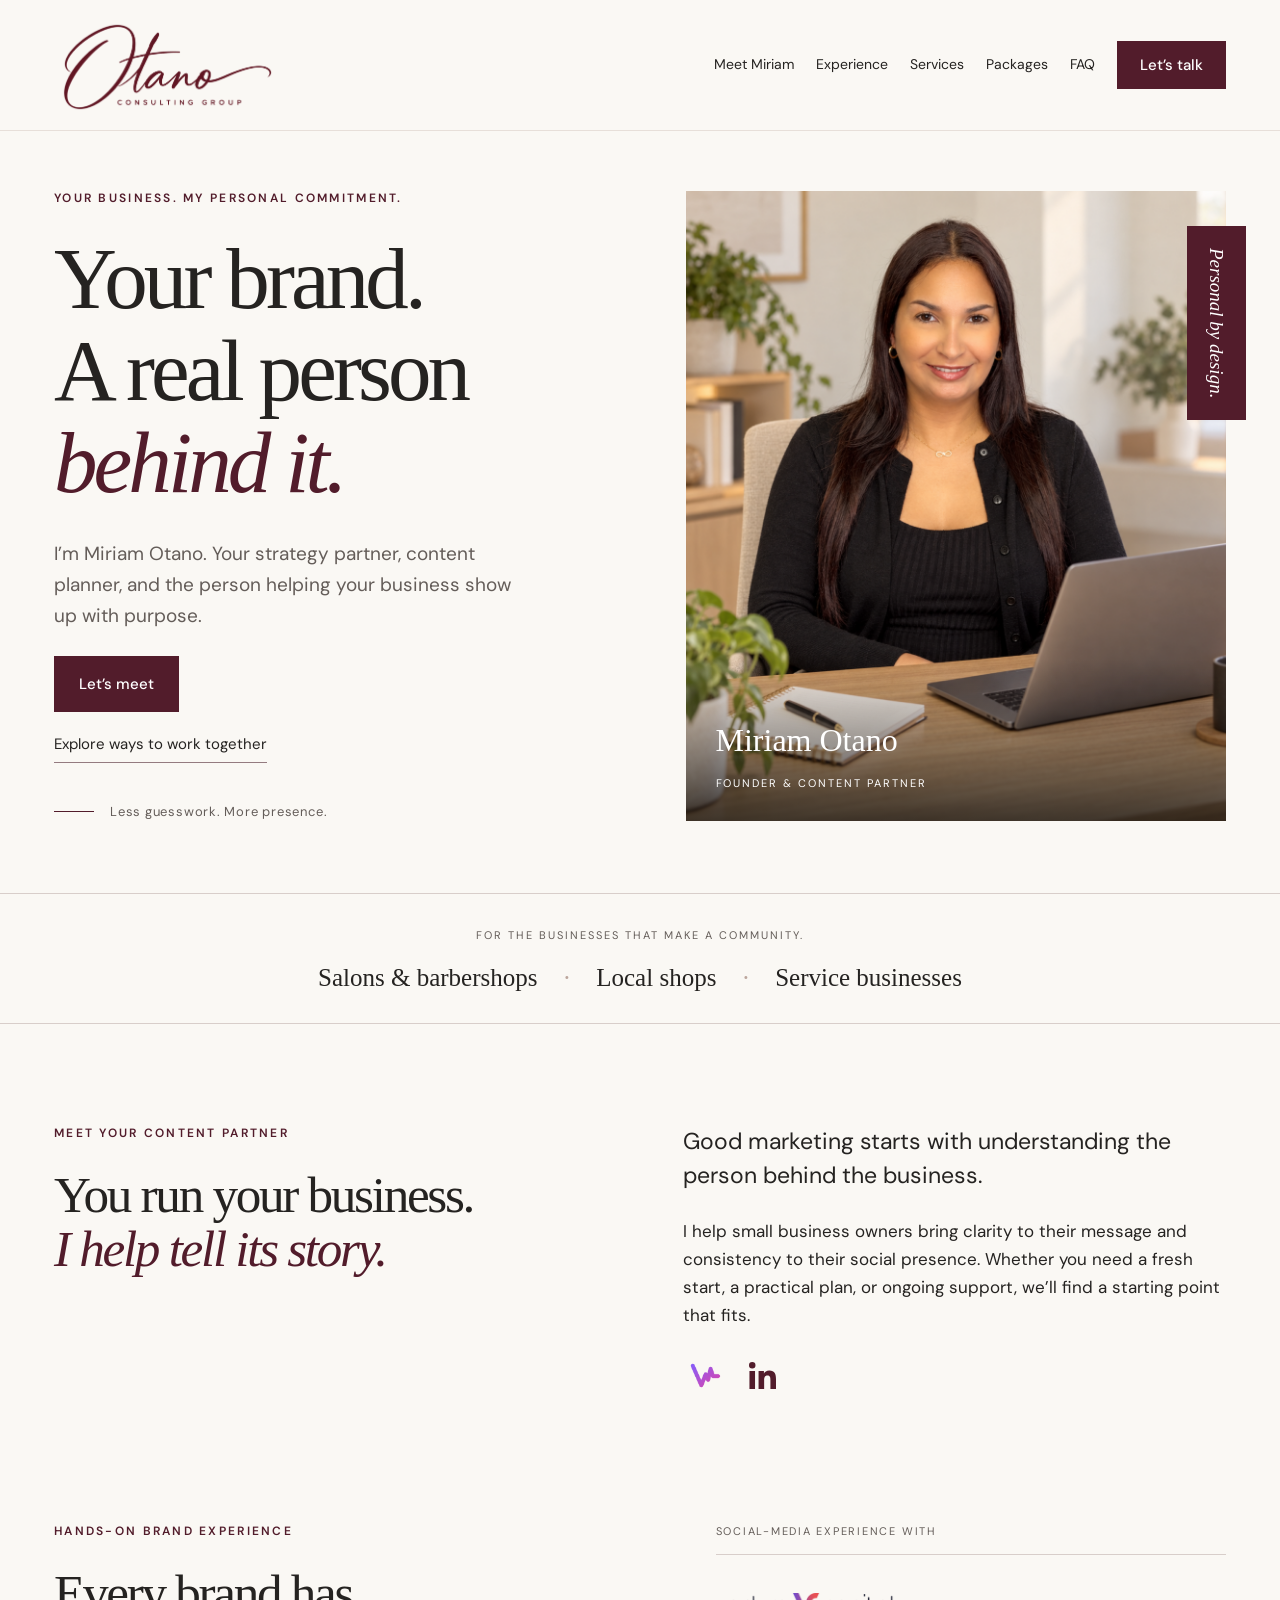
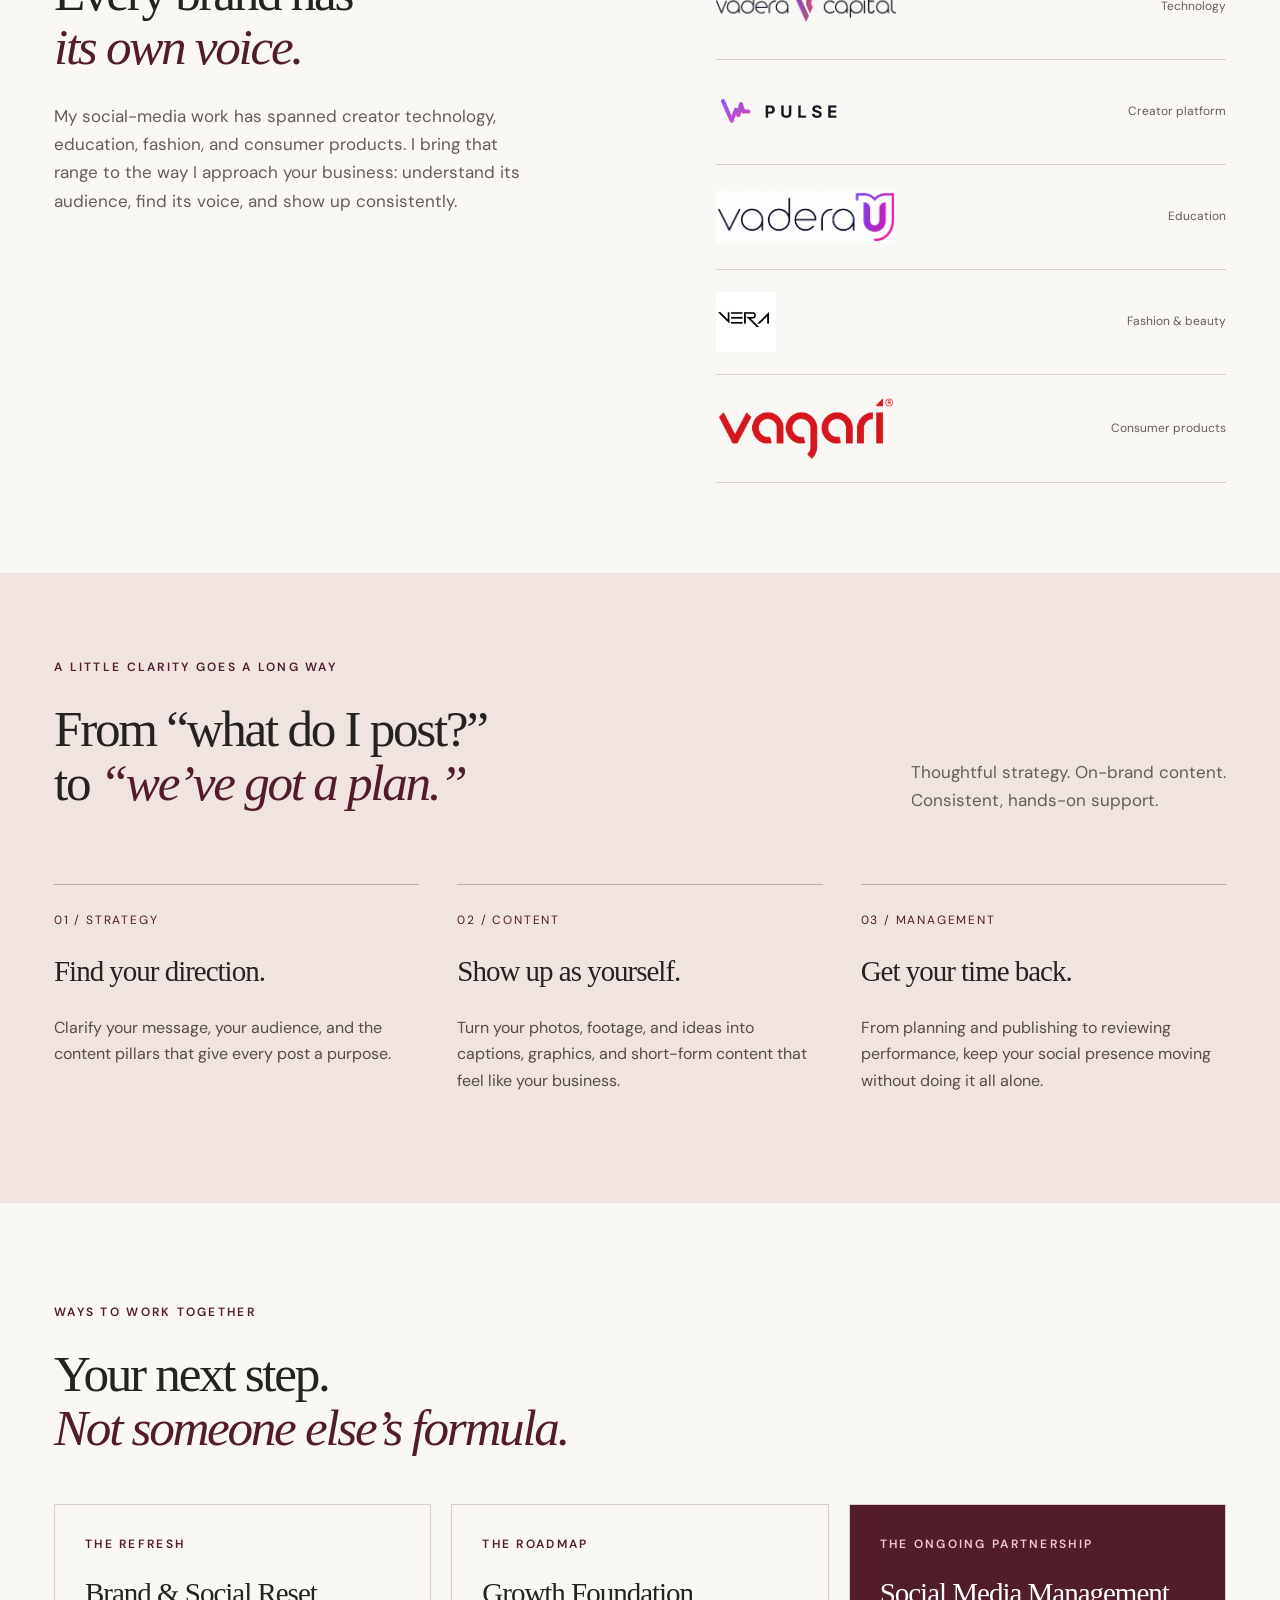
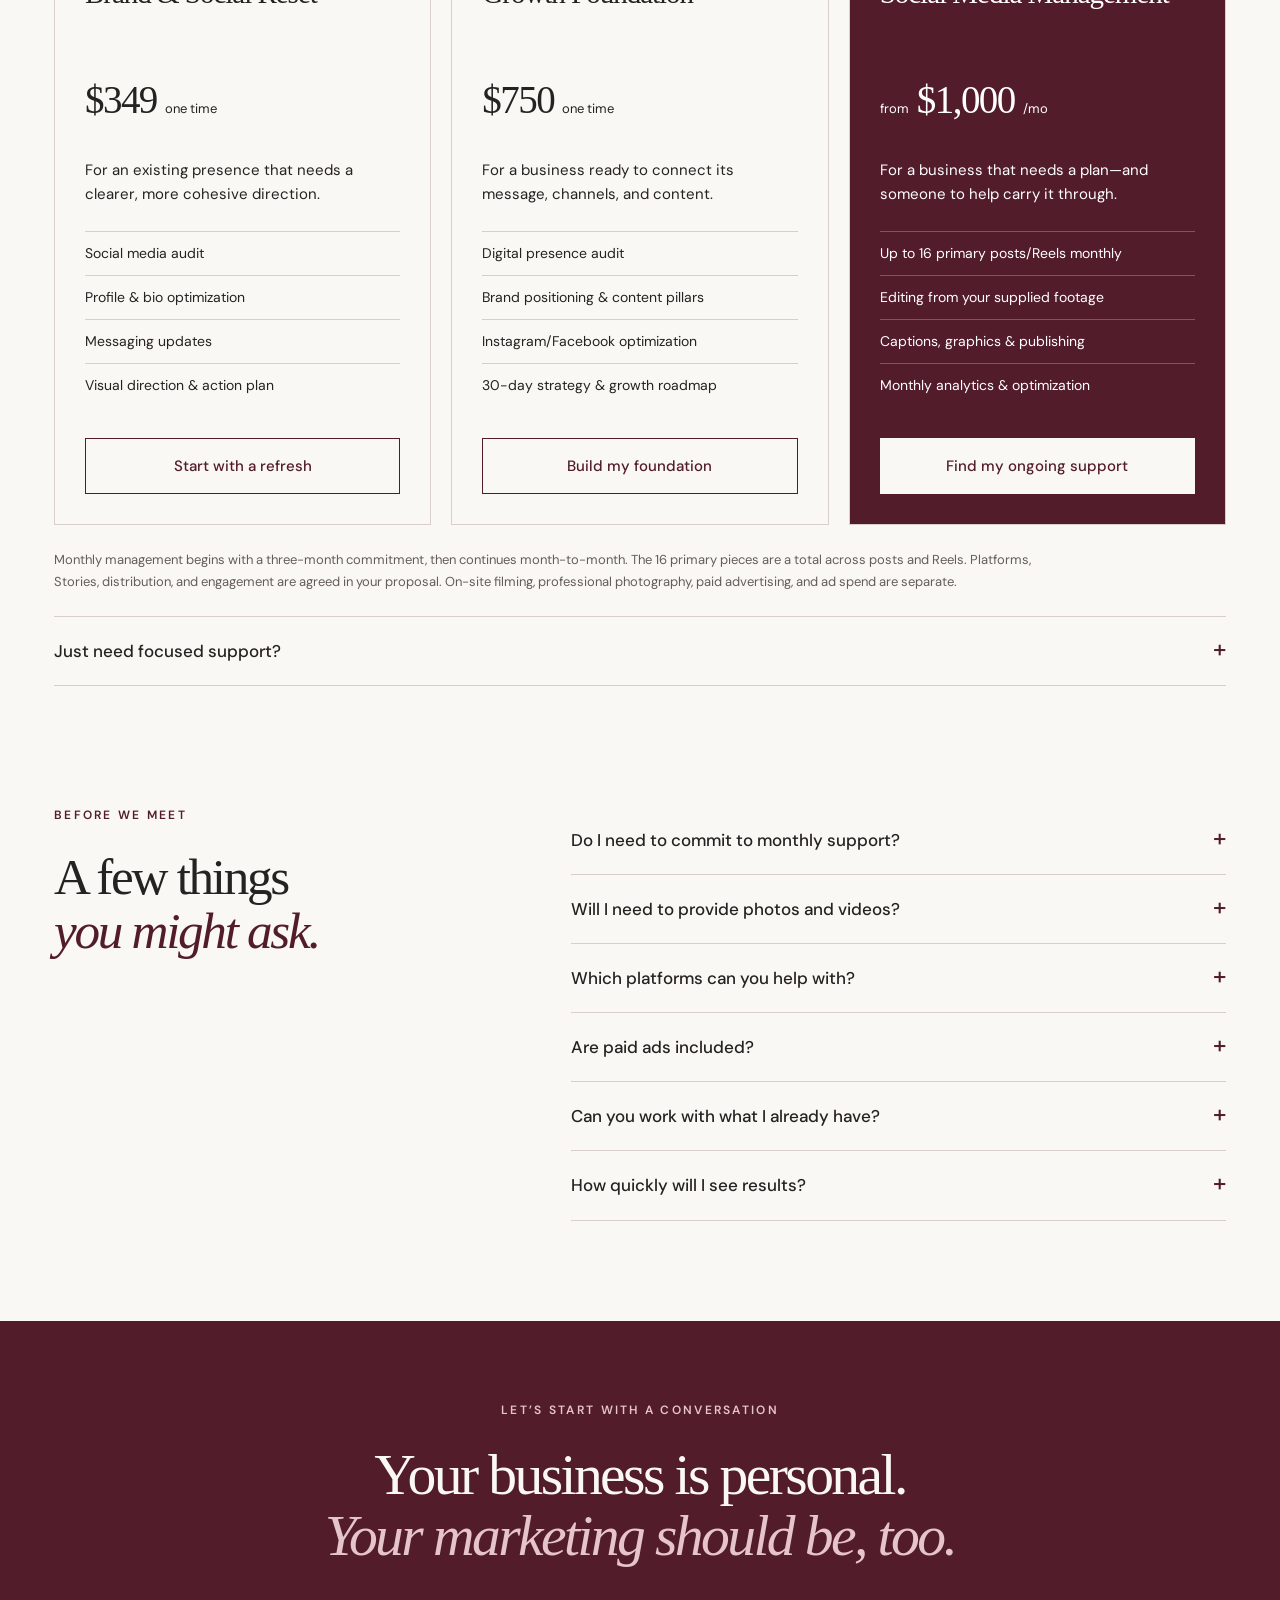
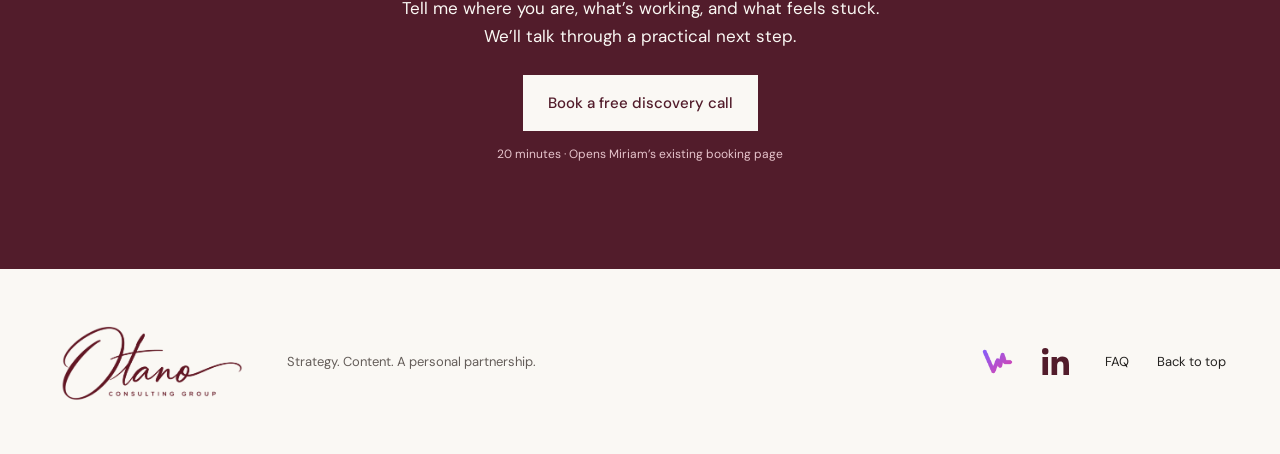
==== commit 824ee7e2: "Update transparent logo and Pulse and LinkedIn links" ====
--- a/index.html
+++ b/index.html
@@ -7,13 +7,13 @@
   gtag('js', new Date());
   gtag('config', 'G-FG1D96ST3H');
 </script>
-</head>
-<body><header><a class="brand" href="#home" aria-label="Otano home"><svg class="approved-logo" viewBox="180 215 1300 550" role="img" aria-label="Otano Consulting Group"><image href="otano-approved-signature.png" width="1536" height="1024"/></svg></a><button class="menu" aria-expanded="false" aria-controls="navigation">Menu</button><nav id="navigation"><a href="#miriam">Meet Miriam</a><a href="#experience">Experience</a><a href="#services">Services</a><a href="#packages">Packages</a><a href="#faq">FAQ</a><a class="button small" href="#contact">Let’s talk</a></nav></header>
-<main><section class="hero wrap" id="home"><div class="hero-copy"><p class="eyebrow">YOUR BUSINESS. MY PERSONAL COMMITMENT.</p><h1>Your brand.<br>A real person<br><em>behind it.</em></h1><p class="intro">I’m Miriam Otano. Your strategy partner, content planner, and the person helping your business show up with purpose.</p><a class="button" href="#contact">Let’s meet</a><a class="text-link" href="#packages">Explore ways to work together</a><div class="hero-note"><span class="line"></span>Less guesswork. More presence.</div></div><figure class="portrait"><img src="miriam-desk-concept.png" alt="AI-assisted portrait concept of Miriam Otano seated behind a desk" fetchpriority="high"><figcaption><span>Miriam Otano</span><small>FOUNDER & CONTENT PARTNER</small><small class="concept-label">AI-assisted portrait concept</small></figcaption><div class="photo-tag">Personal by design.</div></figure></section>
+<link rel="stylesheet" href="site-update.css?v=20260921"></head>
+<body><header><a class="brand" href="#home" aria-label="Otano home"><img class="approved-logo" src="otano-logo-transparent.png" alt="Otano Consulting Group"></a><button class="menu" aria-expanded="false" aria-controls="navigation">Menu</button><nav id="navigation"><a href="#miriam">Meet Miriam</a><a href="#experience">Experience</a><a href="#services">Services</a><a href="#packages">Packages</a><a href="#faq">FAQ</a><a class="button small" href="#contact">Let’s talk</a></nav></header>
+<main><section class="hero wrap" id="home"><div class="hero-copy"><p class="eyebrow">YOUR BUSINESS. MY PERSONAL COMMITMENT.</p><h1>Your brand.<br>A real person<br><em>behind it.</em></h1><p class="intro">I’m Miriam Otano. Your strategy partner, content planner, and the person helping your business show up with purpose.</p><a class="button" href="#contact">Let’s meet</a><a class="text-link" href="#packages">Explore ways to work together</a><div class="hero-note"><span class="line"></span>Less guesswork. More presence.</div></div><figure class="portrait"><img src="miriam-desk-concept.png" alt="Miriam Otano seated behind a desk" fetchpriority="high"><figcaption><span>Miriam Otano</span><small>FOUNDER & CONTENT PARTNER</small></figcaption><div class="photo-tag">Personal by design.</div></figure></section>
 <div class="audience"><span>FOR THE BUSINESSES THAT MAKE A COMMUNITY.</span><p>Salons & barbershops <b>·</b> Local shops <b>·</b> Service businesses</p></div>
-<section class="wrap about" id="miriam"><div><p class="eyebrow">MEET YOUR CONTENT PARTNER</p><h2>You run your business.<br><em>I help tell its story.</em></h2></div><div><p class="large">Good marketing starts with understanding the person behind the business.</p><p>I help small business owners bring clarity to their message and consistency to their social presence. Whether you need a fresh start, a practical plan, or ongoing support, we’ll find a starting point that fits.</p><a class="text-link" href="https://www.instagram.com/itsmiriamotano/" target="_blank" rel="noopener">Get to know me on Instagram</a><p class="fine">My personal channel—an introduction to my voice and perspective.</p></div></section>
+<section class="wrap about" id="miriam"><div><p class="eyebrow">MEET YOUR CONTENT PARTNER</p><h2>You run your business.<br><em>I help tell its story.</em></h2></div><div><p class="large">Good marketing starts with understanding the person behind the business.</p><p>I help small business owners bring clarity to their message and consistency to their social presence. Whether you need a fresh start, a practical plan, or ongoing support, we’ll find a starting point that fits.</p><div class="social-links"><a href="https://vaderapulse.app/miriamotano" target="_blank" rel="noopener" aria-label="Miriam Otano on Pulse"><img src="pulse-icon.png" alt="" width="32" height="28"></a><a href="https://www.linkedin.com/in/miriamotano/" target="_blank" rel="noopener" aria-label="Miriam Otano on LinkedIn"><svg viewBox="0 0 24 24" width="27" height="27" fill="currentColor" aria-hidden="true"><path d="M5.37 24H.4V7.98h4.97V24ZM2.88 5.8a2.88 2.88 0 1 1 0-5.76 2.88 2.88 0 0 1 0 5.76ZM24 24h-4.96v-7.8c0-1.86-.04-4.25-2.59-4.25-2.59 0-2.99 2.02-2.99 4.11V24H8.5V7.98h4.76v2.19h.07c.66-1.26 2.28-2.59 4.69-2.59 5.01 0 5.98 3.3 5.98 7.59V24Z"/></svg></a></div></div></section>
 <section class="experience wrap" id="experience"><div class="experience-editorial"><p class="eyebrow">HANDS-ON BRAND EXPERIENCE</p><h2>Every brand has<br><em>its own voice.</em></h2><p>My social-media work has spanned creator technology, education, fashion, and consumer products. I bring that range to the way I approach your business: understand its audience, find its voice, and show up consistently.</p></div><div class="brand-roster" aria-label="Brands Miriam has supported"><p class="roster-label">SOCIAL-MEDIA EXPERIENCE WITH</p><div><span class="roster-brand"><img src="vadera-capital.png" alt="Vadera Capital" loading="lazy" class=""><span class="roster-name">Vadera Capital</span></span><small>Technology</small></div><div><span class="roster-brand"><img src="pulse.png" alt="Vadera Pulse" loading="lazy" class=""><span class="roster-name">Vadera Pulse</span></span><small>Creator platform</small></div><div><span class="roster-brand"><img src="vaderau.png" alt="vaderaU" loading="lazy" class=""><span class="roster-name">vaderaU</span></span><small>Education</small></div><div><span class="roster-brand"><img src="vera-wear.jpg" alt="Vera Wear" loading="lazy" class=""><span class="roster-name">Vera Wear</span></span><small>Fashion & beauty</small></div><div><span class="roster-brand"><img src="vagari-red.png" alt="VAGARi" loading="lazy" class="vagari-logo"><span class="roster-name">VAGARi</span></span><small>Consumer products</small></div></div></section>
 <section class="services" id="services"><div class="wrap"><div class="section-head"><div><p class="eyebrow">A LITTLE CLARITY GOES A LONG WAY</p><h2>From “what do I post?”<br>to <em>“we’ve got a plan.”</em></h2></div><p>Thoughtful strategy. On-brand content.<br>Consistent, hands-on support.</p></div><div class="service-grid"><article><span class="number">01 / STRATEGY</span><h3>Find your direction.</h3><p>Clarify your message, your audience, and the content pillars that give every post a purpose.</p></article><article><span class="number">02 / CONTENT</span><h3>Show up as yourself.</h3><p>Turn your photos, footage, and ideas into captions, graphics, and short-form content that feel like your business.</p></article><article><span class="number">03 / MANAGEMENT</span><h3>Get your time back.</h3><p>From planning and publishing to reviewing performance, keep your social presence moving without doing it all alone.</p></article></div></div></section>
 <section class="wrap packages" id="packages"><p class="eyebrow">WAYS TO WORK TOGETHER</p><h2>Your next step.<br><em>Not someone else’s formula.</em></h2><div class="package-grid"><article><p class="eyebrow">THE REFRESH</p><h3>Brand & Social Reset</h3><p class="price">$349 <small>one time</small></p><p>For an existing presence that needs a clearer, more cohesive direction.</p><ul><li>Social media audit</li><li>Profile & bio optimization</li><li>Messaging updates</li><li>Visual direction & action plan</li></ul><a class="button outline" href="#contact">Start with a refresh</a></article><article><p class="eyebrow">THE ROADMAP</p><h3>Growth Foundation</h3><p class="price">$750 <small>one time</small></p><p>For a business ready to connect its message, channels, and content.</p><ul><li>Digital presence audit</li><li>Brand positioning & content pillars</li><li>Instagram/Facebook optimization</li><li>30-day strategy & growth roadmap</li></ul><a class="button outline" href="#contact">Build my foundation</a></article><article class="featured"><p class="eyebrow">THE ONGOING PARTNERSHIP</p><h3>Social Media Management</h3><p class="price"><small>from</small> $1,000 <small>/mo</small></p><p>For a business that needs a plan—and someone to help carry it through.</p><ul><li>Up to 16 primary posts/Reels monthly</li><li>Editing from your supplied footage</li><li>Captions, graphics & publishing</li><li>Monthly analytics & optimization</li></ul><a class="button light" href="#contact">Find my ongoing support</a></article></div><p class="scope">Monthly management begins with a three-month commitment, then continues month-to-month. The 16 primary pieces are a total across posts and Reels. Platforms, Stories, distribution, and engagement are agreed in your proposal. On-site filming, professional photography, paid advertising, and ad spend are separate.</p><details class="extras"><summary>Just need focused support?</summary><div><p><strong>Social Media Audit — $199</strong><br>A focused review with practical recommendations.</p><p><strong>30-Day Content Strategy — $399</strong><br>A clear plan for your next month of content.</p><p><strong>Custom Growth Strategy — from $1,500/month</strong><br>A custom proposal for broader needs or multiple locations.</p></div></details></section>
 <section class="faq wrap" id="faq"><div><p class="eyebrow">BEFORE WE MEET</p><h2>A few things<br><em>you might ask.</em></h2></div><div><details><summary>Do I need to commit to monthly support?</summary><p>No. You can start with a one-time reset or strategy project. Monthly management starts with a three-month minimum, billed monthly, then continues month-to-month.</p></details><details><summary>Will I need to provide photos and videos?</summary><p>For most monthly packages, you provide the raw photos and footage. Editing and agreed content production are included; on-site filming and professional photography are quoted separately.</p></details><details><summary>Which platforms can you help with?</summary><p>Instagram, Facebook, TikTok, and other short-form platforms as appropriate. Your proposal confirms the exact platforms and distribution.</p></details><details><summary>Are paid ads included?</summary><p>No. Paid advertising and ad spend are separate from organic social media management.</p></details><details><summary>Can you work with what I already have?</summary><p>Yes. We can build on your current website and social presence. Growth Foundation includes website messaging recommendations, not website development.</p></details><details><summary>How quickly will I see results?</summary><p>There is no guaranteed growth timeline. The initial focus is a clearer brand presence, a consistent content plan, and ongoing performance review.</p></details></div></section>
-<section class="contact" id="contact"><div class="wrap"><p class="eyebrow">LET’S START WITH A CONVERSATION</p><h2>Your business is personal.<br><em>Your marketing should be, too.</em></h2><p>Tell me where you are, what’s working, and what feels stuck.<br>We’ll talk through a practical next step.</p><a class="button light" href="https://calendly.com/otanoconsultinggroup/new-meeting-1" target="_blank" rel="noopener">Book a free discovery call</a><p class="fine">20 minutes · Opens Miriam’s existing booking page</p></div></section></main><footer class="wrap"><a class="brand" href="#home"><svg class="approved-logo" viewBox="180 215 1300 550" role="img" aria-label="Otano Consulting Group"><image href="otano-approved-signature.png" width="1536" height="1024"/></svg></a><p>Strategy. Content. A personal partnership.</p><a href="https://www.instagram.com/itsmiriamotano/" target="_blank" rel="noopener">Instagram</a><a href="#faq">FAQ</a><a href="#home">Back to top</a></footer><script src="app.js"></script></body></html>
+<section class="contact" id="contact"><div class="wrap"><p class="eyebrow">LET’S START WITH A CONVERSATION</p><h2>Your business is personal.<br><em>Your marketing should be, too.</em></h2><p>Tell me where you are, what’s working, and what feels stuck.<br>We’ll talk through a practical next step.</p><a class="button light" href="https://calendly.com/otanoconsultinggroup/new-meeting-1" target="_blank" rel="noopener">Book a free discovery call</a><p class="fine">20 minutes · Opens Miriam’s existing booking page</p></div></section></main><footer class="wrap"><a class="brand" href="#home"><img class="approved-logo" src="otano-logo-transparent.png" alt="Otano Consulting Group"></a><p>Strategy. Content. A personal partnership.</p><div class="social-links"><a href="https://vaderapulse.app/miriamotano" target="_blank" rel="noopener" aria-label="Miriam Otano on Pulse"><img src="pulse-icon.png" alt="" width="32" height="28"></a><a href="https://www.linkedin.com/in/miriamotano/" target="_blank" rel="noopener" aria-label="Miriam Otano on LinkedIn"><svg viewBox="0 0 24 24" width="27" height="27" fill="currentColor" aria-hidden="true"><path d="M5.37 24H.4V7.98h4.97V24ZM2.88 5.8a2.88 2.88 0 1 1 0-5.76 2.88 2.88 0 0 1 0 5.76ZM24 24h-4.96v-7.8c0-1.86-.04-4.25-2.59-4.25-2.59 0-2.99 2.02-2.99 4.11V24H8.5V7.98h4.76v2.19h.07c.66-1.26 2.28-2.59 4.69-2.59 5.01 0 5.98 3.3 5.98 7.59V24Z"/></svg></a></div><a href="#faq">FAQ</a><a href="#home">Back to top</a></footer><script src="app.js"></script></body></html>
--- a/site-update.css
+++ b/site-update.css
@@ -0,0 +1,7 @@
+.approved-logo{display:block;width:100%;height:auto;mix-blend-mode:normal}
+.social-links{display:flex;align-items:center;gap:14px;margin-top:16px}
+.social-links a{display:inline-flex;align-items:center;justify-content:center;min-width:44px;min-height:44px;color:var(--wine,#521c2b);border-radius:8px}
+.social-links a:hover{background:#efe4df}
+.social-links a:focus-visible{outline:2px solid currentColor;outline-offset:4px}
+.social-links img{width:32px;height:28px;object-fit:contain}
+footer .social-links{margin-top:0}
